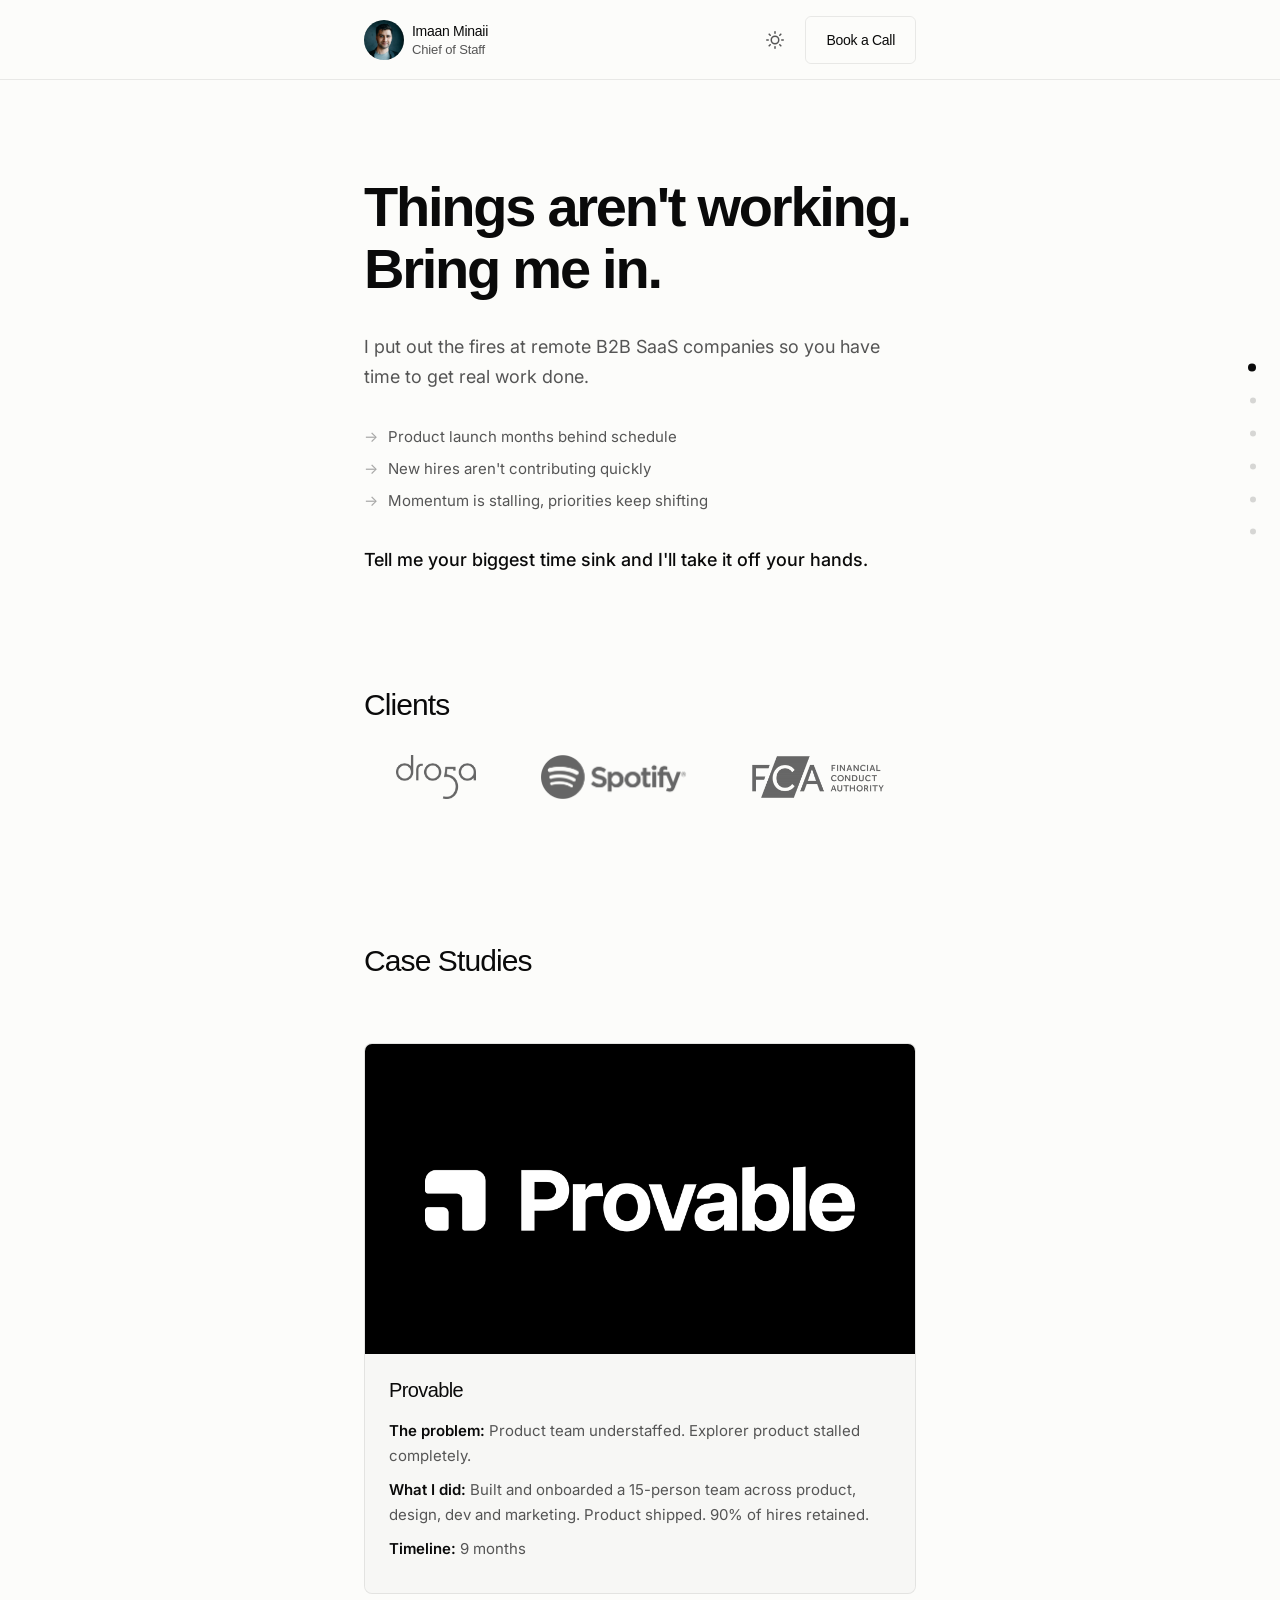
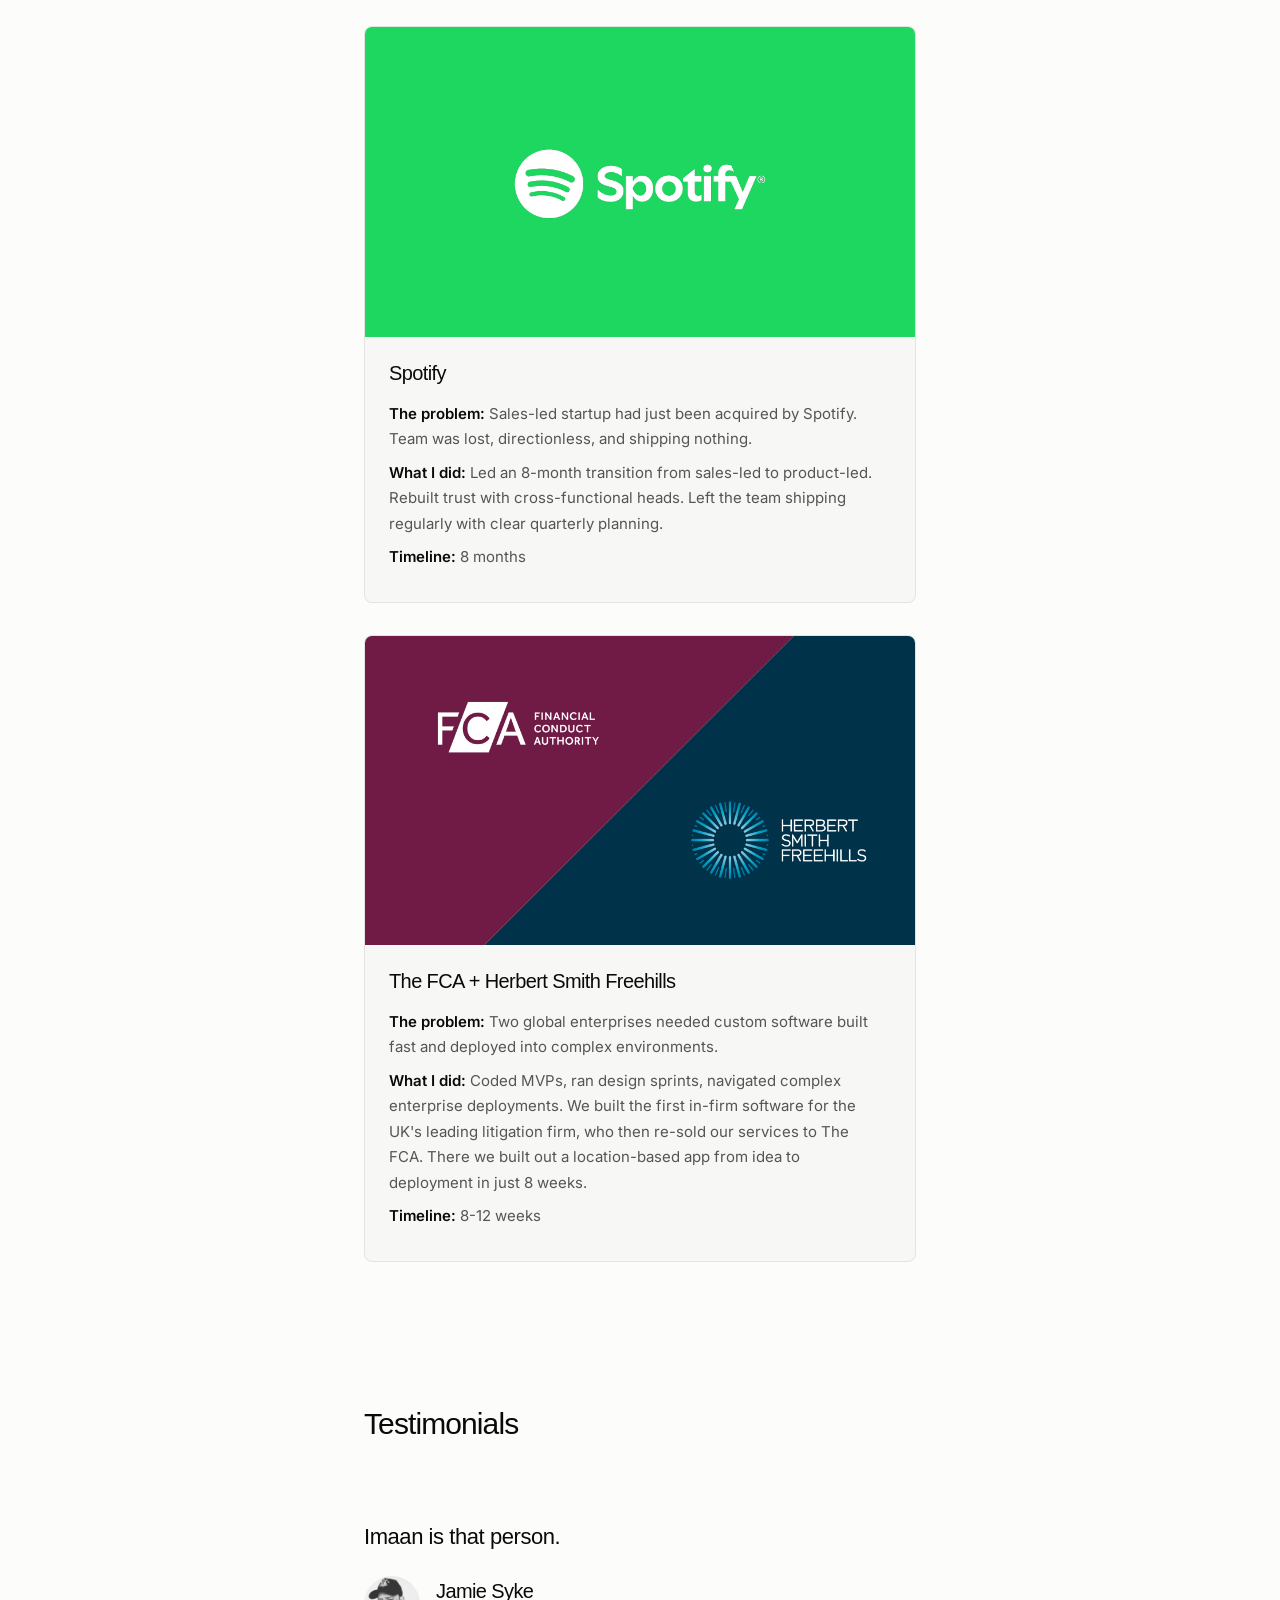
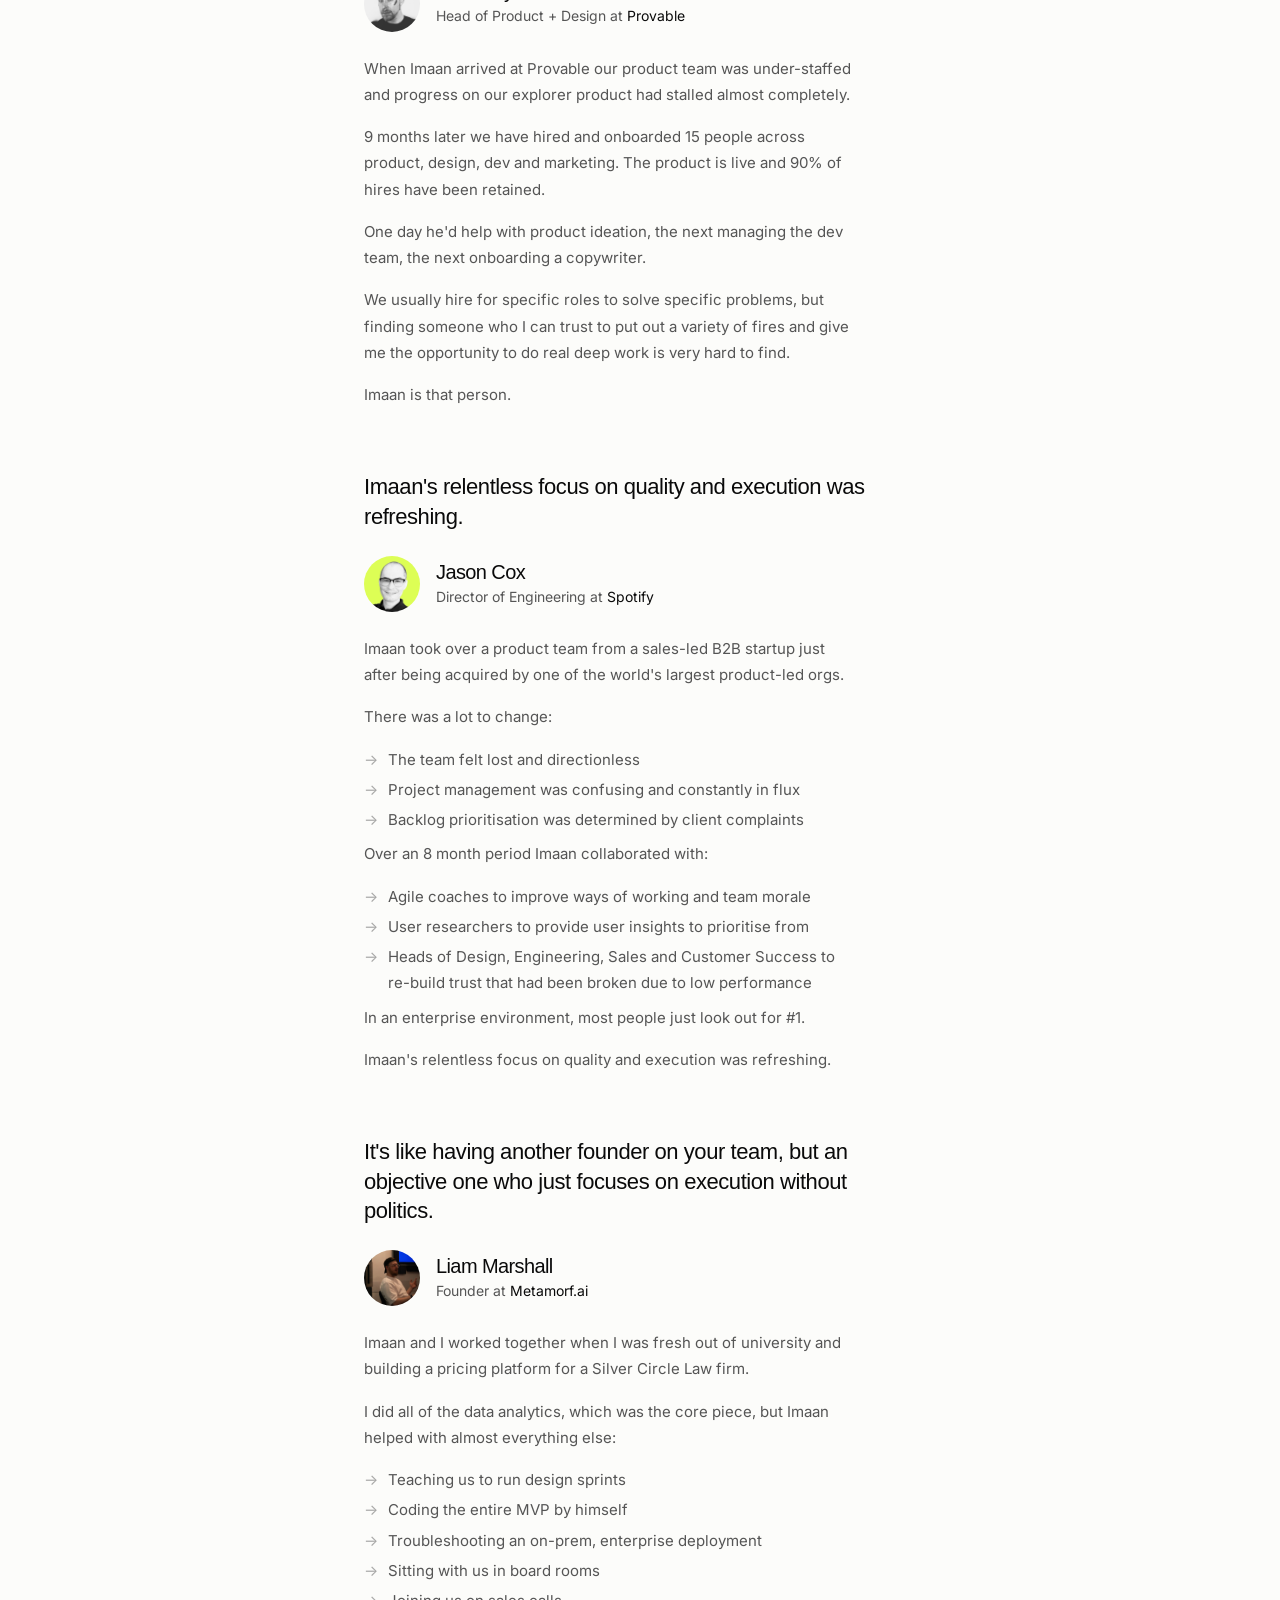
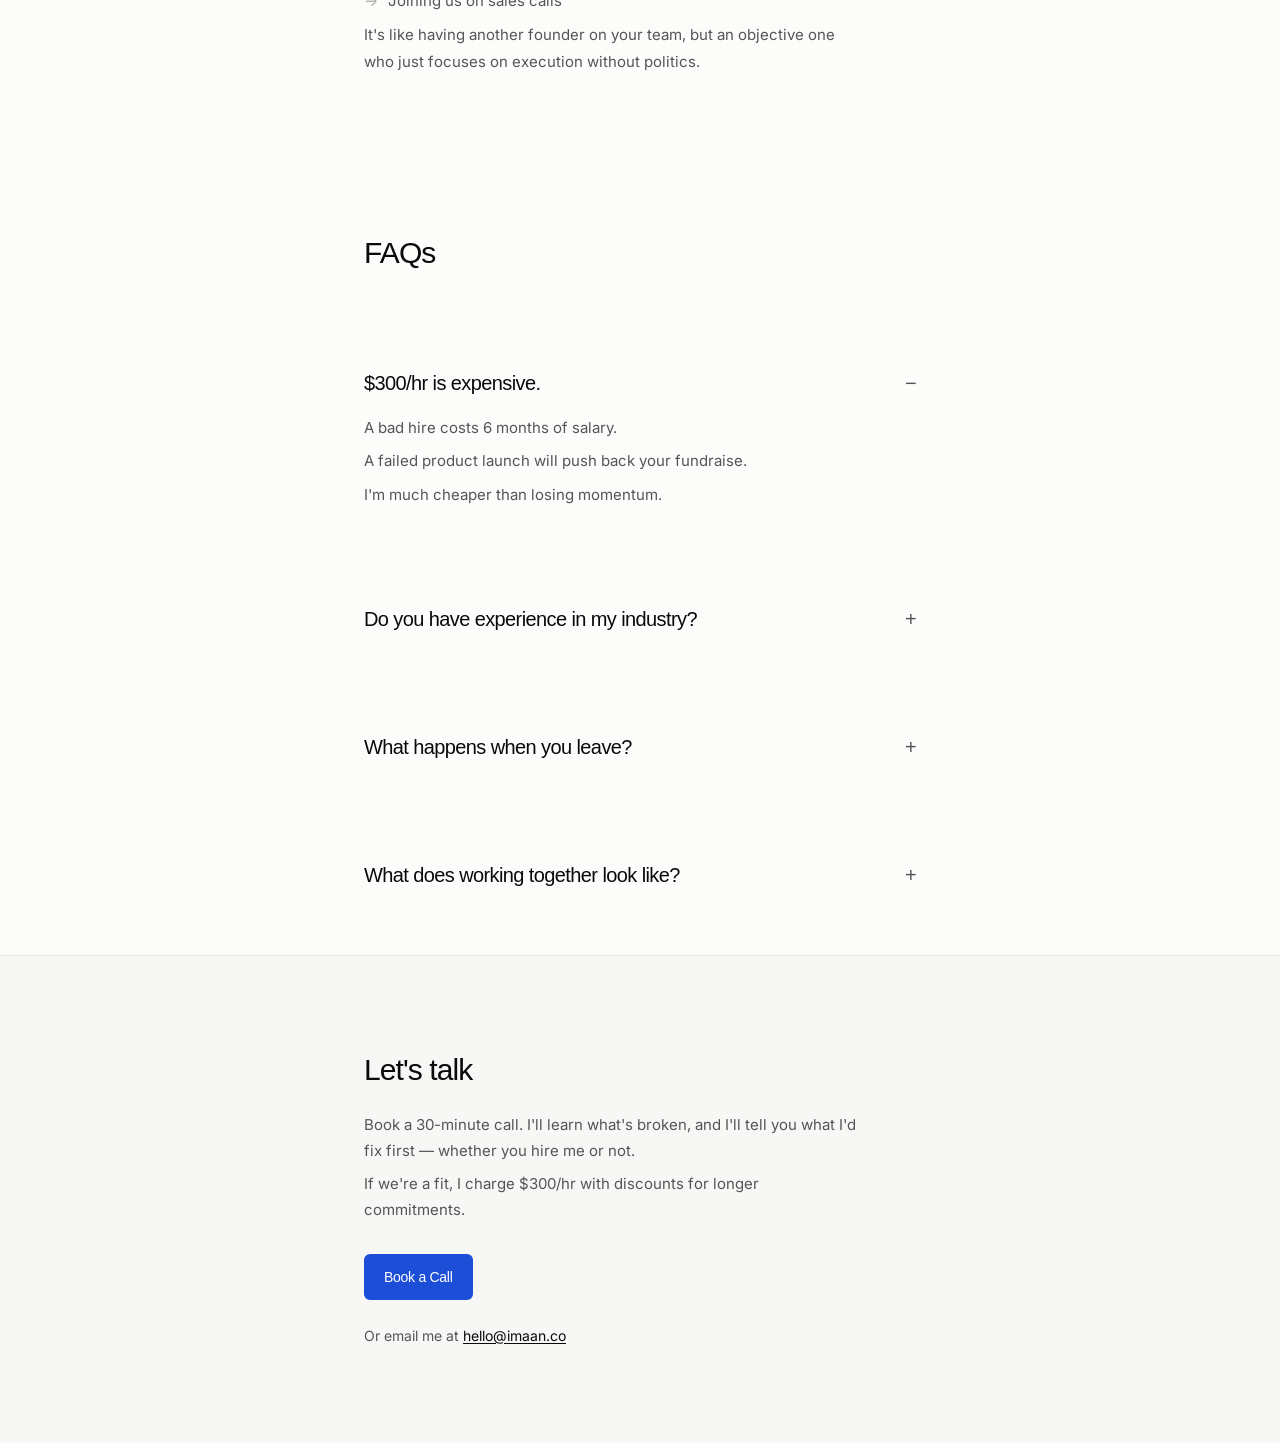
==== index.html @ 0fe426ba "Final touches: scroll-to-top, toggle animation, magnetic CTA, copy Cherry-picked from delight + over" ====
<!doctype html>
<html lang="en">
  <head>
    <meta charset="utf-8" />
    <meta name="viewport" content="width=device-width, initial-scale=1" />
    <title>Imaan Minaii — I fix what's broken in B2B SaaS teams</title>
    <meta
      name="description"
      content="I put out fires for B2B SaaS leaders. Identify the problem, design a solution, and manage the team until they're shipping without me. Book a free call."
    />
    <meta property="og:type" content="website" />
    <meta
      property="og:title"
      content="Imaan Minaii — B2B SaaS Problem Solver"
    />
    <meta
      property="og:description"
      content="Things aren't working. Bring me in. I put out fires for B2B SaaS leaders so you can get real work done."
    />
    <meta
      property="og:image"
      content="https://imaan.co/assets/images/og-image.png"
    />
    <meta name="twitter:card" content="summary_large_image" />
    <meta
      name="twitter:title"
      content="Imaan Minaii — B2B SaaS Problem Solver"
    />
    <meta
      name="twitter:description"
      content="Things aren't working. Bring me in. I put out fires for B2B SaaS leaders so you can get real work done."
    />
    <meta
      name="twitter:image"
      content="https://imaan.co/assets/images/og-image.png"
    />
    <link href="assets/images/favicon.svg" rel="icon" />
    <meta name="theme-color" content="#0a0a0a" />
    <link rel="canonical" href="https://imaan.co/" />

    <!-- Fonts -->
    <link rel="preconnect" href="https://api.fontshare.com" crossorigin />
    <link rel="preconnect" href="https://fonts.googleapis.com" />
    <link rel="preconnect" href="https://fonts.gstatic.com" crossorigin />
    <link
      href="https://api.fontshare.com/v2/css?f[]=satoshi@400,500,700&display=swap"
      rel="stylesheet"
    />
    <link
      href="https://fonts.googleapis.com/css2?family=Inter:wght@400;500&display=swap"
      rel="stylesheet"
    />

    <!-- Analytics -->
    <script
      async
      src="https://www.googletagmanager.com/gtag/js?id=G-C84R5HNVMB"
    ></script>
    <script>
      window.dataLayer = window.dataLayer || [];
      function gtag() {
        window.dataLayer.push(arguments);
      }
      gtag("js", new Date());
      gtag("config", "G-C84R5HNVMB");
    </script>

    <link rel="stylesheet" href="style.css" />
    <script>
      // Apply theme before render to prevent flash
      (function () {
        var saved = localStorage.getItem("theme");
        var theme =
          saved ||
          (window.matchMedia("(prefers-color-scheme: light)").matches
            ? "light"
            : "dark");
        document.documentElement.setAttribute("data-theme", theme);
        var tc = document.querySelector('meta[name="theme-color"]');
        if (tc)
          tc.setAttribute("content", theme === "light" ? "#fcfcfa" : "#0a0a0a");
      })();
    </script>
  </head>
  <body>
    <a class="skip-link" href="#main">Skip to content</a>

    <!-- Header -->
    <header class="site-header">
      <div class="scroll-progress" aria-hidden="true"></div>
      <div class="header-inner container">
        <div class="header-identity">
          <img
            class="header-avatar"
            src="assets/images/avatar.jpg"
            alt="Imaan Minaii"
            width="40"
            height="40"
          />
          <div class="header-name-group">
            <span class="header-name">Imaan Minaii</span>
            <span class="header-subtitle">Chief of Staff</span>
          </div>
        </div>

        <div class="header-actions">
          <button class="theme-toggle" aria-label="Toggle light/dark mode">
            <svg
              class="icon-moon"
              viewBox="0 0 24 24"
              fill="none"
              stroke="currentColor"
              stroke-width="2"
              stroke-linecap="round"
              stroke-linejoin="round"
            >
              <path d="M21 12.79A9 9 0 1 1 11.21 3 7 7 0 0 0 21 12.79z" />
            </svg>
            <svg
              class="icon-sun"
              viewBox="0 0 24 24"
              fill="none"
              stroke="currentColor"
              stroke-width="2"
              stroke-linecap="round"
              stroke-linejoin="round"
            >
              <circle cx="12" cy="12" r="5" />
              <line x1="12" y1="1" x2="12" y2="3" />
              <line x1="12" y1="21" x2="12" y2="23" />
              <line x1="4.22" y1="4.22" x2="5.64" y2="5.64" />
              <line x1="18.36" y1="18.36" x2="19.78" y2="19.78" />
              <line x1="1" y1="12" x2="3" y2="12" />
              <line x1="21" y1="12" x2="23" y2="12" />
              <line x1="4.22" y1="19.78" x2="5.64" y2="18.36" />
              <line x1="18.36" y1="5.64" x2="19.78" y2="4.22" />
            </svg>
          </button>
          <a
            class="btn btn-ghost"
            href="https://cal.com/imaan/connect"
            rel="noopener"
            >Book a Call</a
          >
        </div>
      </div>
    </header>

    <main id="main">
      <!-- Hero -->
      <section class="hero" aria-labelledby="hero-heading">
        <div class="container">
          <h1 id="hero-heading" class="reveal">
            Things aren't working.<br />Bring me in.
          </h1>
          <p class="hero-tagline reveal">
            I put out the fires at remote B2B SaaS companies so you have time to
            get real work done.
          </p>
          <ul class="hero-problems reveal">
            <li>Product launch months behind schedule</li>
            <li>New hires aren't contributing quickly</li>
            <li>Momentum is stalling, priorities keep shifting</li>
          </ul>
          <p class="hero-solution reveal">
            Tell me your biggest time sink and I'll take it off your hands.
          </p>
        </div>
      </section>

      <!-- Select Clients -->
      <section class="clients" aria-labelledby="clients-heading">
        <div class="container">
          <h2 id="clients-heading" class="reveal">Clients</h2>
          <div
            class="logo-marquee"
            role="img"
            aria-label="Logos of Provable, Spotify, FCA, and Herbert Smith Freehills"
          >
            <div class="logo-marquee-inner">
              <div class="logo-marquee-track">
                <img src="assets/images/logo-1.png" alt="" height="28" />
                <img src="assets/images/logo-2.png" alt="" height="28" />
                <img src="assets/images/logo-3.png" alt="" height="28" />
                <img src="assets/images/logo-4.png" alt="" height="28" />
              </div>
              <div class="logo-marquee-track" aria-hidden="true">
                <img src="assets/images/logo-1.png" alt="" height="28" />
                <img src="assets/images/logo-2.png" alt="" height="28" />
                <img src="assets/images/logo-3.png" alt="" height="28" />
                <img src="assets/images/logo-4.png" alt="" height="28" />
              </div>
            </div>
          </div>
        </div>
      </section>

      <!-- Case Studies -->
      <section class="case-studies" aria-labelledby="cases-heading">
        <div class="container">
          <h2 id="cases-heading" class="reveal">Case Studies</h2>

          <article class="case-study reveal">
            <div class="case-study-card">
              <img
                class="case-study-img--invert"
                src="assets/images/case-provable.png"
                alt="Provable"
                width="600"
                height="338"
                loading="lazy"
              />
              <div class="case-study-card-body">
                <h3>Provable</h3>
                <div class="case-study-details">
                  <p>
                    <em>The problem:</em> Product team understaffed. Explorer
                    product stalled completely.
                  </p>
                  <p>
                    <em>What I did:</em> Built and onboarded a 15-person team
                    across product, design, dev and marketing. Product shipped.
                    90% of hires retained.
                  </p>
                  <p><em>Timeline:</em> 9 months</p>
                </div>
              </div>
            </div>
          </article>

          <article class="case-study reveal">
            <div class="case-study-card">
              <img
                src="assets/images/case-spotify.png"
                alt="Spotify"
                width="600"
                height="338"
                loading="lazy"
              />
              <div class="case-study-card-body">
                <h3>Spotify</h3>
                <div class="case-study-details">
                  <p>
                    <em>The problem:</em> Sales-led startup had just been
                    acquired by Spotify. Team was lost, directionless, and
                    shipping nothing.
                  </p>
                  <p>
                    <em>What I did:</em> Led an 8-month transition from
                    sales-led to product-led. Rebuilt trust with
                    cross-functional heads. Left the team shipping regularly
                    with clear quarterly planning.
                  </p>
                  <p><em>Timeline:</em> 8 months</p>
                </div>
              </div>
            </div>
          </article>

          <article class="case-study reveal">
            <div class="case-study-card">
              <img
                src="assets/images/case-fca-hsf.png"
                alt="The FCA and Herbert Smith Freehills"
                width="600"
                height="338"
                loading="lazy"
              />
              <div class="case-study-card-body">
                <h3>The FCA + Herbert Smith Freehills</h3>
                <div class="case-study-details">
                  <p>
                    <em>The problem:</em> Two global enterprises needed custom
                    software built fast and deployed into complex environments.
                  </p>
                  <p>
                    <em>What I did:</em> Coded MVPs, ran design sprints,
                    navigated complex enterprise deployments. We built the first
                    in-firm software for the UK's leading litigation firm, who
                    then re-sold our services to The FCA. There we built out a
                    location-based app from idea to deployment in just 8 weeks.
                  </p>
                  <p><em>Timeline:</em> 8-12 weeks</p>
                </div>
              </div>
            </div>
          </article>
        </div>
      </section>

      <!-- Testimonials -->
      <section class="testimonials" aria-labelledby="testimonials-heading">
        <div class="container">
          <h2 id="testimonials-heading" class="reveal">Testimonials</h2>

          <article class="testimonial reveal">
            <p class="testimonial-pullquote">Imaan is that person.</p>
            <div class="testimonial-header">
              <img
                class="testimonial-photo"
                src="assets/images/jamie-syke.jpg"
                alt="Jamie Syke"
                width="56"
                height="56"
                loading="lazy"
              />
              <div class="testimonial-meta">
                <h3>Jamie Syke</h3>
                <p class="testimonial-role">
                  <em>Head of Product + Design at</em>
                  <span class="highlight">Provable</span>
                </p>
              </div>
            </div>
            <div class="testimonial-body">
              <p>
                When Imaan arrived at Provable our product team was
                under-staffed and progress on our explorer product had stalled
                almost completely.
              </p>
              <p>
                9 months later we have hired and onboarded 15 people across
                product, design, dev and marketing. The product is live and 90%
                of hires have been retained.
              </p>
              <p>
                One day he'd help with product ideation, the next managing the
                dev team, the next onboarding a copywriter.
              </p>
              <p>
                We usually hire for specific roles to solve specific problems,
                but finding someone who I can trust to put out a variety of
                fires and give me the opportunity to do real deep work is very
                hard to find.
              </p>
              <p>Imaan is that person.</p>
            </div>
          </article>

          <article class="testimonial reveal">
            <p class="testimonial-pullquote">
              Imaan's relentless focus on quality and execution was refreshing.
            </p>
            <div class="testimonial-header">
              <img
                class="testimonial-photo"
                src="assets/images/jason-cox.jpg"
                alt="Jason Cox"
                width="56"
                height="56"
                loading="lazy"
              />
              <div class="testimonial-meta">
                <h3>Jason Cox</h3>
                <p class="testimonial-role">
                  <em>Director of Engineering at</em>
                  <span class="highlight">Spotify</span>
                </p>
              </div>
            </div>
            <div class="testimonial-body">
              <p>
                Imaan took over a product team from a sales-led B2B startup just
                after being acquired by one of the world's largest product-led
                orgs.
              </p>
              <p>There was a lot to change:</p>
              <ul>
                <li>The team felt lost and directionless</li>
                <li>Project management was confusing and constantly in flux</li>
                <li>
                  Backlog prioritisation was determined by client complaints
                </li>
              </ul>
              <p>Over an 8 month period Imaan collaborated with:</p>
              <ul>
                <li>
                  Agile coaches to improve ways of working and team morale
                </li>
                <li>
                  User researchers to provide user insights to prioritise from
                </li>
                <li>
                  Heads of Design, Engineering, Sales and Customer Success to
                  re-build trust that had been broken due to low performance
                </li>
              </ul>
              <p>
                In an enterprise environment, most people just look out for #1.
              </p>
              <p>
                Imaan's relentless focus on quality and execution was
                refreshing.
              </p>
            </div>
          </article>

          <article class="testimonial reveal">
            <p class="testimonial-pullquote">
              It's like having another founder on your team, but an objective
              one who just focuses on execution without politics.
            </p>
            <div class="testimonial-header">
              <img
                class="testimonial-photo"
                src="assets/images/liam-marshall.jpg"
                alt="Liam Marshall"
                width="56"
                height="56"
                loading="lazy"
              />
              <div class="testimonial-meta">
                <h3>Liam Marshall</h3>
                <p class="testimonial-role">
                  <em>Founder at</em> <span class="highlight">Metamorf.ai</span>
                </p>
              </div>
            </div>
            <div class="testimonial-body">
              <p>
                Imaan and I worked together when I was fresh out of university
                and building a pricing platform for a Silver Circle Law firm.
              </p>
              <p>
                I did all of the data analytics, which was the core piece, but
                Imaan helped with almost everything else:
              </p>
              <ul>
                <li>Teaching us to run design sprints</li>
                <li>Coding the entire MVP by himself</li>
                <li>Troubleshooting an on-prem, enterprise deployment</li>
                <li>Sitting with us in board rooms</li>
                <li>Joining us on sales calls</li>
              </ul>
              <p>
                It's like having another founder on your team, but an objective
                one who just focuses on execution without politics.
              </p>
            </div>
          </article>
        </div>
      </section>

      <!-- FAQs -->
      <section class="faqs" aria-labelledby="faqs-heading">
        <div class="container">
          <h2 id="faqs-heading" class="reveal">FAQs</h2>

          <details class="faq reveal" open>
            <summary>$300/hr is expensive.</summary>
            <div class="faq-answer">
              <div class="faq-answer-inner">
                <p>A bad hire costs 6 months of salary.</p>
                <p>A failed product launch will push back your fundraise.</p>
                <p>I'm much cheaper than losing momentum.</p>
              </div>
            </div>
          </details>

          <details class="faq reveal">
            <summary>Do you have experience in my industry?</summary>
            <div class="faq-answer">
              <div class="faq-answer-inner">
                <p>
                  Not the exact combination of stage, size, and vertical, but
                  that's always been an advantage.
                </p>
                <p>
                  I've worked from pre-seed to Fortune 500, across web3,
                  fintech, regulated industries, ecommerce and more.
                </p>
                <p>
                  Fresh eyes from adjacent industries help me spot problems that
                  insiders miss and bring solutions you won't hear in your own
                  circles.
                </p>
                <p>It's never been an issue before.</p>
              </div>
            </div>
          </details>

          <details class="faq reveal">
            <summary>What happens when you leave?</summary>
            <div class="faq-answer">
              <div class="faq-answer-inner">
                <p>
                  That's the whole point. I build teams and systems that keep
                  delivering without me.
                </p>
                <p>
                  Once we've built something that works with me there, I will
                  source, train and replace myself with a team member or a new
                  hire to keep it running.
                </p>
                <p>
                  I'm not here to create a dependency. I'm here to make myself
                  unnecessary.
                </p>
              </div>
            </div>
          </details>

          <details class="faq reveal">
            <summary>What does working together look like?</summary>
            <div class="faq-answer">
              <div class="faq-answer-inner">
                <p>
                  You know what the most obvious problems are, you just lack the
                  time to solve them, so we start there.
                </p>
                <p>
                  <em>Q1:</em> Gaining the trust of the team by helping them
                  secure the quick wins you've identified, while collaborating
                  on an exciting plan for Q2.
                </p>
                <p>
                  <em>Q2:</em> Now we've built some momentum and confidence it's
                  time to execute on a plan that's been properly researched and
                  considered.
                </p>
                <p>
                  <em>Q3:</em> The team now knows what excellent execution looks
                  like, so I slowly replace myself while ensuring everything
                  keeps running smoothly.
                </p>
                <p>
                  No pitch decks. No multi-month discovery phase. Just
                  execution.
                </p>
              </div>
            </div>
          </details>
        </div>
      </section>

      <!-- CTA -->
      <section class="cta" aria-labelledby="cta-heading">
        <div class="container">
          <h2 id="cta-heading" class="reveal">Let's talk</h2>
          <div class="cta-body reveal">
            <p>
              Book a 30-minute call. I'll learn what's broken, and I'll tell you
              what I'd fix first — whether you hire me or not.
            </p>
            <p>
              If we're a fit, I charge $300/hr with discounts for longer
              commitments.
            </p>
          </div>
          <a
            class="btn reveal"
            href="https://cal.com/imaan/connect"
            rel="noopener"
            ><span class="btn-text">Book a Call</span></a
          >
          <p class="cta-email reveal">
            Or email me at <a href="mailto:hello@imaan.co">hello@imaan.co</a>
          </p>
        </div>
      </section>
    </main>

    <!-- Scroll Dot Nav (desktop) -->
    <nav class="scroll-nav" aria-label="Page sections">
      <a
        href="#hero-heading"
        class="scroll-nav-dot is-active"
        data-section="hero-heading"
      >
        <span class="scroll-nav-label">Hero</span>
      </a>
      <a
        href="#clients-heading"
        class="scroll-nav-dot"
        data-section="clients-heading"
      >
        <span class="scroll-nav-label">Clients</span>
      </a>
      <a
        href="#cases-heading"
        class="scroll-nav-dot"
        data-section="cases-heading"
      >
        <span class="scroll-nav-label">Case Studies</span>
      </a>
      <a
        href="#testimonials-heading"
        class="scroll-nav-dot"
        data-section="testimonials-heading"
      >
        <span class="scroll-nav-label">Testimonials</span>
      </a>
      <a
        href="#faqs-heading"
        class="scroll-nav-dot"
        data-section="faqs-heading"
      >
        <span class="scroll-nav-label">FAQs</span>
      </a>
      <a href="#cta-heading" class="scroll-nav-dot" data-section="cta-heading">
        <span class="scroll-nav-label">Let's talk</span>
      </a>
    </nav>

    <!-- Avatar Scroll to Top -->
    <script>
      (function () {
        var identity = document.querySelector(".header-identity");
        if (!identity) return;
        identity.setAttribute("role", "button");
        identity.setAttribute("aria-label", "Scroll to top");
        identity.setAttribute("tabindex", "0");
        function activate() {
          window.scrollTo({ top: 0, behavior: "smooth" });
        }
        identity.addEventListener("click", activate);
        identity.addEventListener("keydown", function (e) {
          if (e.key === "Enter" || e.key === " ") {
            e.preventDefault();
            activate();
          }
        });
      })();
    </script>

    <!-- Theme Toggle (animated) -->
    <script>
      (function () {
        var toggle = document.querySelector(".theme-toggle");
        toggle.addEventListener("click", function () {
          var current = document.documentElement.getAttribute("data-theme");
          var next = current === "dark" ? "light" : "dark";
          toggle.classList.add("is-switching");
          requestAnimationFrame(function () {
            document.documentElement.setAttribute("data-theme", next);
            localStorage.setItem("theme", next);
            var tc = document.querySelector('meta[name="theme-color"]');
            if (tc) tc.setAttribute("content", next === "light" ? "#fcfcfa" : "#0a0a0a");
            setTimeout(function () {
              toggle.classList.remove("is-switching");
            }, 400);
          });
        });
      })();
    </script>

    <!-- Scroll Reveal -->
    <script>
      (function () {
        var els = document.querySelectorAll(".reveal");
        if (!window.IntersectionObserver) {
          els.forEach(function (el) {
            el.classList.add("is-visible");
          });
          return;
        }
        var observer = new IntersectionObserver(
          function (entries) {
            entries.forEach(function (entry) {
              if (entry.isIntersecting) {
                entry.target.classList.add("is-visible");
                observer.unobserve(entry.target);
              }
            });
          },
          { threshold: 0.15, rootMargin: "0px 0px -40px 0px" },
        );
        els.forEach(function (el) {
          observer.observe(el);
        });
      })();
    </script>

    <!-- FAQ Close Animation -->
    <script>
      document.querySelectorAll(".faq summary").forEach(function (summary) {
        summary.addEventListener("click", function (e) {
          var details = summary.parentElement;
          if (details.open) {
            e.preventDefault();
            details.classList.add("is-closing");
            var answer = details.querySelector(".faq-answer");
            var closed = false;
            function close() {
              if (closed) return;
              closed = true;
              details.open = false;
              details.classList.remove("is-closing");
            }
            answer.addEventListener("transitionend", close, { once: true });
            setTimeout(close, 350);
          }
        });
      });
    </script>

    <!-- Scroll Nav + Progress Bar -->
    <script>
      (function () {
        // Dot nav: track active section
        var dots = document.querySelectorAll(".scroll-nav-dot");
        var sections = [];
        dots.forEach(function (dot) {
          var el = document.getElementById(dot.dataset.section);
          if (el)
            sections.push({
              id: dot.dataset.section,
              el: el.closest("section") || el,
            });
        });

        if (window.IntersectionObserver && sections.length) {
          var navObserver = new IntersectionObserver(
            function (entries) {
              entries.forEach(function (entry) {
                if (entry.isIntersecting) {
                  dots.forEach(function (d) {
                    d.classList.remove("is-active");
                  });
                  var match = document.querySelector(
                    '.scroll-nav-dot[data-section="' +
                      entry.target.querySelector("[id]").id +
                      '"]',
                  );
                  if (match) match.classList.add("is-active");
                }
              });
            },
            { threshold: 0, rootMargin: "-10% 0% -90% 0%" },
          );
          sections.forEach(function (s) {
            navObserver.observe(s.el);
          });
        }

        // Dot nav: smooth scroll on click
        dots.forEach(function (dot) {
          dot.addEventListener("click", function (e) {
            e.preventDefault();
            var target = document.getElementById(dot.dataset.section);
            if (target) {
              var top =
                target.getBoundingClientRect().top + window.scrollY - 100;
              window.scrollTo({ top: top, behavior: "smooth" });
            }
          });
        });

        // Progress bar
        var bar = document.querySelector(".scroll-progress");
        if (bar) {
          var ticking = false;
          window.addEventListener("scroll", function () {
            if (!ticking) {
              requestAnimationFrame(function () {
                var scrollTop = window.scrollY;
                var docHeight =
                  document.documentElement.scrollHeight - window.innerHeight;
                var progress = docHeight > 0 ? scrollTop / docHeight : 0;
                bar.style.transform = "scaleX(" + progress + ")";
                ticking = false;
              });
              ticking = true;
            }
          });
        }
      })();
    </script>
    <!-- Magnetic CTA Button -->
    <script>
      (function () {
        if (window.matchMedia("(prefers-reduced-motion: reduce)").matches) return;
        var btn = document.querySelector(".cta .btn");
        if (!btn) return;
        var MAGNETIC_RADIUS = 120;
        var MAX_DISPLACEMENT = 18;
        var SCALE_BOOST = 1.04;
        function getCenter() {
          var rect = btn.getBoundingClientRect();
          return { x: rect.left + rect.width / 2, y: rect.top + rect.height / 2, w: rect.width, h: rect.height };
        }
        var isActive = false, rafId = null, mouseX = 0, mouseY = 0;
        function update() {
          var c = getCenter();
          var dx = mouseX - c.x, dy = mouseY - c.y;
          var dist = Math.sqrt(dx * dx + dy * dy);
          var threshold = MAGNETIC_RADIUS + Math.max(c.w, c.h) / 2;
          if (dist < threshold) {
            var strength = 1 - Math.min(dist / threshold, 1);
            var eased = strength * strength * strength;
            var angle = Math.atan2(dy, dx);
            btn.style.setProperty("--mag-x", (Math.cos(angle) * eased * MAX_DISPLACEMENT).toFixed(2));
            btn.style.setProperty("--mag-y", (Math.sin(angle) * eased * MAX_DISPLACEMENT).toFixed(2));
            btn.style.setProperty("--mag-scale", (1 + (SCALE_BOOST - 1) * eased).toFixed(4));
            btn.style.setProperty("--mag-glow", eased.toFixed(4));
            if (!isActive) { btn.setAttribute("data-magnetic-active", ""); isActive = true; }
          } else if (isActive) {
            btn.style.setProperty("--mag-x", "0");
            btn.style.setProperty("--mag-y", "0");
            btn.style.setProperty("--mag-scale", "1");
            btn.style.setProperty("--mag-glow", "0");
            btn.removeAttribute("data-magnetic-active");
            isActive = false;
          }
          rafId = null;
        }
        document.addEventListener("mousemove", function (e) {
          mouseX = e.clientX; mouseY = e.clientY;
          if (!rafId) rafId = requestAnimationFrame(update);
        }, { passive: true });
        document.addEventListener("mouseleave", function () {
          if (isActive) {
            btn.style.setProperty("--mag-x", "0");
            btn.style.setProperty("--mag-y", "0");
            btn.style.setProperty("--mag-scale", "1");
            btn.style.setProperty("--mag-glow", "0");
            btn.removeAttribute("data-magnetic-active");
            isActive = false;
          }
        });
      })();
    </script>
  </body>
</html>
---- style.css ----
/* ============================================
   Custom Properties
   ============================================ */
:root {
  --bg: #0a0a0a;
  --text: #fcfcfa;
  --text-secondary: #999;
  --accent: #2563eb;
  --border: rgba(255, 255, 255, 0.08);

  --font-heading: 'Satoshi', sans-serif;
  --font-body: 'Inter', sans-serif;

  --space-xs: 4px;
  --space-sm: 8px;
  --space-md: 16px;
  --space-lg: 24px;
  --space-xl: 32px;
  --space-2xl: 48px;
  --space-3xl: 64px;
  --space-4xl: 96px;

  --container: 600px;
  --ease-out-expo: cubic-bezier(0.16, 1, 0.3, 1);
  --ease-out-quart: cubic-bezier(0.25, 1, 0.5, 1);

  color-scheme: dark;
}

[data-theme="light"] {
  --bg: #fcfcfa;
  --text: #0a0a0a;
  --text-secondary: #555;
  --accent: #1d4ed8;
  --border: rgba(0, 0, 0, 0.08);
  color-scheme: light;
}

/* ============================================
   Reset & Base
   ============================================ */
*, *::before, *::after { box-sizing: border-box; margin: 0; padding: 0; }

html {
  -webkit-text-size-adjust: 100%;
  text-size-adjust: 100%;
  scroll-behavior: smooth;
}

body {
  font-family: var(--font-body);
  font-weight: 400;
  font-size: 1rem;
  line-height: 1.6;
  color: var(--text);
  background: var(--bg);
  -webkit-font-smoothing: antialiased;
  -moz-osx-font-smoothing: grayscale;
}

img { display: block; max-width: 100%; height: auto; }
a { color: inherit; text-decoration: none; }

/* Focus */
:focus-visible {
  outline: 2px solid var(--text);
  outline-offset: 2px;
  border-radius: 2px;
}

/* Skip link */
.skip-link {
  position: absolute;
  top: -100%;
  left: var(--space-lg);
  padding: var(--space-sm) var(--space-md);
  background: var(--text);
  color: var(--bg);
  font-family: var(--font-heading);
  font-size: 0.875rem;
  font-weight: 500;
  border-radius: 6px;
  z-index: 100;
}

.skip-link:focus {
  top: var(--space-sm);
}

/* ============================================
   Typography
   ============================================ */
h1, h2, h3 {
  font-family: var(--font-heading);
  font-weight: 500;
  line-height: 1.2;
  letter-spacing: -0.03em;
}

[id] {
  scroll-margin-top: 100px;
}

h1 {
  font-size: clamp(2.5rem, 6vw, 3.5rem);
  font-weight: 700;
  letter-spacing: -0.04em;
  line-height: 1.1;
}

h2 {
  font-size: clamp(1.5rem, 3.5vw, 1.875rem);
}

h3 {
  font-size: clamp(1.125rem, 2.5vw, 1.25rem);
}

/* ============================================
   Layout
   ============================================ */
.container {
  max-width: var(--container);
  margin: 0 auto;
  padding: 0 var(--space-lg);
}

section {
  padding: var(--space-3xl) 0;
}

/* ============================================
   Header
   ============================================ */
.site-header {
  position: sticky;
  top: 0;
  z-index: 10;
  padding: var(--space-md) 0;
  background: var(--bg);
}

.site-header::after {
  content: '';
  position: absolute;
  bottom: 0;
  left: 0;
  right: 0;
  height: 1px;
  background: var(--border);
}

.header-inner {
  display: flex;
  align-items: center;
  justify-content: space-between;
  gap: var(--space-md);
}

.header-identity {
  display: flex;
  align-items: center;
  gap: var(--space-sm);
  flex-shrink: 0;
}

.header-identity {
  cursor: pointer;
}

.header-avatar {
  width: 40px;
  height: 40px;
  border-radius: 50%;
  object-fit: cover;
  transition: transform 300ms var(--ease-out-quart);
}

.header-identity:hover .header-avatar {
  transform: scale(1.05);
}

.header-name-group {
  display: flex;
  flex-direction: column;
  gap: 2px;
  line-height: 1.2;
}

.header-name {
  font-family: var(--font-heading);
  font-size: 0.875rem;
  font-weight: 500;
  letter-spacing: -0.02em;
  white-space: nowrap;
}

.header-subtitle {
  font-family: var(--font-heading);
  font-weight: 400;
  font-size: 0.8125rem;
  color: var(--text-secondary);
  letter-spacing: -0.01em;
  white-space: nowrap;
}

.theme-toggle {
  background: none;
  border: none;
  cursor: pointer;
  padding: var(--space-sm);
  min-height: 44px;
  min-width: 44px;
  display: inline-flex;
  align-items: center;
  justify-content: center;
  color: var(--text-secondary);
  transition: color 200ms var(--ease-out-quart);
  flex-shrink: 0;
}

.theme-toggle:hover {
  color: var(--text);
}

.theme-toggle svg {
  width: 18px;
  height: 18px;
}

.theme-toggle .icon-moon,
.theme-toggle .icon-sun {
  transition: transform 400ms var(--ease-out-expo), opacity 300ms var(--ease-out-quart);
}

.theme-toggle .icon-moon { display: block; opacity: 1; transform: rotate(0deg) scale(1); }
.theme-toggle .icon-sun { display: none; opacity: 0; transform: rotate(-90deg) scale(0.5); }

[data-theme="light"] .theme-toggle .icon-moon { display: none; opacity: 0; transform: rotate(90deg) scale(0.5); }
[data-theme="light"] .theme-toggle .icon-sun { display: block; opacity: 1; transform: rotate(0deg) scale(1); }

.theme-toggle.is-switching .icon-moon,
.theme-toggle.is-switching .icon-sun {
  display: block !important;
  position: absolute;
}

.btn {
  display: inline-flex;
  align-items: center;
  justify-content: center;
  font-family: var(--font-heading);
  font-size: 0.875rem;
  font-weight: 500;
  letter-spacing: -0.02em;
  padding: 12px 20px;
  min-height: 44px;
  border-radius: 6px;
  background: var(--text);
  color: var(--bg);
  transition: opacity 200ms var(--ease-out-quart);
  flex-shrink: 0;
}

.btn:hover { opacity: 0.85; }

.btn-ghost {
  background: transparent;
  color: var(--text);
  border: 1px solid var(--border);
}

.btn-ghost:hover { opacity: 0.7; }

.header-actions {
  display: flex;
  align-items: center;
  gap: var(--space-sm);
}

/* ============================================
   Hero
   ============================================ */
.hero {
  padding-top: var(--space-4xl);
  padding-bottom: var(--space-3xl);
}

.hero h1 {
  margin-bottom: var(--space-xl);
}

.hero-tagline {
  font-size: clamp(1rem, 2.5vw, 1.125rem);
  color: var(--text-secondary);
  max-width: 55ch;
  line-height: 1.7;
  margin-bottom: var(--space-xl);
}

.hero-problems {
  list-style: none;
  margin-bottom: var(--space-xl);
  display: flex;
  flex-direction: column;
  gap: var(--space-sm);
}

.hero-problems li {
  font-size: 0.9375rem;
  color: var(--text-secondary);
  padding-left: var(--space-lg);
  position: relative;
}

.hero-problems li::before {
  content: '→';
  position: absolute;
  left: 0;
  color: var(--text-secondary);
  opacity: 0.5;
}

.hero-solution {
  font-size: clamp(1rem, 2.5vw, 1.125rem);
  font-weight: 500;
  line-height: 1.7;
  max-width: 55ch;
  margin-bottom: var(--space-sm);
}

.hero-solution:last-child {
  margin-bottom: 0;
}


/* ============================================
   Clients
   ============================================ */
.clients {
  padding-top: var(--space-2xl);
  padding-bottom: var(--space-2xl);
}

.clients h2 {
  margin-bottom: var(--space-xl);
}

.logo-marquee {
  overflow: hidden;
  mask-image: linear-gradient(
    to right,
    transparent,
    black 5%,
    black 95%,
    transparent
  );
  -webkit-mask-image: linear-gradient(
    to right,
    transparent,
    black 5%,
    black 95%,
    transparent
  );
}

.logo-marquee-inner {
  display: flex;
  width: max-content;
}

.logo-marquee-track {
  display: flex;
  align-items: center;
  flex-shrink: 0;
  animation: marquee 16s linear infinite;
}

.logo-marquee-track img {
  height: 44px;
  width: auto;
  margin: 0 32px;
  filter: grayscale(1) brightness(2);
  flex-shrink: 0;
}

[data-theme="light"] .logo-marquee-track img {
  filter: grayscale(1) brightness(0.4);
}

.logo-marquee:hover .logo-marquee-track {
  animation-play-state: paused;
}

@keyframes marquee {
  0%   { transform: translateX(0); }
  100% { transform: translateX(-100%); }
}

/* ============================================
   Case Studies
   ============================================ */
.case-studies {
  padding-top: var(--space-4xl);
  padding-bottom: var(--space-2xl);
}

.case-studies > .container > h2 {
  margin-bottom: var(--space-2xl);
}

.case-study {
  padding: var(--space-md) 0;
}

.case-study:last-child {
  padding-bottom: 0;
}

.case-study-card {
  border: 1px solid var(--border);
  border-radius: 8px;
  overflow: hidden;
  background: rgba(255, 255, 255, 0.03);
}

[data-theme="light"] .case-study-card {
  background: rgba(0, 0, 0, 0.02);
}

.case-study-card img {
  width: 100%;
  height: auto;
  display: block;
}

.case-study-img--invert {
  filter: invert(1);
}

[data-theme="light"] .case-study-img--invert {
  filter: none;
}

.case-study-card-body {
  padding: var(--space-lg);
}

.case-study-card-body h3 {
  margin-bottom: var(--space-md);
}

.case-study-details {
  font-size: 0.9375rem;
  line-height: 1.7;
  color: var(--text-secondary);
  max-width: 55ch;
}

.case-study-details em {
  font-style: normal;
  font-weight: 600;
  color: var(--text);
}

.case-study-details p {
  margin-bottom: var(--space-sm);
}

/* ============================================
   Testimonials
   ============================================ */
.testimonials {
  padding-top: var(--space-4xl);
  padding-bottom: var(--space-3xl);
}

.testimonials > .container > h2 {
  margin-bottom: var(--space-2xl);
}

.testimonial {
  padding: var(--space-xl) 0;
}

.testimonial:last-child {
  padding-bottom: 0;
}

.testimonial-header {
  display: flex;
  align-items: center;
  gap: var(--space-md);
  margin-bottom: var(--space-lg);
}

.testimonial-photo {
  width: 56px;
  height: 56px;
  border-radius: 50%;
  object-fit: cover;
  flex-shrink: 0;
}

.testimonial-pullquote {
  font-family: var(--font-heading);
  font-size: 1.375rem;
  font-weight: 500;
  line-height: 1.35;
  letter-spacing: -0.02em;
  color: var(--text);
  margin-bottom: var(--space-lg);
}

.testimonial-meta h3 {
  margin-bottom: 2px;
}

.testimonial-role {
  font-size: 0.875rem;
  color: var(--text-secondary);
}

.testimonial-role em {
  font-style: normal;
}

.testimonial-role .highlight {
  color: var(--text);
}

.testimonial-body {
  font-size: 0.9375rem;
  line-height: 1.75;
  color: var(--text-secondary);
  max-width: 55ch;
}

.testimonial-body p { margin-bottom: var(--space-md); }
.testimonial-body p:last-child { margin-bottom: 0; }

.testimonial-body ul {
  list-style: none;
  display: flex;
  flex-direction: column;
  gap: var(--space-xs);
  margin: var(--space-sm) 0;
}

.testimonial-body li {
  padding-left: var(--space-lg);
  position: relative;
}

.testimonial-body li::before {
  content: '→';
  position: absolute;
  left: 0;
  opacity: 0.5;
}

/* ============================================
   FAQs
   ============================================ */
.faqs {
  padding-top: var(--space-4xl);
  padding-bottom: var(--space-3xl);
}

.faqs > .container > h2 {
  margin-bottom: var(--space-2xl);
}

.faq {
  padding: var(--space-2xl) 0;
}

.faq:last-child {
  padding-bottom: 0;
}

.faq summary {
  font-family: var(--font-heading);
  font-size: clamp(1.125rem, 2.5vw, 1.25rem);
  font-weight: 500;
  letter-spacing: -0.03em;
  cursor: pointer;
  list-style: none;
  display: flex;
  justify-content: space-between;
  align-items: center;
}

.faq summary::-webkit-details-marker { display: none; }

.faq summary::after {
  content: '+';
  font-size: 1.25rem;
  font-weight: 400;
  color: var(--text-secondary);
  flex-shrink: 0;
  margin-left: var(--space-md);
}

.faq[open] summary::after {
  content: '\2212';
}

.faq-answer {
  display: grid;
  grid-template-rows: 0fr;
  transition: grid-template-rows 300ms var(--ease-out-quart);
}

.faq[open] .faq-answer {
  grid-template-rows: 1fr;
}

.faq.is-closing .faq-answer {
  grid-template-rows: 0fr;
}

.faq-answer-inner {
  overflow: hidden;
  font-size: 0.9375rem;
  line-height: 1.7;
  color: var(--text-secondary);
  max-width: 55ch;
}

.faq-answer-inner p {
  margin-bottom: var(--space-sm);
}

.faq-answer-inner p:first-child {
  padding-top: var(--space-md);
}

.faq-answer-inner p:last-child {
  margin-bottom: 0;
}

.faq-answer em {
  font-style: normal;
  font-weight: 600;
  color: var(--text);
}

/* ============================================
   CTA
   ============================================ */
.cta {
  padding-top: var(--space-4xl);
  padding-bottom: var(--space-4xl);
  border-top: 1px solid var(--border);
  background: rgba(255, 255, 255, 0.02);
}

[data-theme="light"] .cta {
  background: rgba(0, 0, 0, 0.02);
}

.cta h2 {
  margin-bottom: var(--space-lg);
}

.cta-body {
  font-size: 0.9375rem;
  line-height: 1.7;
  color: var(--text-secondary);
  max-width: 55ch;
  margin-bottom: var(--space-xl);
}

.cta-body p { margin-bottom: var(--space-sm); }

.cta .btn {
  background: var(--accent);
  color: #fff;
  margin-bottom: var(--space-lg);
}

.cta .btn:hover {
  opacity: 0.9;
}

.cta-email {
  font-size: 0.875rem;
  color: var(--text-secondary);
}

.cta-email a {
  color: var(--text);
  text-decoration: underline;
  text-underline-offset: 2px;
}

/* ============================================
   Scroll Reveal
   ============================================ */
.reveal {
  opacity: 0;
  transform: translateY(24px);
  transition: opacity 600ms var(--ease-out-expo), transform 600ms var(--ease-out-expo);
}

.reveal.is-visible {
  opacity: 1;
  transform: translateY(0);
}

/* ============================================
   Scroll Progress Bar
   ============================================ */
.scroll-progress {
  position: absolute;
  bottom: 0;
  left: 0;
  width: 100%;
  height: 2px;
  background: var(--accent);
  transform-origin: left;
  transform: scaleX(0);
  z-index: 1;
  display: none;
}

@media (max-width: 809px) {
  .scroll-progress {
    display: block;
  }
}

/* ============================================
   Scroll Dot Nav
   ============================================ */
.scroll-nav {
  position: fixed;
  right: var(--space-lg);
  top: 50%;
  transform: translateY(-50%);
  z-index: 5;
  display: flex;
  flex-direction: column;
  gap: 12px;
  align-items: flex-end;
}

.scroll-nav-dot {
  display: flex;
  align-items: center;
  gap: 8px;
  text-decoration: none;
}

.scroll-nav-dot::after {
  content: '';
  width: 6px;
  height: 6px;
  border-radius: 50%;
  background: rgba(255, 255, 255, 0.2);
  flex-shrink: 0;
  transition: all 200ms var(--ease-out-quart);
}

[data-theme="light"] .scroll-nav-dot::after {
  background: rgba(0, 0, 0, 0.15);
}

.scroll-nav-dot.is-active::after {
  width: 8px;
  height: 8px;
  background: var(--text);
}

.scroll-nav-label {
  font-size: 13px;
  font-family: var(--font-heading);
  color: var(--text-secondary);
  opacity: 0;
  transform: translateX(8px);
  transition: opacity 400ms var(--ease-out-quart), transform 400ms var(--ease-out-quart), color 200ms;
  white-space: nowrap;
}

.scroll-nav:hover .scroll-nav-label {
  opacity: 1;
  transform: translateX(0);
}

.scroll-nav-dot:hover .scroll-nav-label {
  color: var(--text);
}

.scroll-nav-dot.is-active .scroll-nav-label {
  color: var(--text);
}

/* ============================================
   Responsive
   ============================================ */
@media (max-width: 809px) {
  :root {
    --container: 100%;
  }

  section {
    padding: var(--space-2xl) 0;
  }

  .hero {
    padding-top: var(--space-3xl);
  }

  .hero h1 {
    text-wrap: balance;
  }

  .logo-marquee-track img {
    height: 28px;
    margin: 0 20px;
  }

  .testimonial-photo {
    width: 44px;
    height: 44px;
  }

  .testimonial-body {
    font-size: 0.875rem;
  }

  .scroll-nav {
    display: none;
  }
}

@media (min-width: 810px) and (max-width: 1199px) {
  .scroll-nav-label {
    opacity: 1;
    transform: translateX(0);
  }
}

/* ============================================
   Magnetic CTA Button
   ============================================ */
.cta .btn.is-visible {
  --mag-x: 0;
  --mag-y: 0;
  --mag-scale: 1;
  --mag-glow: 0;
  position: relative;
  transform: translate(
      calc(var(--mag-x) * 1px),
      calc(var(--mag-y) * 1px)
    )
    scale(var(--mag-scale));
  transition:
    transform 400ms cubic-bezier(0.33, 1, 0.68, 1),
    box-shadow 400ms cubic-bezier(0.33, 1, 0.68, 1),
    opacity 200ms var(--ease-out-quart);
  will-change: transform;
  z-index: 1;
}

.cta .btn.is-visible[data-magnetic-active] {
  box-shadow: 0 0 calc(var(--mag-glow) * 40px) calc(var(--mag-glow) * 8px) rgba(37, 99, 235, calc(var(--mag-glow) * 0.35));
  transition:
    transform 180ms cubic-bezier(0.33, 1, 0.68, 1),
    box-shadow 180ms cubic-bezier(0.33, 1, 0.68, 1),
    opacity 200ms var(--ease-out-quart);
}

[data-theme="light"] .cta .btn.is-visible[data-magnetic-active] {
  box-shadow: 0 0 calc(var(--mag-glow) * 40px) calc(var(--mag-glow) * 8px) rgba(29, 78, 216, calc(var(--mag-glow) * 0.25));
}

.cta .btn.is-visible .btn-text {
  display: inline-block;
  transform: translate(
    calc(var(--mag-x) * 0.3px),
    calc(var(--mag-y) * 0.3px)
  );
  transition: transform 180ms cubic-bezier(0.33, 1, 0.68, 1);
}

.cta .btn.is-visible:not([data-magnetic-active]) {
  transition:
    transform 600ms cubic-bezier(0.34, 1.56, 0.64, 1),
    box-shadow 600ms cubic-bezier(0.34, 1.56, 0.64, 1),
    opacity 200ms var(--ease-out-quart);
}

/* ============================================
   Reduced Motion
   ============================================ */
@media (prefers-reduced-motion: reduce) {
  .reveal {
    opacity: 1;
    transform: none;
    transition: none;
  }

  .logo-marquee-track {
    animation-play-state: paused;
  }

  .cta .btn.is-visible {
    --mag-x: 0 !important;
    --mag-y: 0 !important;
    --mag-scale: 1 !important;
    --mag-glow: 0 !important;
    transform: none !important;
    box-shadow: none !important;
    transition: opacity 200ms var(--ease-out-quart) !important;
  }

  .cta .btn.is-visible .btn-text {
    transform: none !important;
    transition: none !important;
  }

  .header-avatar {
    transition: none;
  }
}
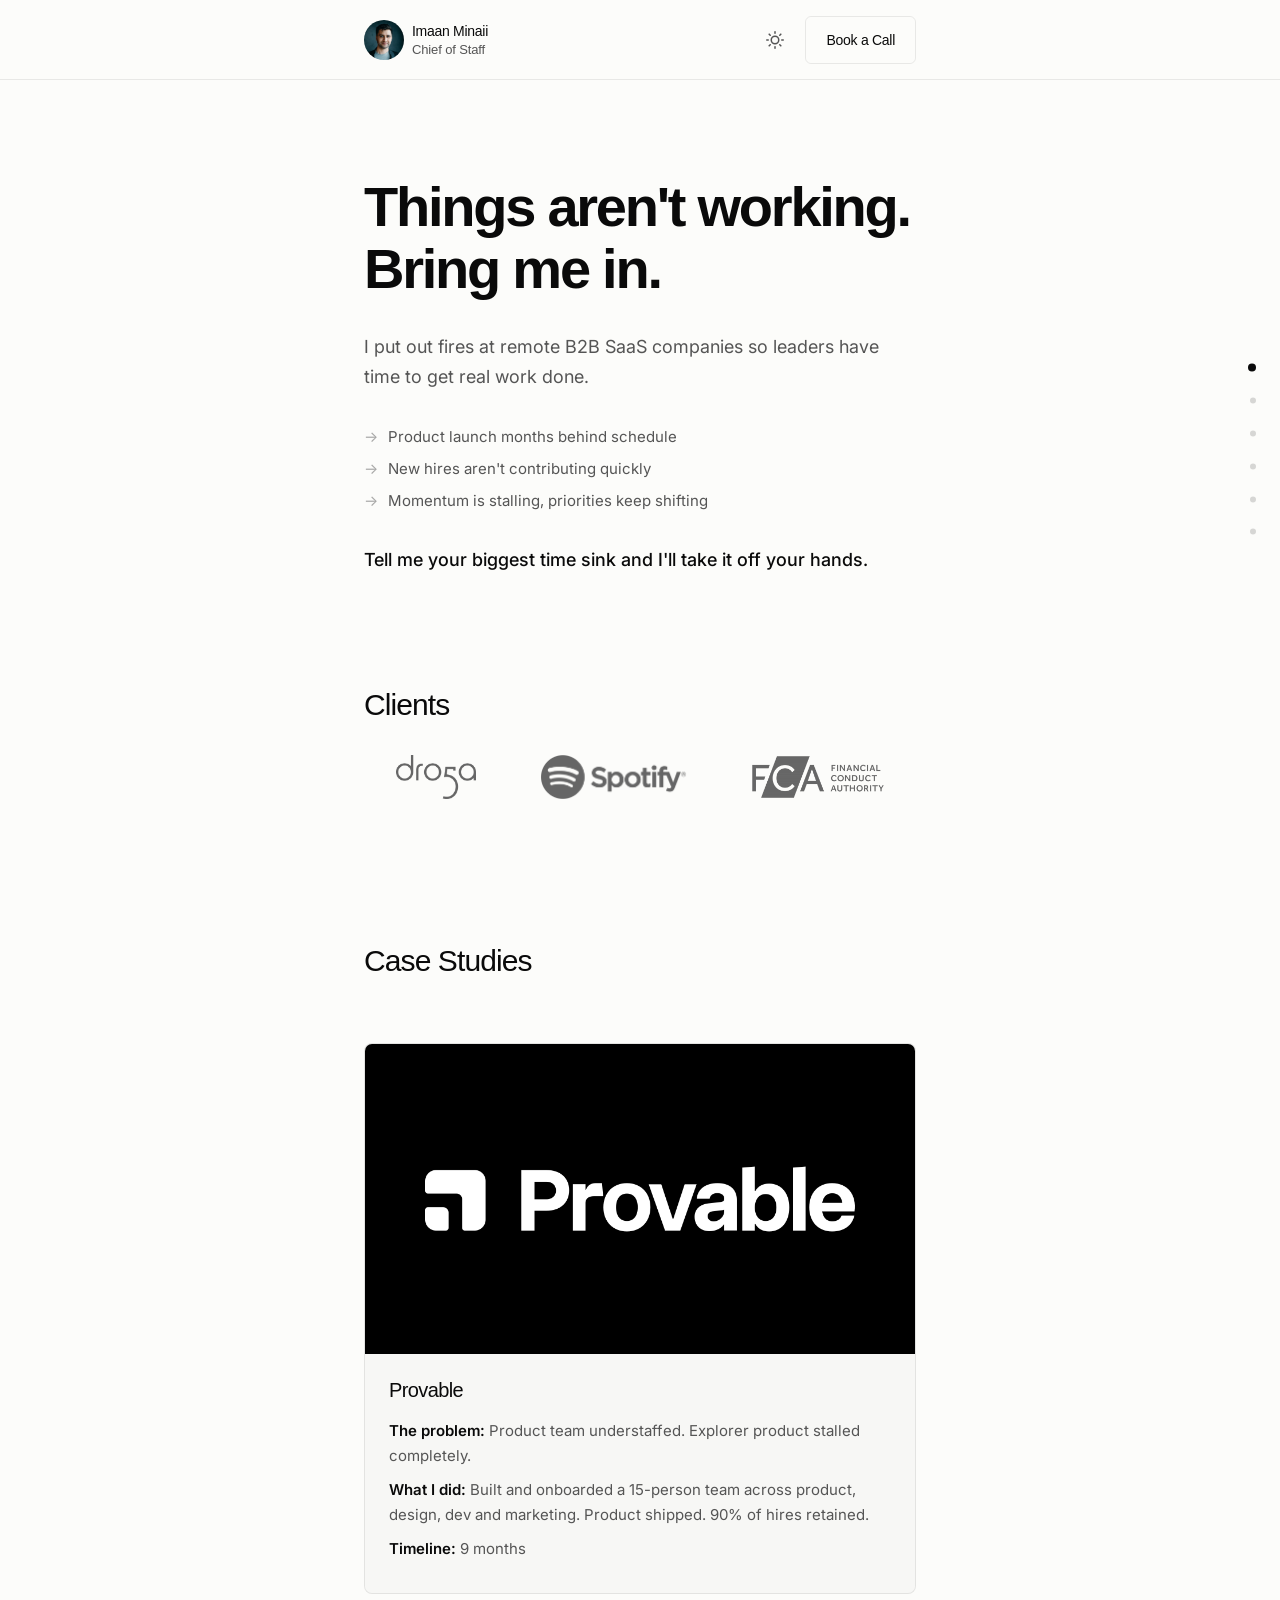
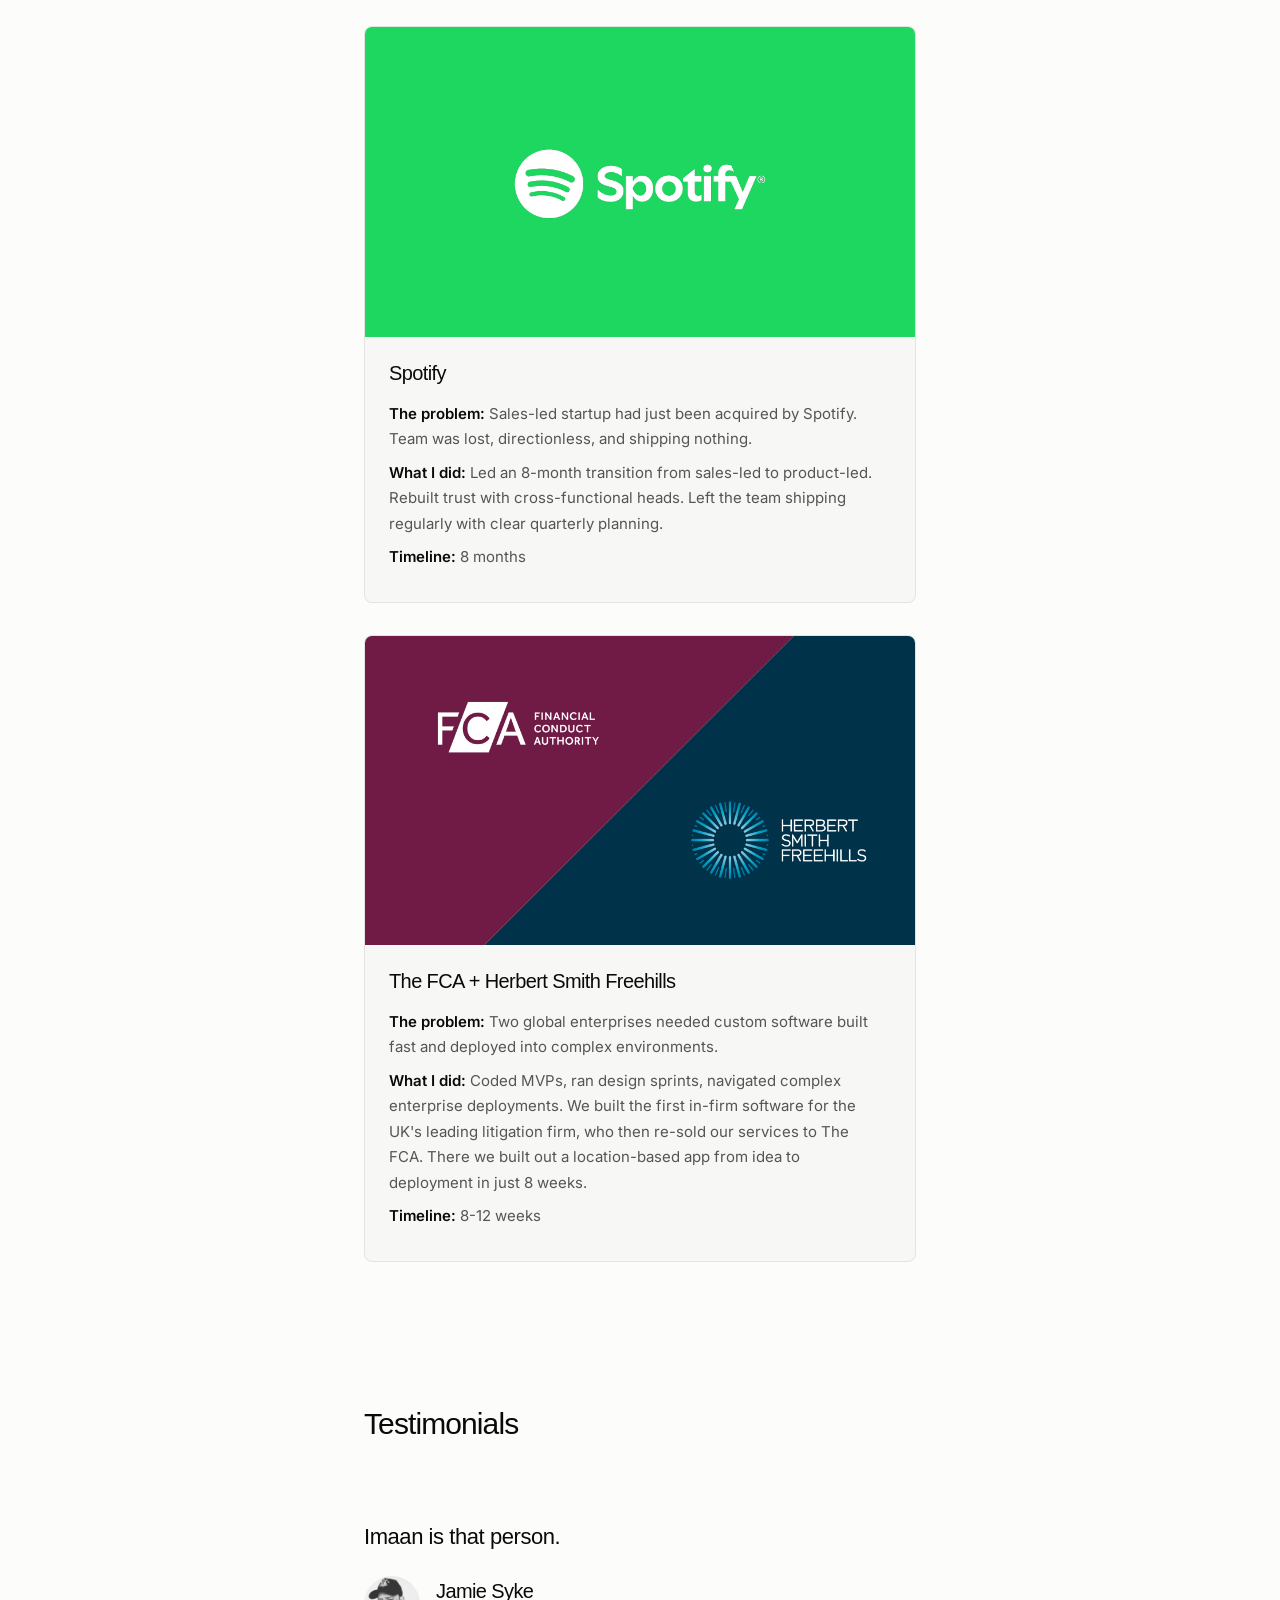
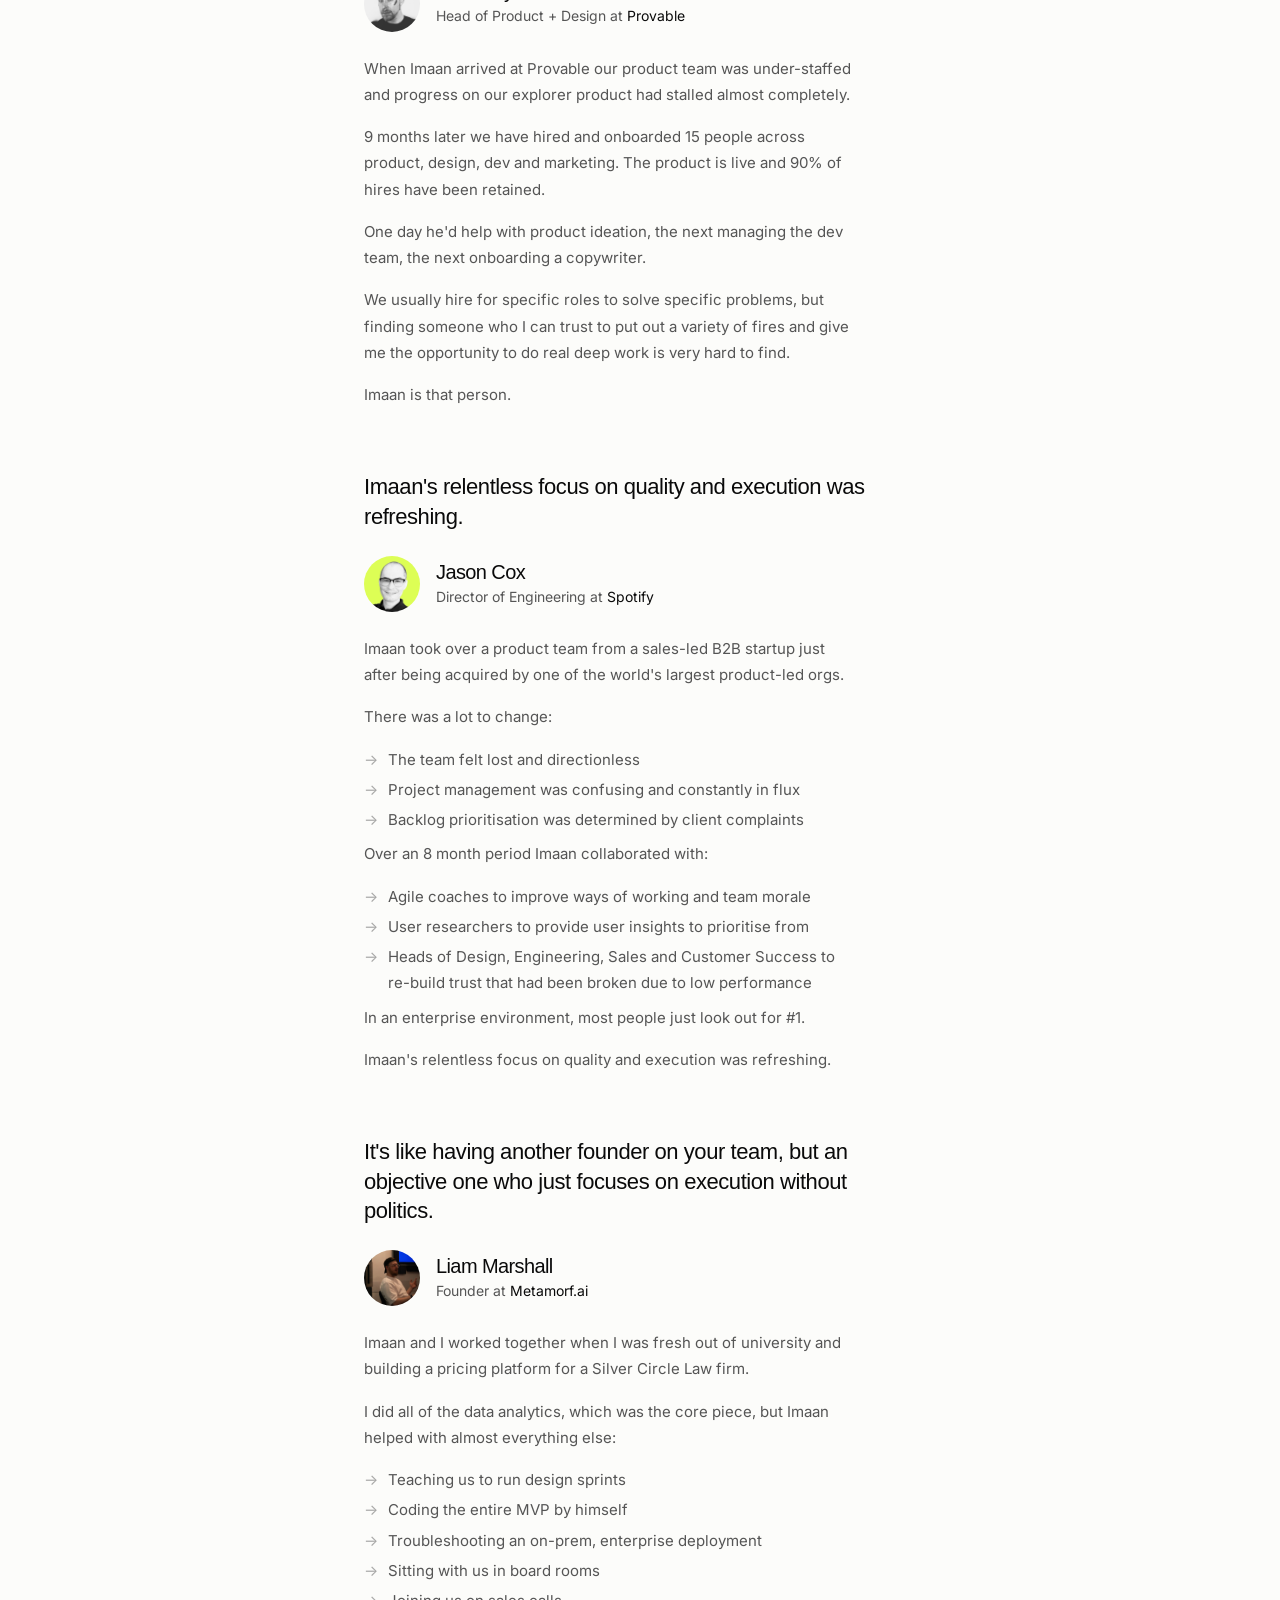
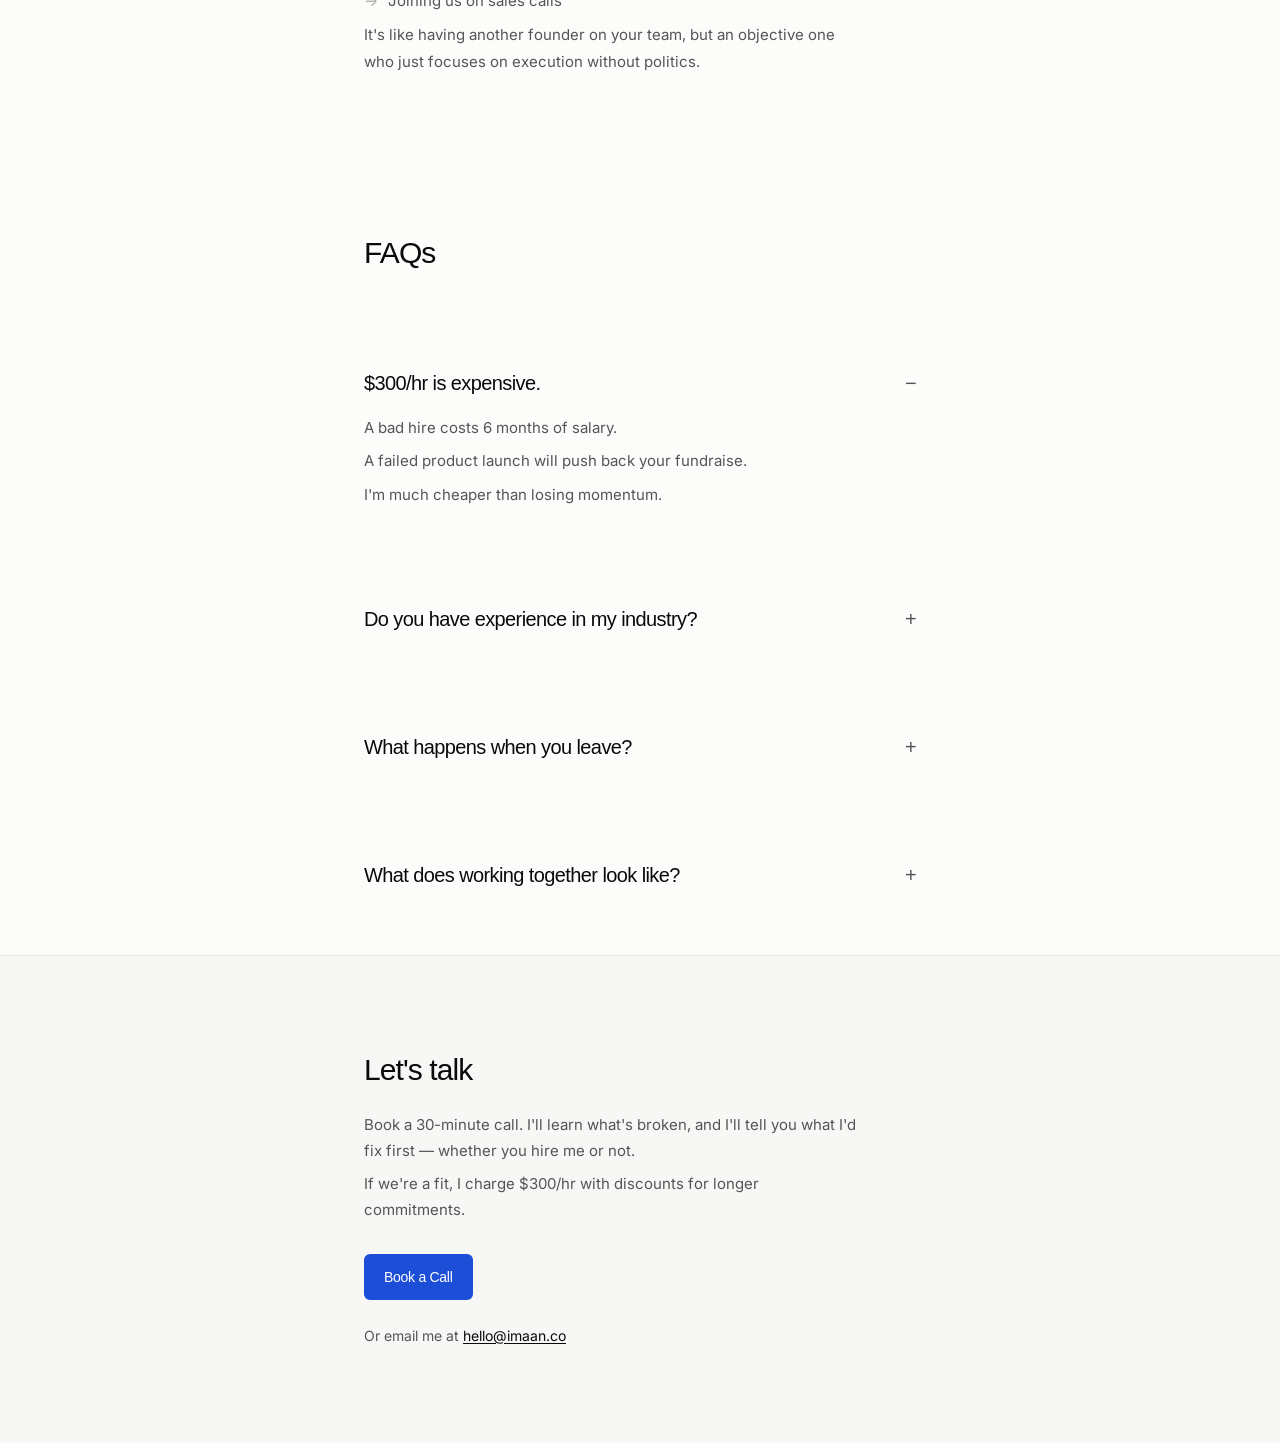
==== commit d9a027ff: "homepage copy fix" ====
--- a/index.html
+++ b/index.html
@@ -154,7 +154,7 @@
             Things aren't working.<br />Bring me in.
           </h1>
           <p class="hero-tagline reveal">
-            I put out the fires at remote B2B SaaS companies so you have time to
+            I put out fires at remote B2B SaaS companies so leaders have time to
             get real work done.
           </p>
           <ul class="hero-problems reveal">
@@ -635,7 +635,11 @@
             document.documentElement.setAttribute("data-theme", next);
             localStorage.setItem("theme", next);
             var tc = document.querySelector('meta[name="theme-color"]');
-            if (tc) tc.setAttribute("content", next === "light" ? "#fcfcfa" : "#0a0a0a");
+            if (tc)
+              tc.setAttribute(
+                "content",
+                next === "light" ? "#fcfcfa" : "#0a0a0a",
+              );
             setTimeout(function () {
               toggle.classList.remove("is-switching");
             }, 400);
@@ -769,7 +773,8 @@
     <!-- Magnetic CTA Button -->
     <script>
       (function () {
-        if (window.matchMedia("(prefers-reduced-motion: reduce)").matches) return;
+        if (window.matchMedia("(prefers-reduced-motion: reduce)").matches)
+          return;
         var btn = document.querySelector(".cta .btn");
         if (!btn) return;
         var MAGNETIC_RADIUS = 120;
@@ -777,23 +782,44 @@
         var SCALE_BOOST = 1.04;
         function getCenter() {
           var rect = btn.getBoundingClientRect();
-          return { x: rect.left + rect.width / 2, y: rect.top + rect.height / 2, w: rect.width, h: rect.height };
+          return {
+            x: rect.left + rect.width / 2,
+            y: rect.top + rect.height / 2,
+            w: rect.width,
+            h: rect.height,
+          };
         }
-        var isActive = false, rafId = null, mouseX = 0, mouseY = 0;
+        var isActive = false,
+          rafId = null,
+          mouseX = 0,
+          mouseY = 0;
         function update() {
           var c = getCenter();
-          var dx = mouseX - c.x, dy = mouseY - c.y;
+          var dx = mouseX - c.x,
+            dy = mouseY - c.y;
           var dist = Math.sqrt(dx * dx + dy * dy);
           var threshold = MAGNETIC_RADIUS + Math.max(c.w, c.h) / 2;
           if (dist < threshold) {
             var strength = 1 - Math.min(dist / threshold, 1);
             var eased = strength * strength * strength;
             var angle = Math.atan2(dy, dx);
-            btn.style.setProperty("--mag-x", (Math.cos(angle) * eased * MAX_DISPLACEMENT).toFixed(2));
-            btn.style.setProperty("--mag-y", (Math.sin(angle) * eased * MAX_DISPLACEMENT).toFixed(2));
-            btn.style.setProperty("--mag-scale", (1 + (SCALE_BOOST - 1) * eased).toFixed(4));
+            btn.style.setProperty(
+              "--mag-x",
+              (Math.cos(angle) * eased * MAX_DISPLACEMENT).toFixed(2),
+            );
+            btn.style.setProperty(
+              "--mag-y",
+              (Math.sin(angle) * eased * MAX_DISPLACEMENT).toFixed(2),
+            );
+            btn.style.setProperty(
+              "--mag-scale",
+              (1 + (SCALE_BOOST - 1) * eased).toFixed(4),
+            );
             btn.style.setProperty("--mag-glow", eased.toFixed(4));
-            if (!isActive) { btn.setAttribute("data-magnetic-active", ""); isActive = true; }
+            if (!isActive) {
+              btn.setAttribute("data-magnetic-active", "");
+              isActive = true;
+            }
           } else if (isActive) {
             btn.style.setProperty("--mag-x", "0");
             btn.style.setProperty("--mag-y", "0");
@@ -804,10 +830,15 @@
           }
           rafId = null;
         }
-        document.addEventListener("mousemove", function (e) {
-          mouseX = e.clientX; mouseY = e.clientY;
-          if (!rafId) rafId = requestAnimationFrame(update);
-        }, { passive: true });
+        document.addEventListener(
+          "mousemove",
+          function (e) {
+            mouseX = e.clientX;
+            mouseY = e.clientY;
+            if (!rafId) rafId = requestAnimationFrame(update);
+          },
+          { passive: true },
+        );
         document.addEventListener("mouseleave", function () {
           if (isActive) {
             btn.style.setProperty("--mag-x", "0");
--- a/style.css
+++ b/style.css
@@ -162,9 +162,6 @@
   align-items: center;
   gap: var(--space-sm);
   flex-shrink: 0;
-}
-
-.header-identity {
   cursor: pointer;
 }
 
@@ -774,7 +771,7 @@
 }
 
 .scroll-nav-label {
-  font-size: 13px;
+  font-size: 0.8125rem;
   font-family: var(--font-heading);
   color: var(--text-secondary);
   opacity: 0;
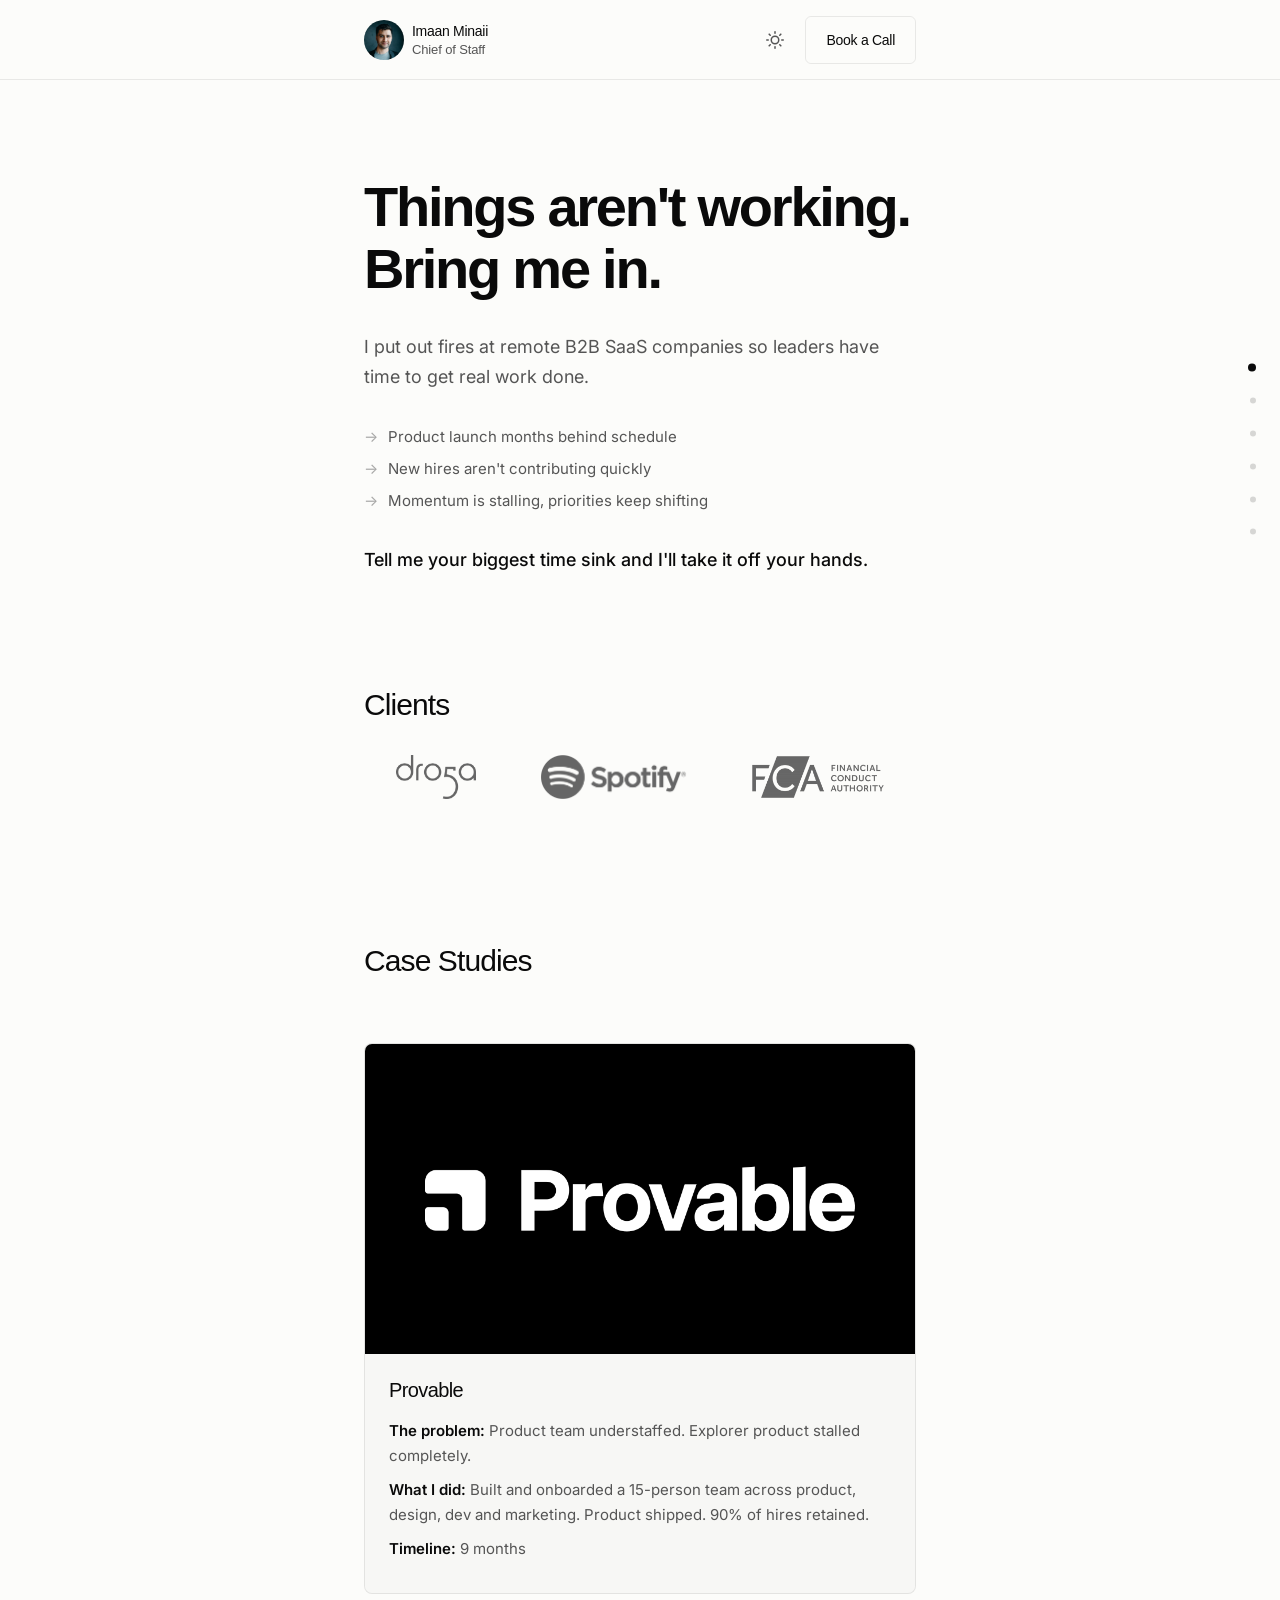
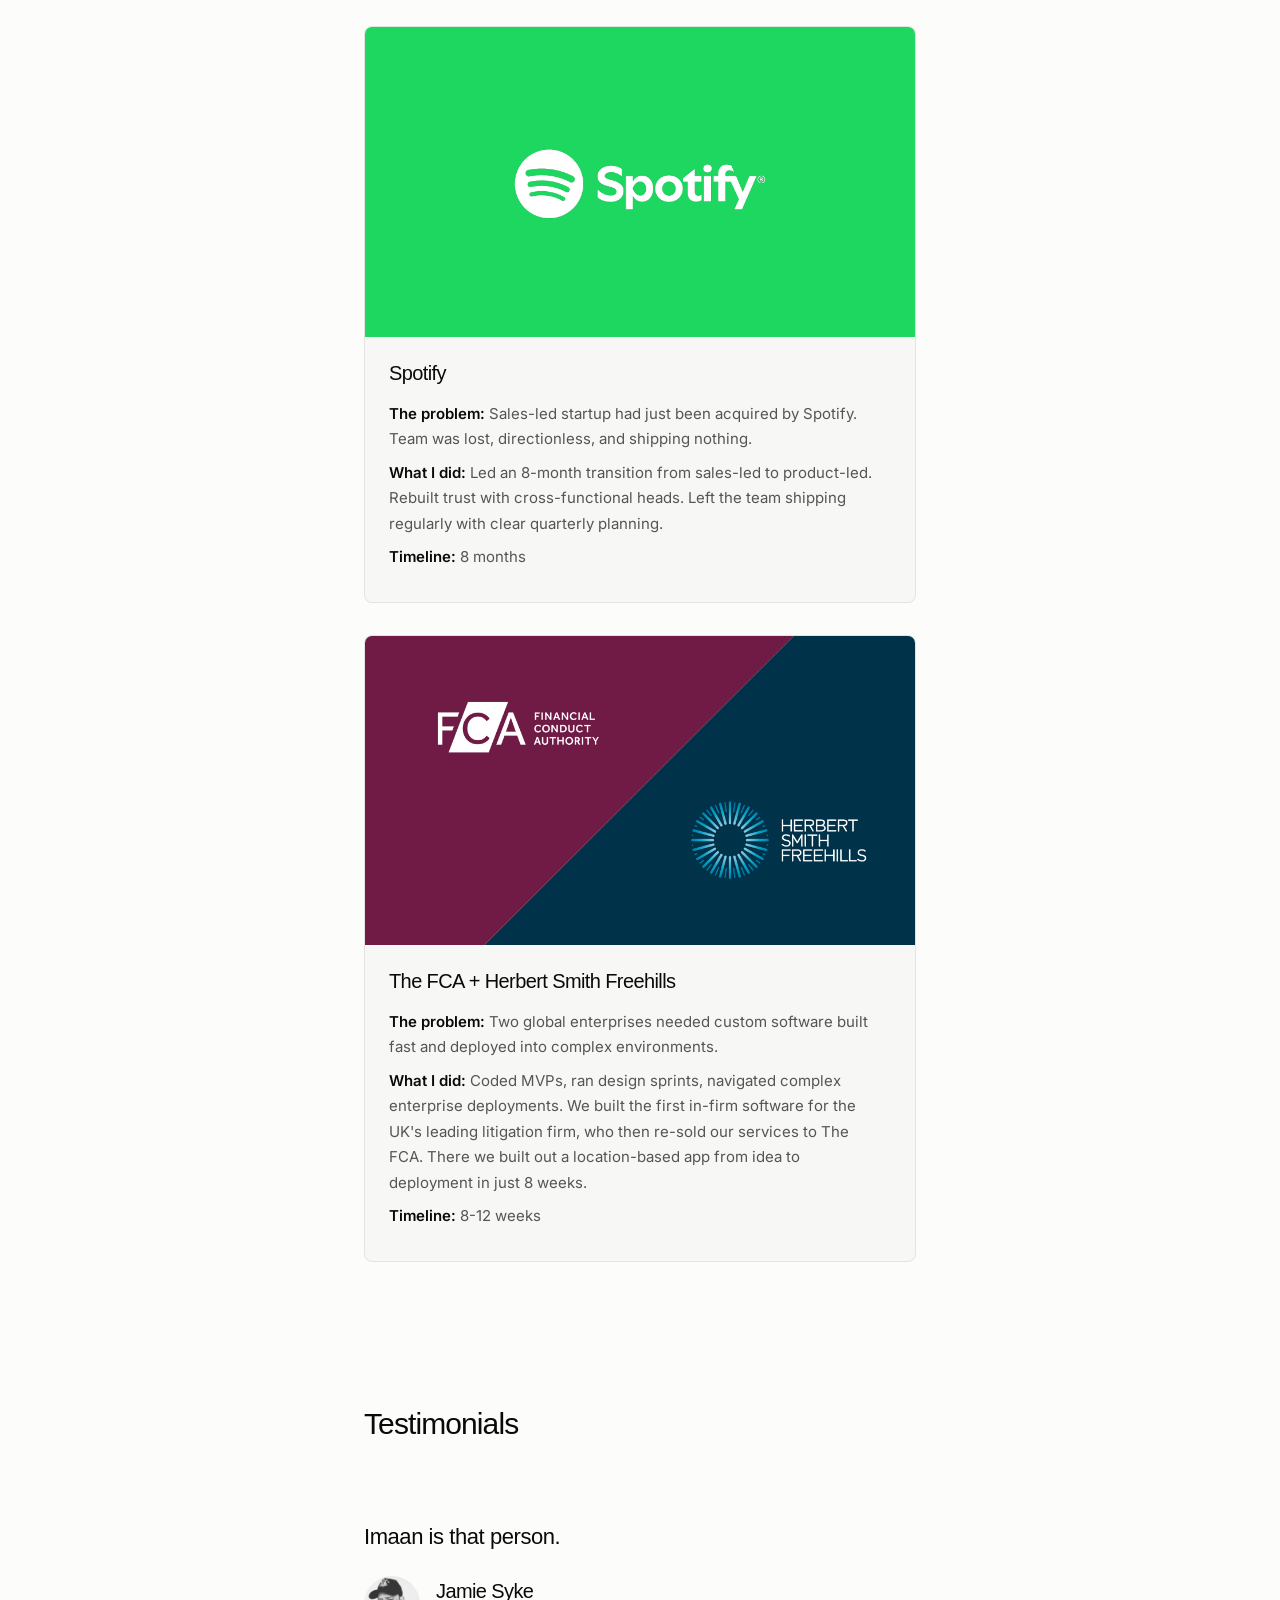
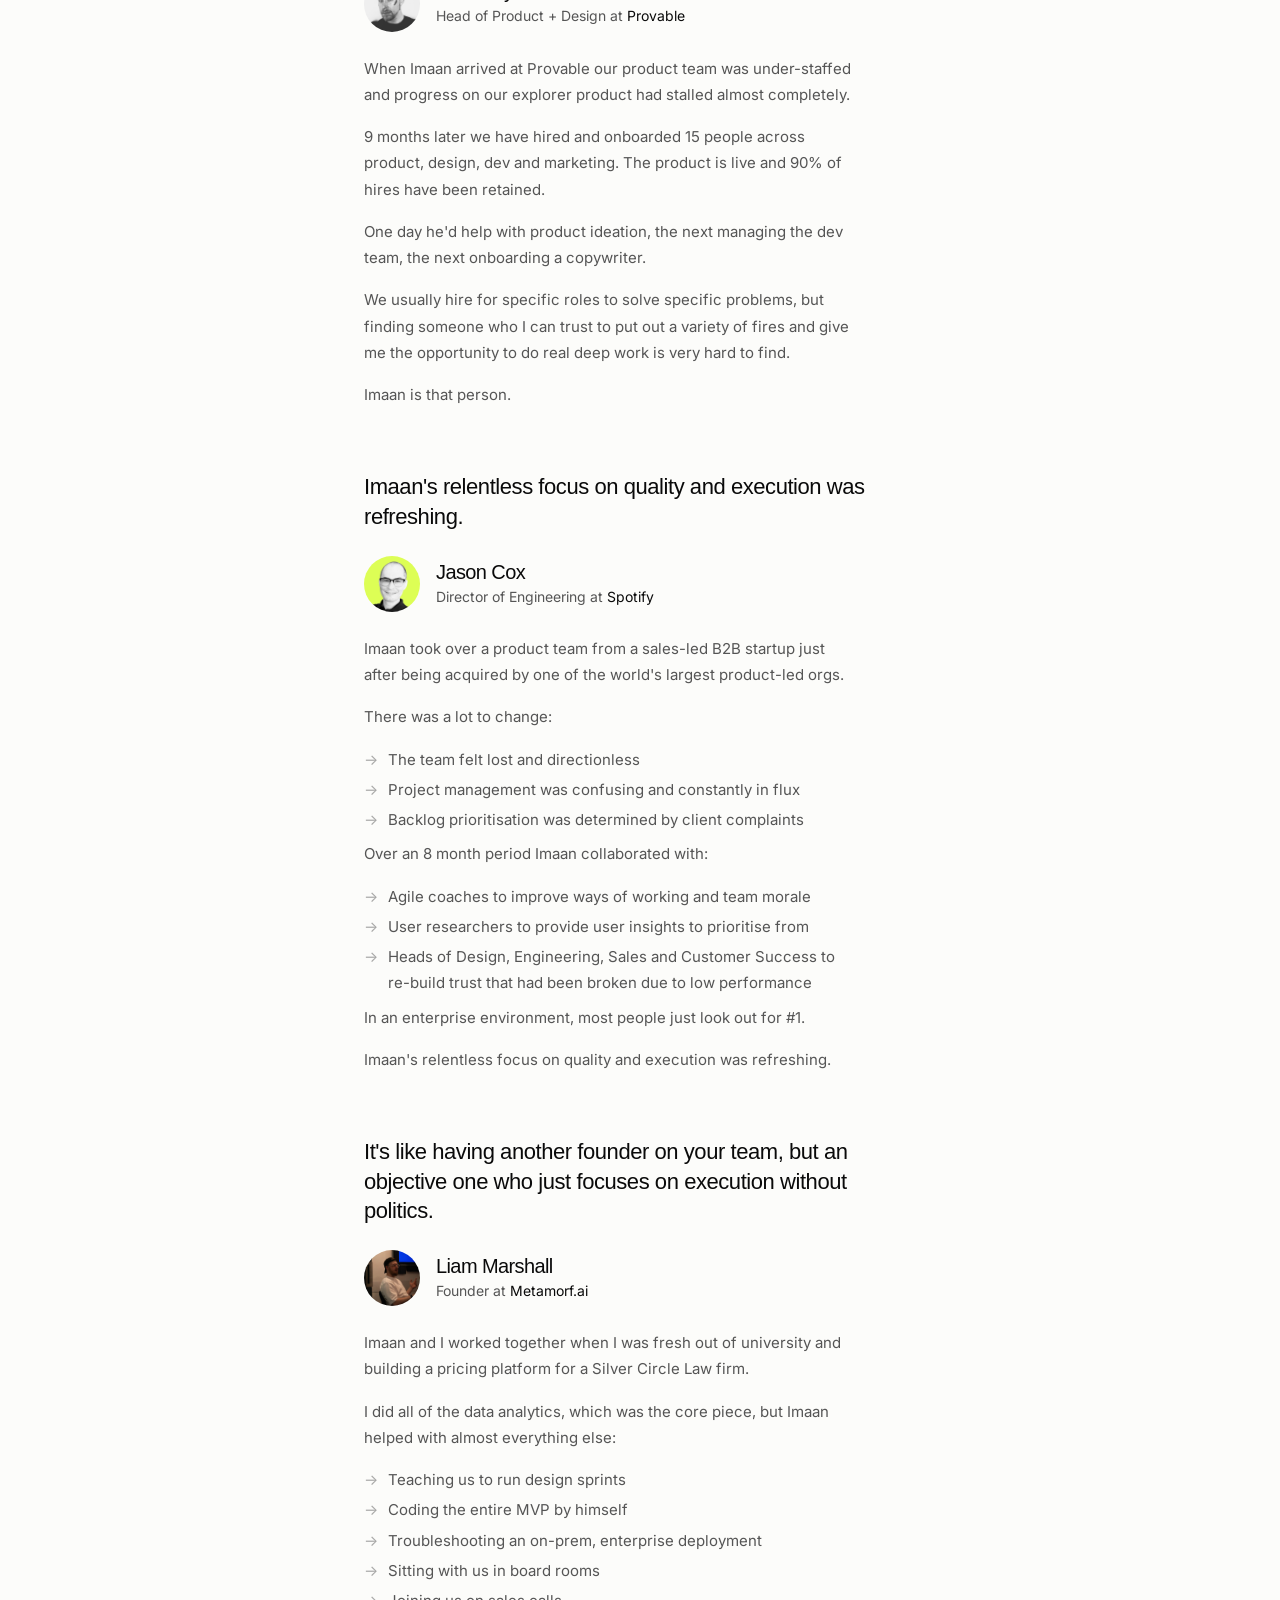
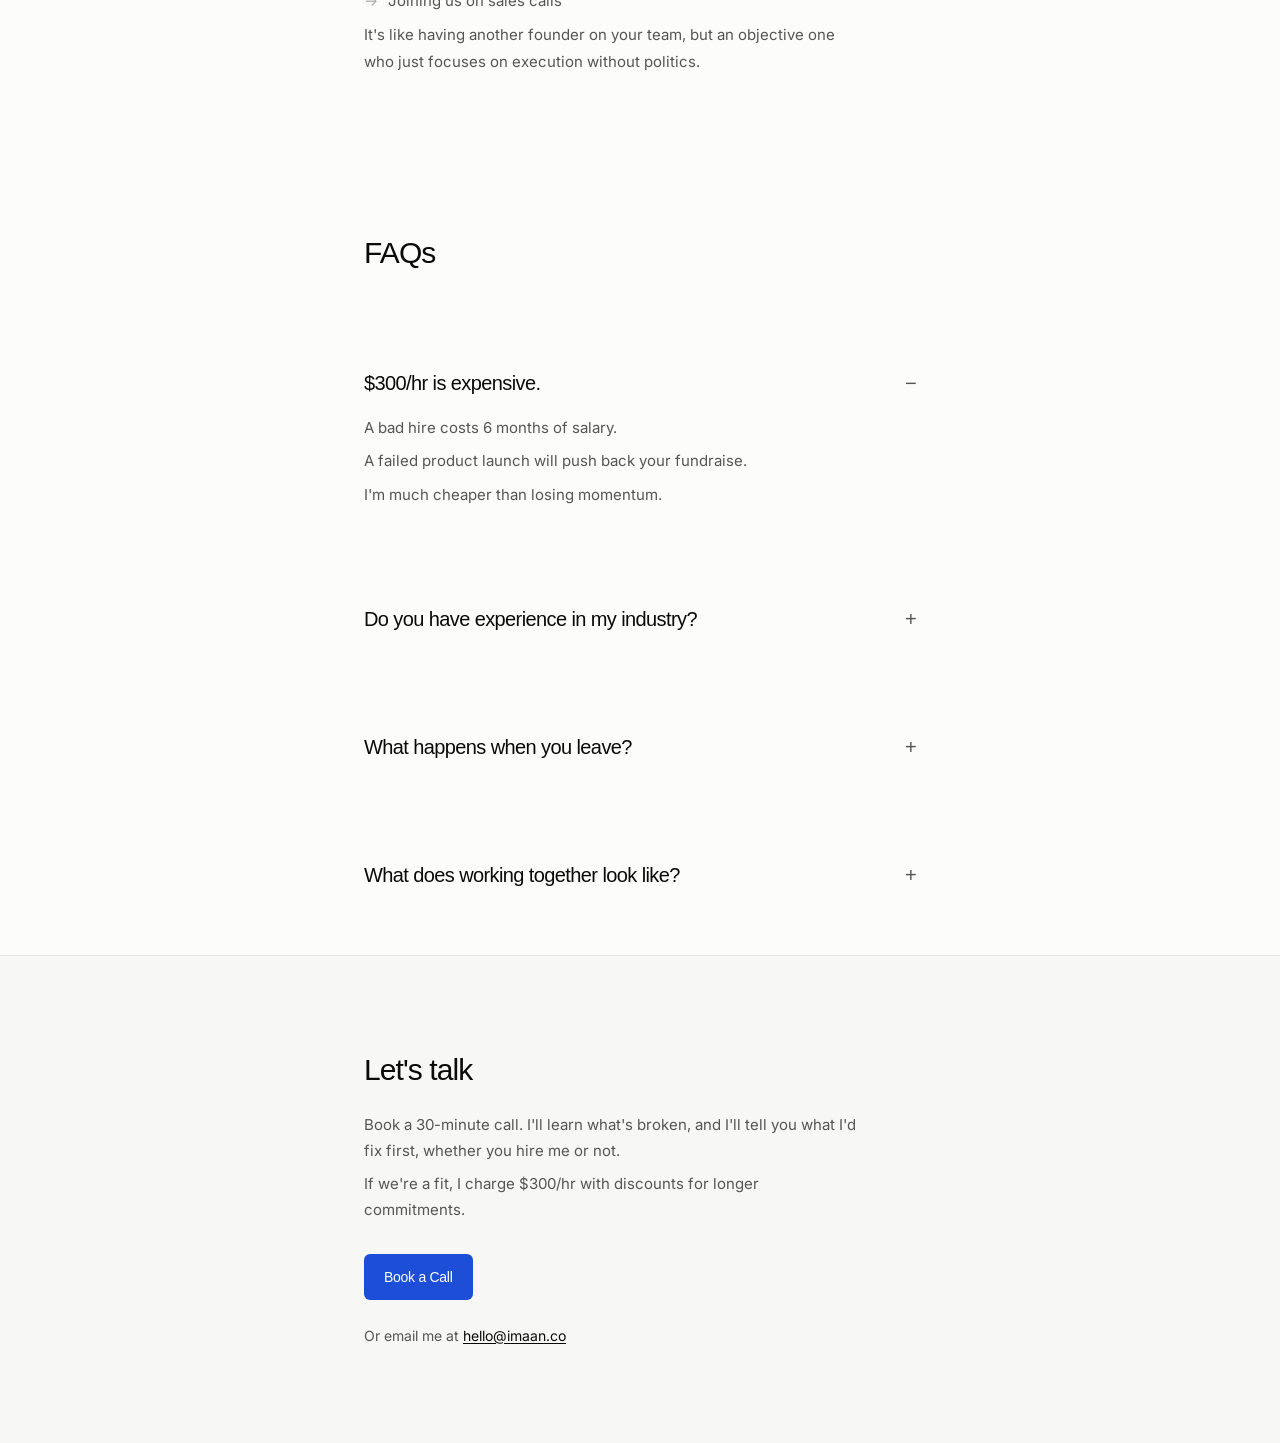
==== commit b98a064d: "copy" ====
--- a/index.html
+++ b/index.html
@@ -540,7 +540,7 @@
           <div class="cta-body reveal">
             <p>
               Book a 30-minute call. I'll learn what's broken, and I'll tell you
-              what I'd fix first — whether you hire me or not.
+              what I'd fix first, whether you hire me or not.
             </p>
             <p>
               If we're a fit, I charge $300/hr with discounts for longer
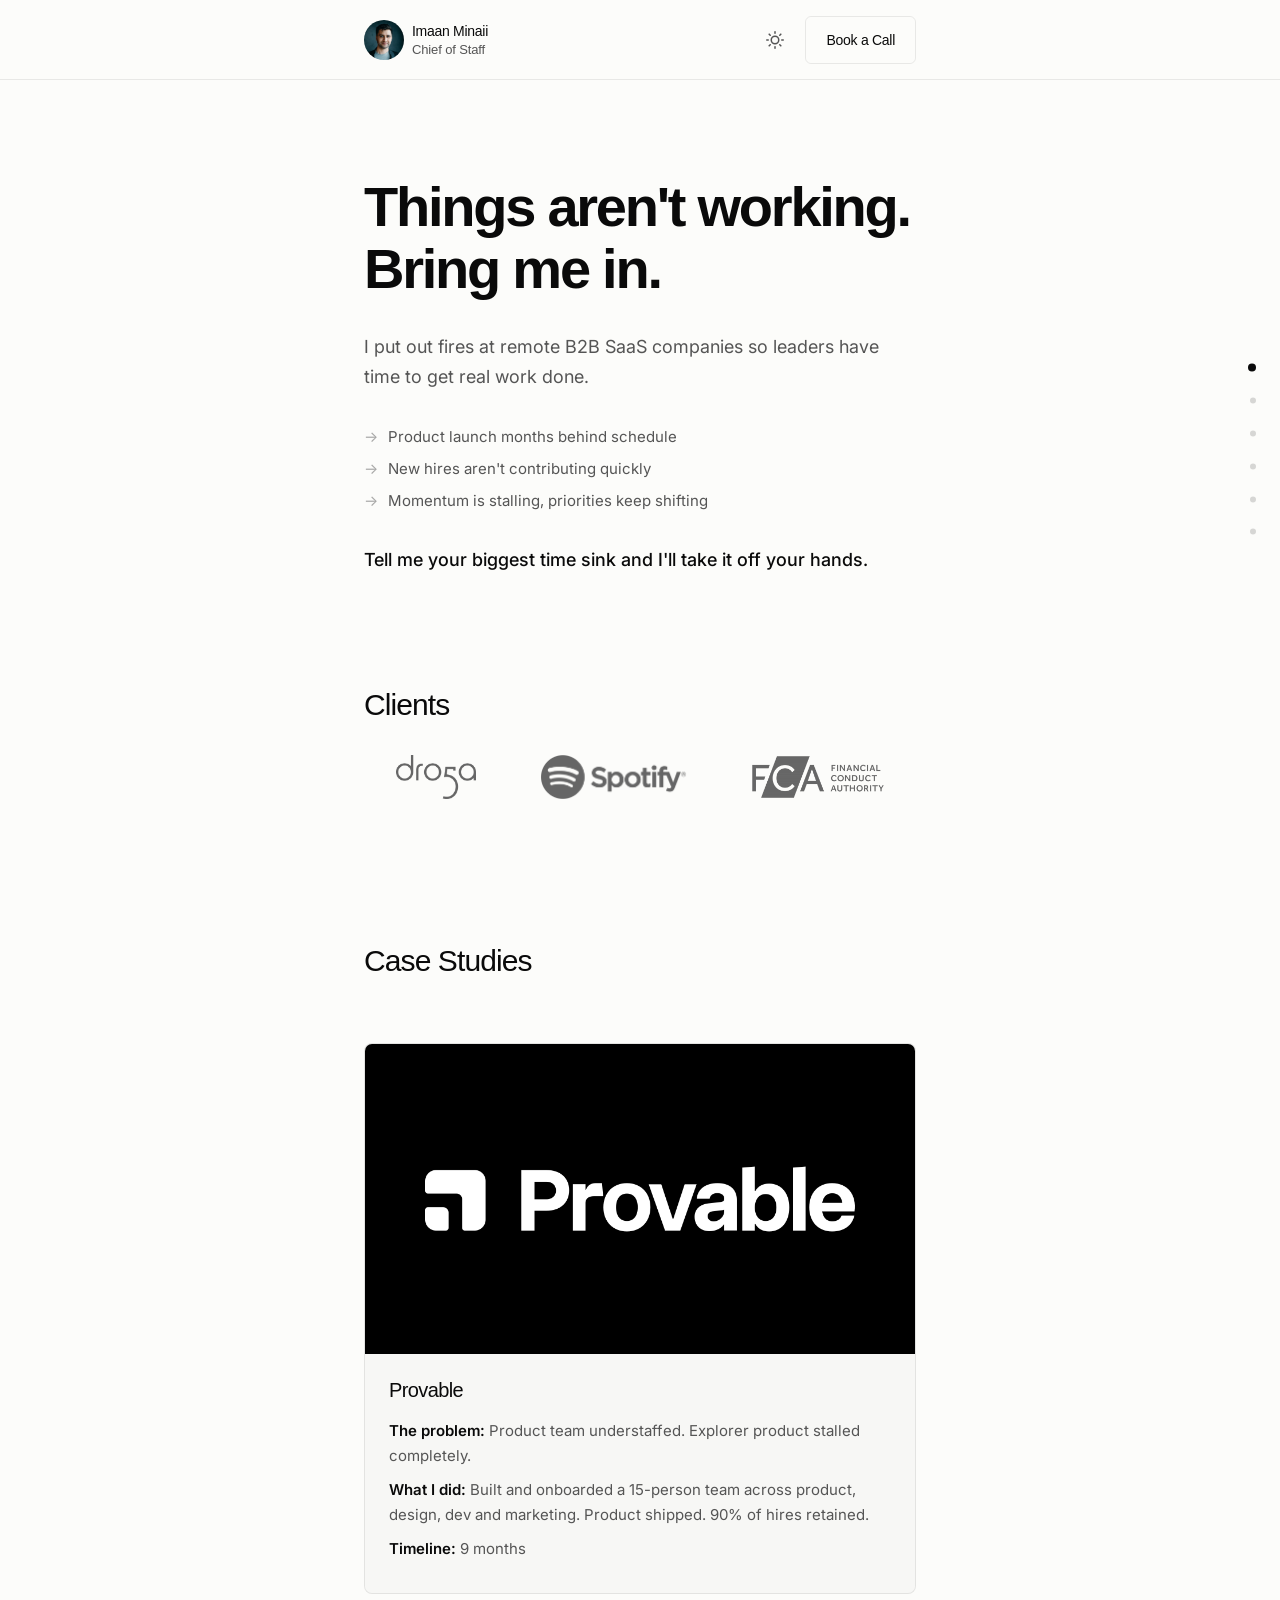
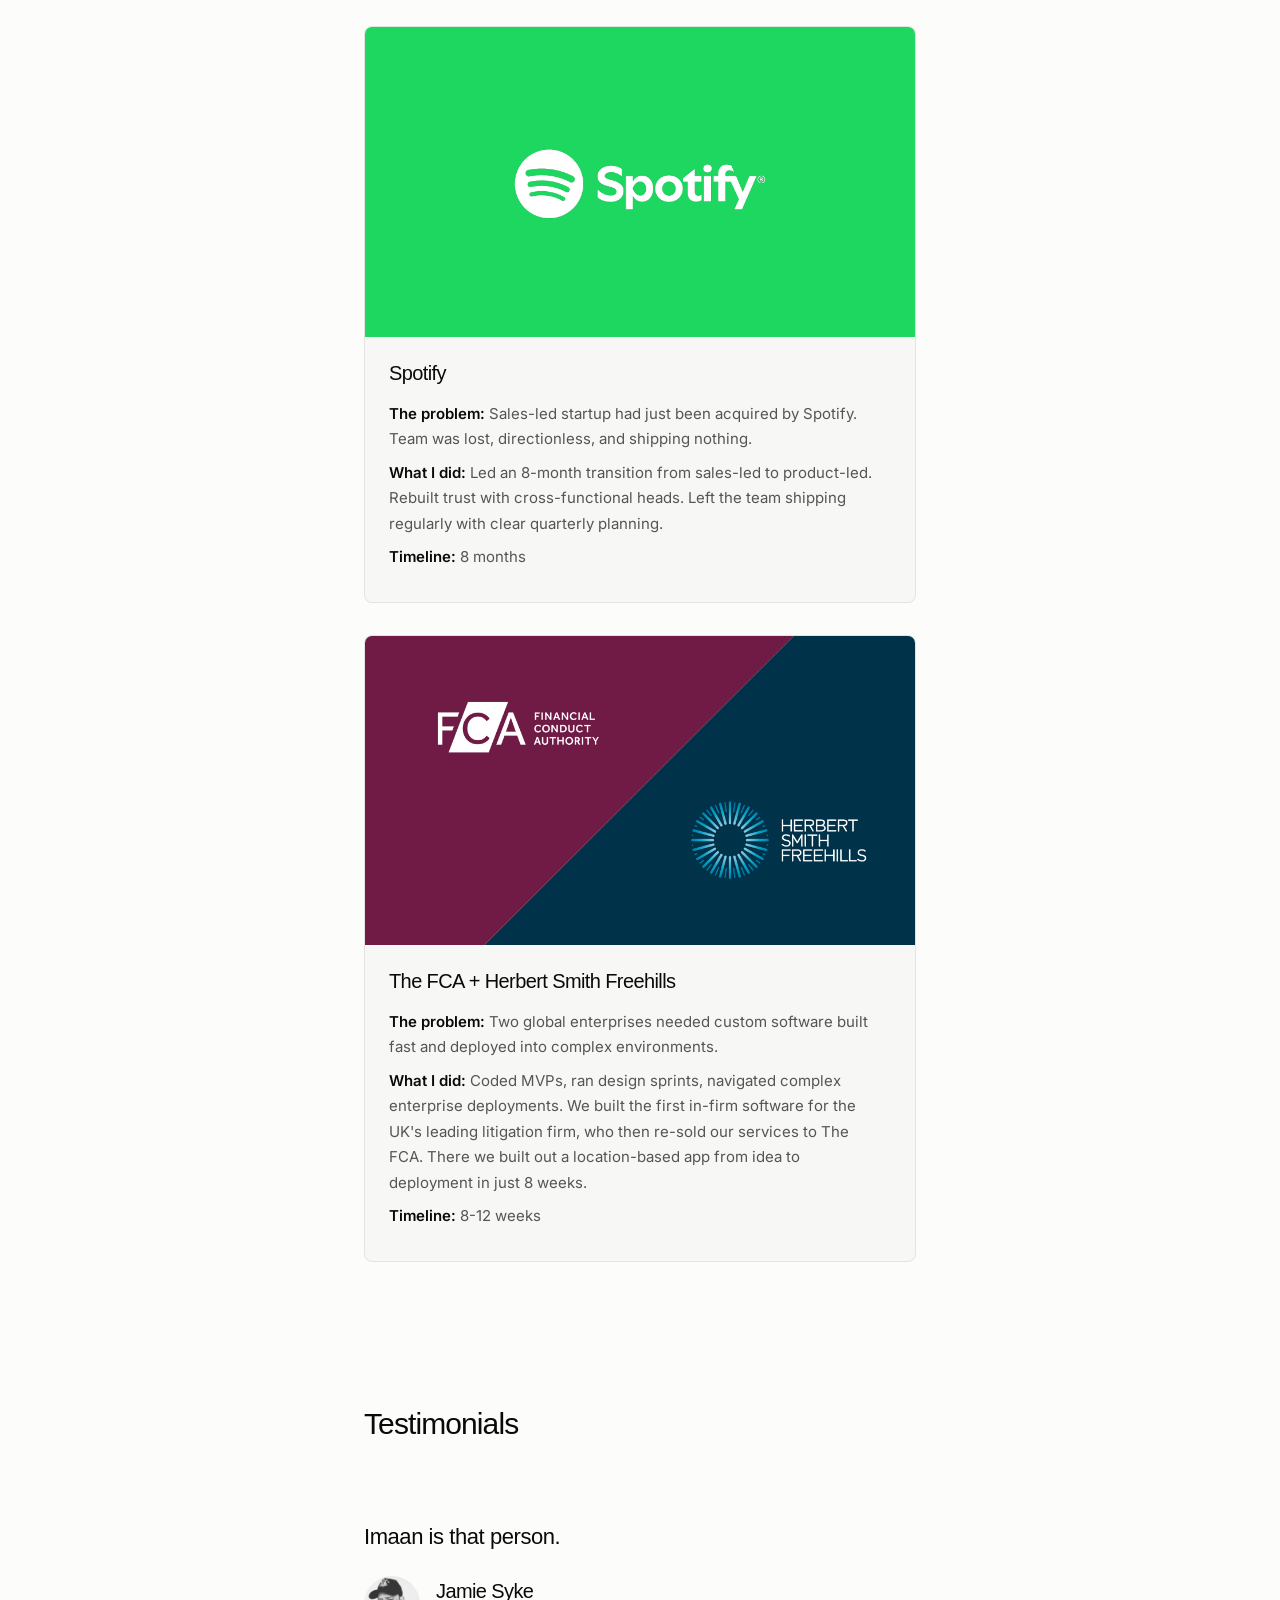
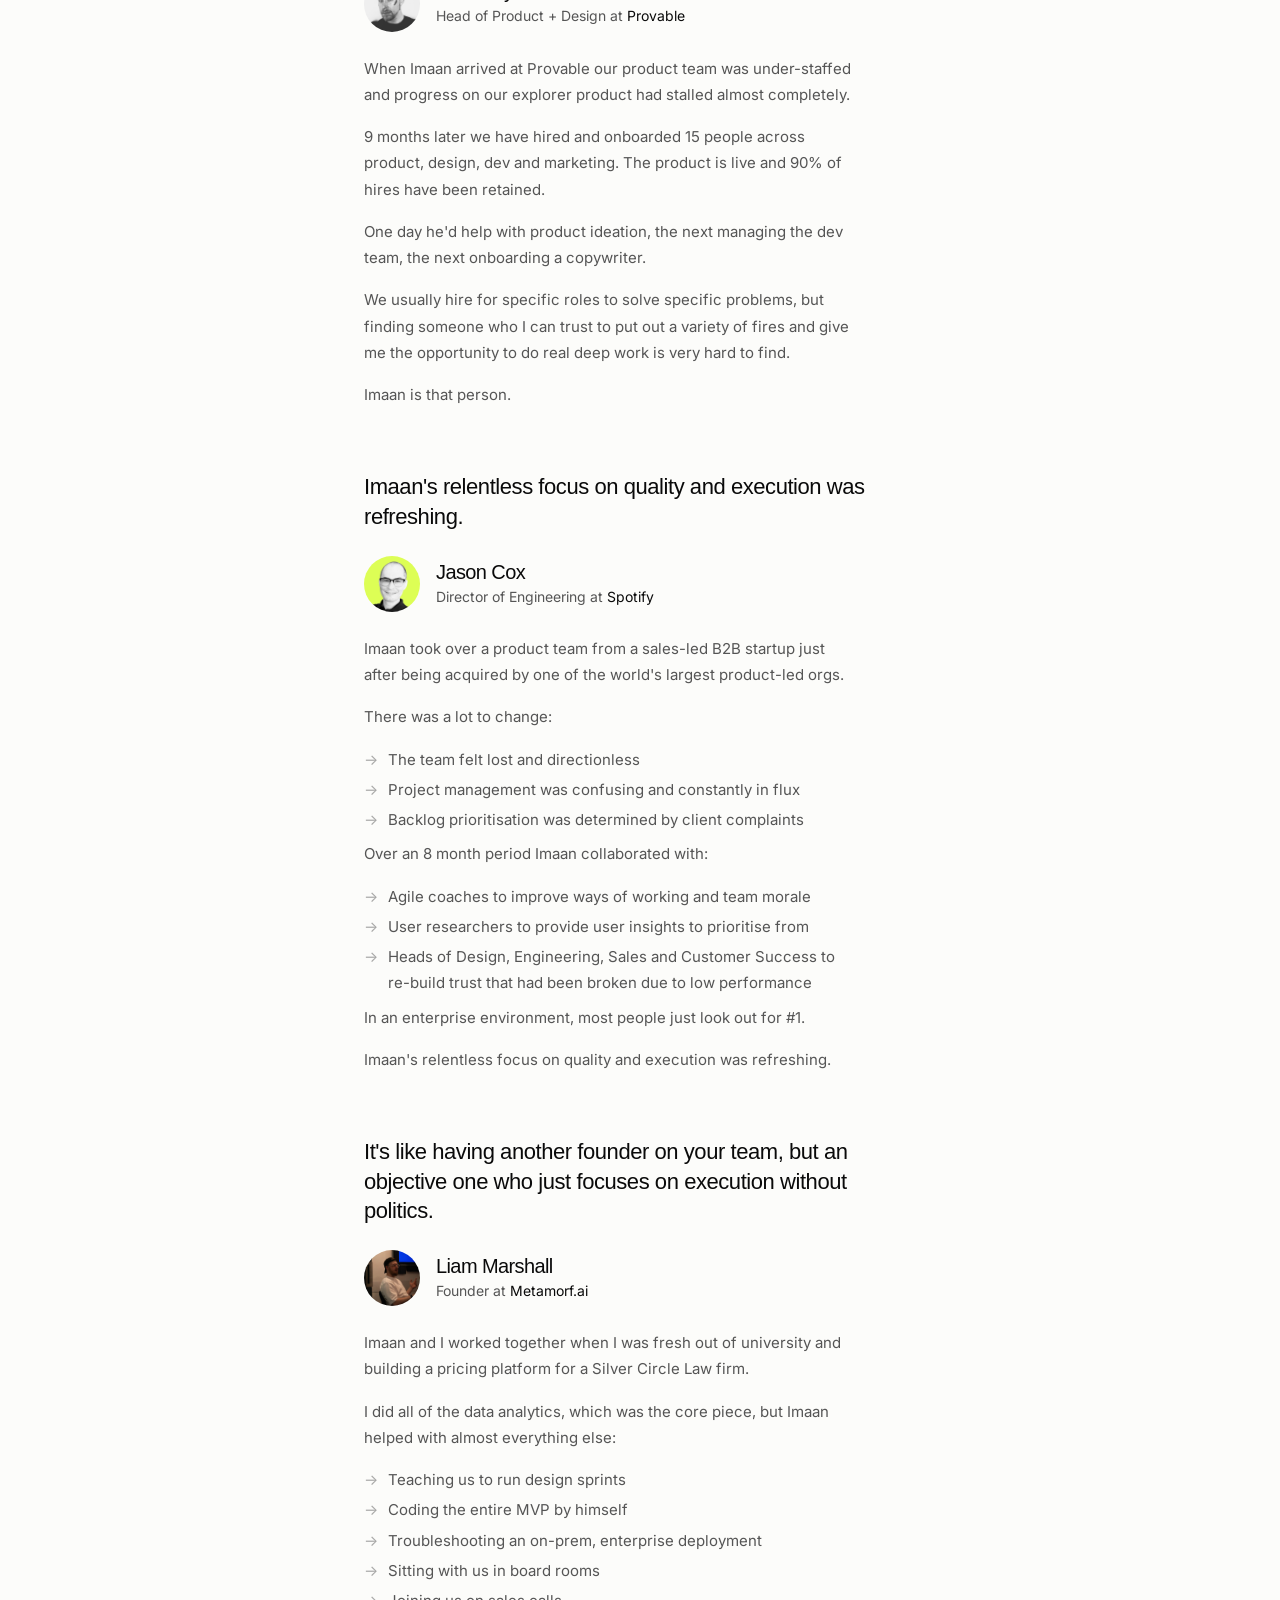
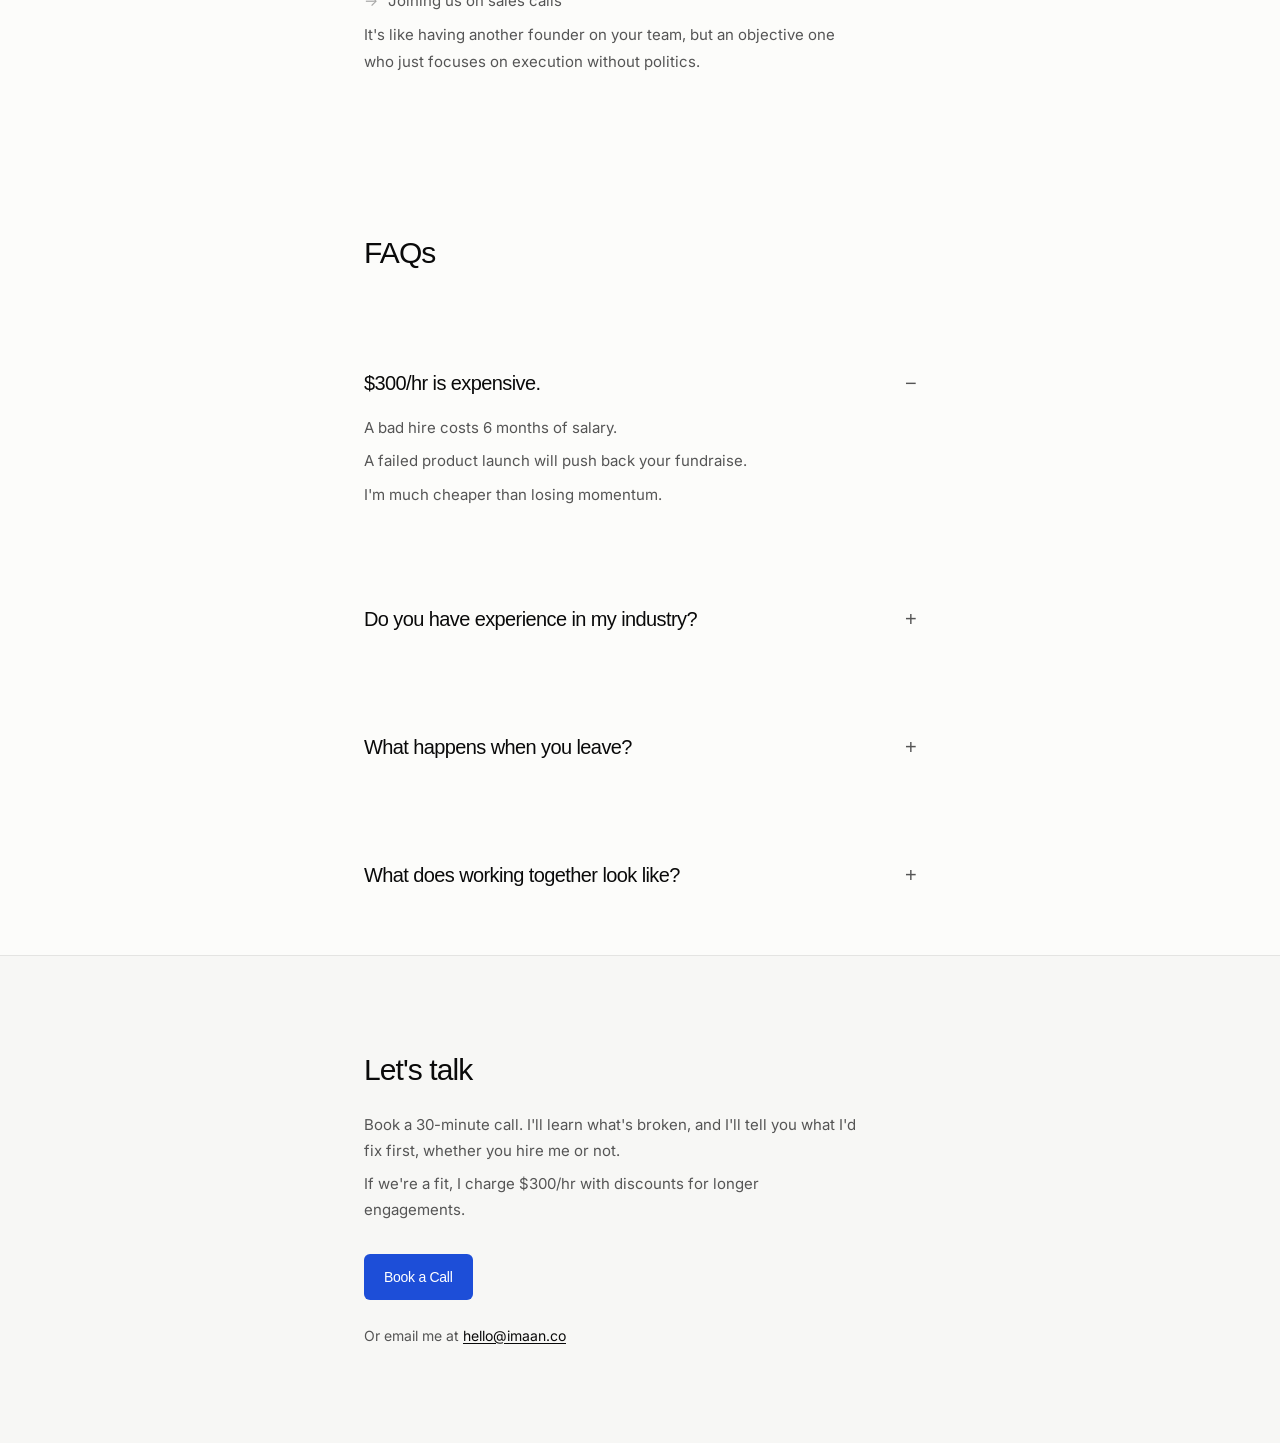
==== commit 39c25900: "copy" ====
--- a/index.html
+++ b/index.html
@@ -544,7 +544,7 @@
             </p>
             <p>
               If we're a fit, I charge $300/hr with discounts for longer
-              commitments.
+              engagements.
             </p>
           </div>
           <a
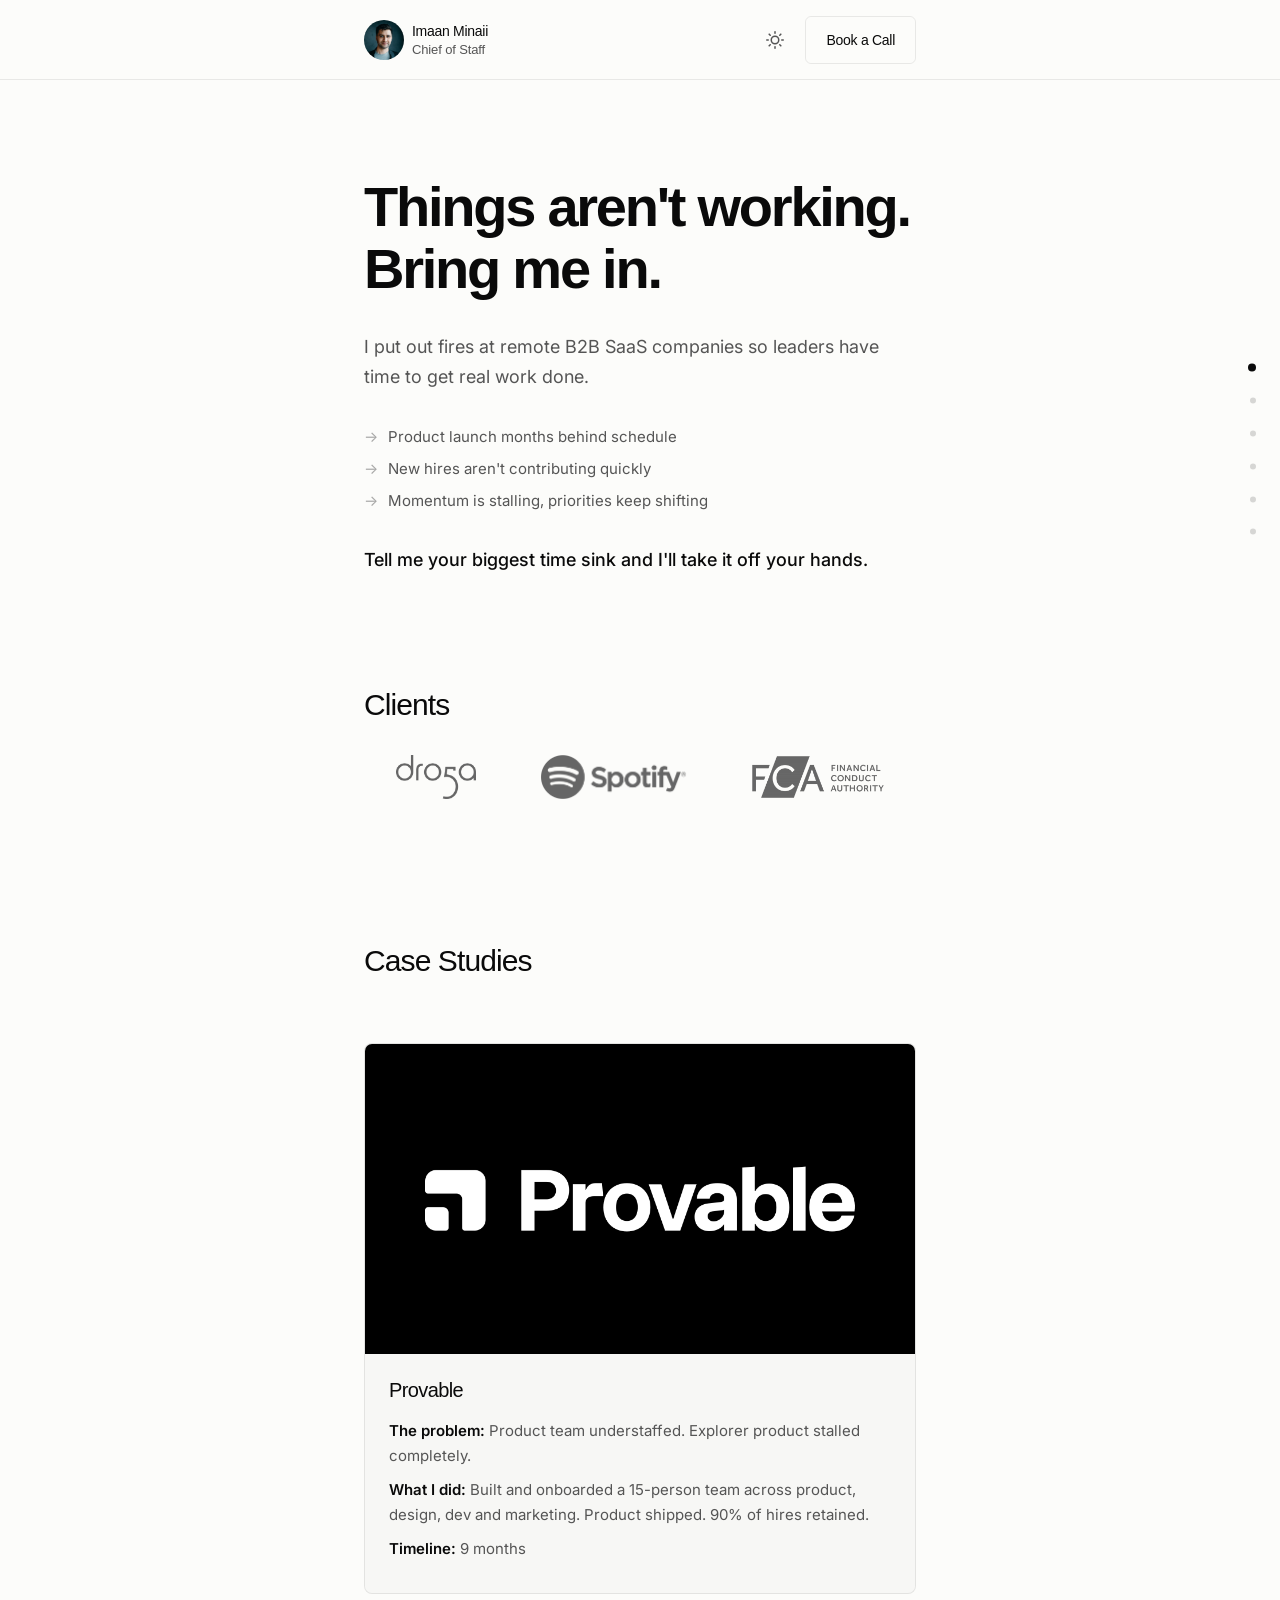
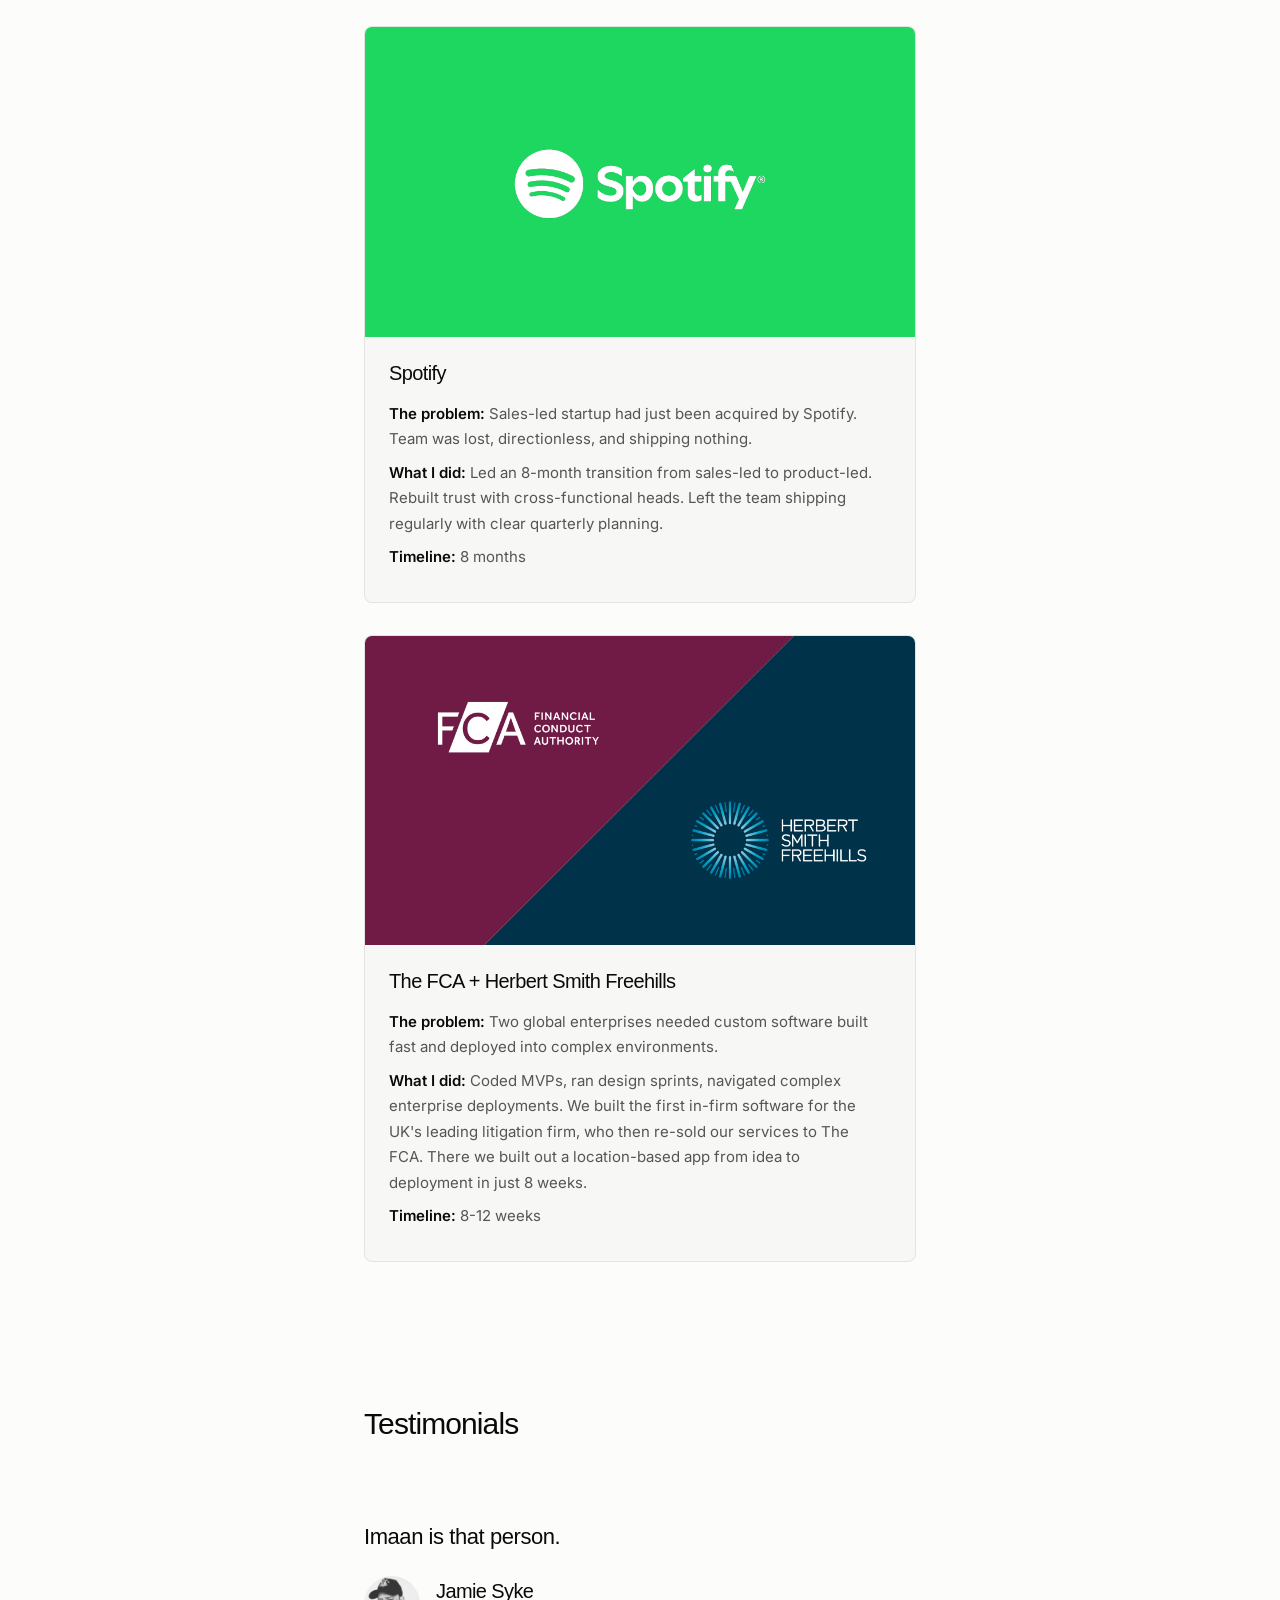
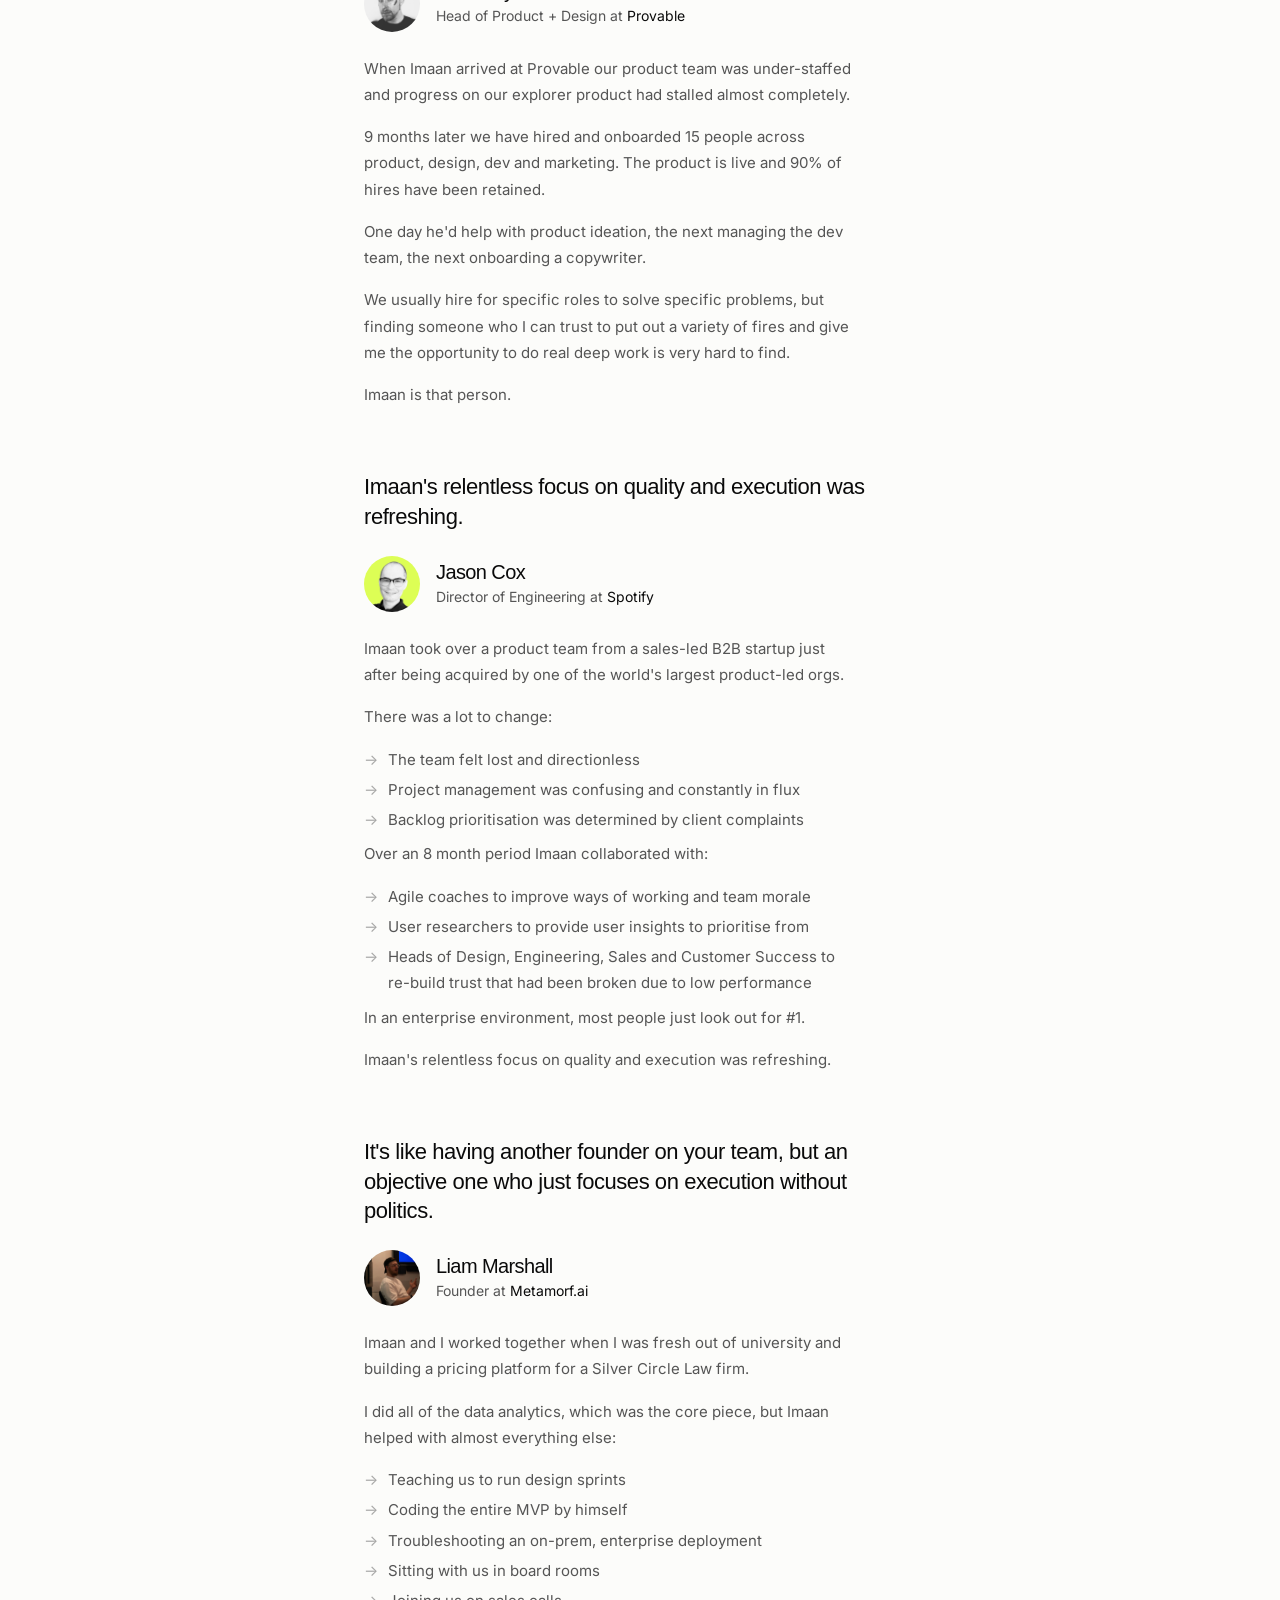
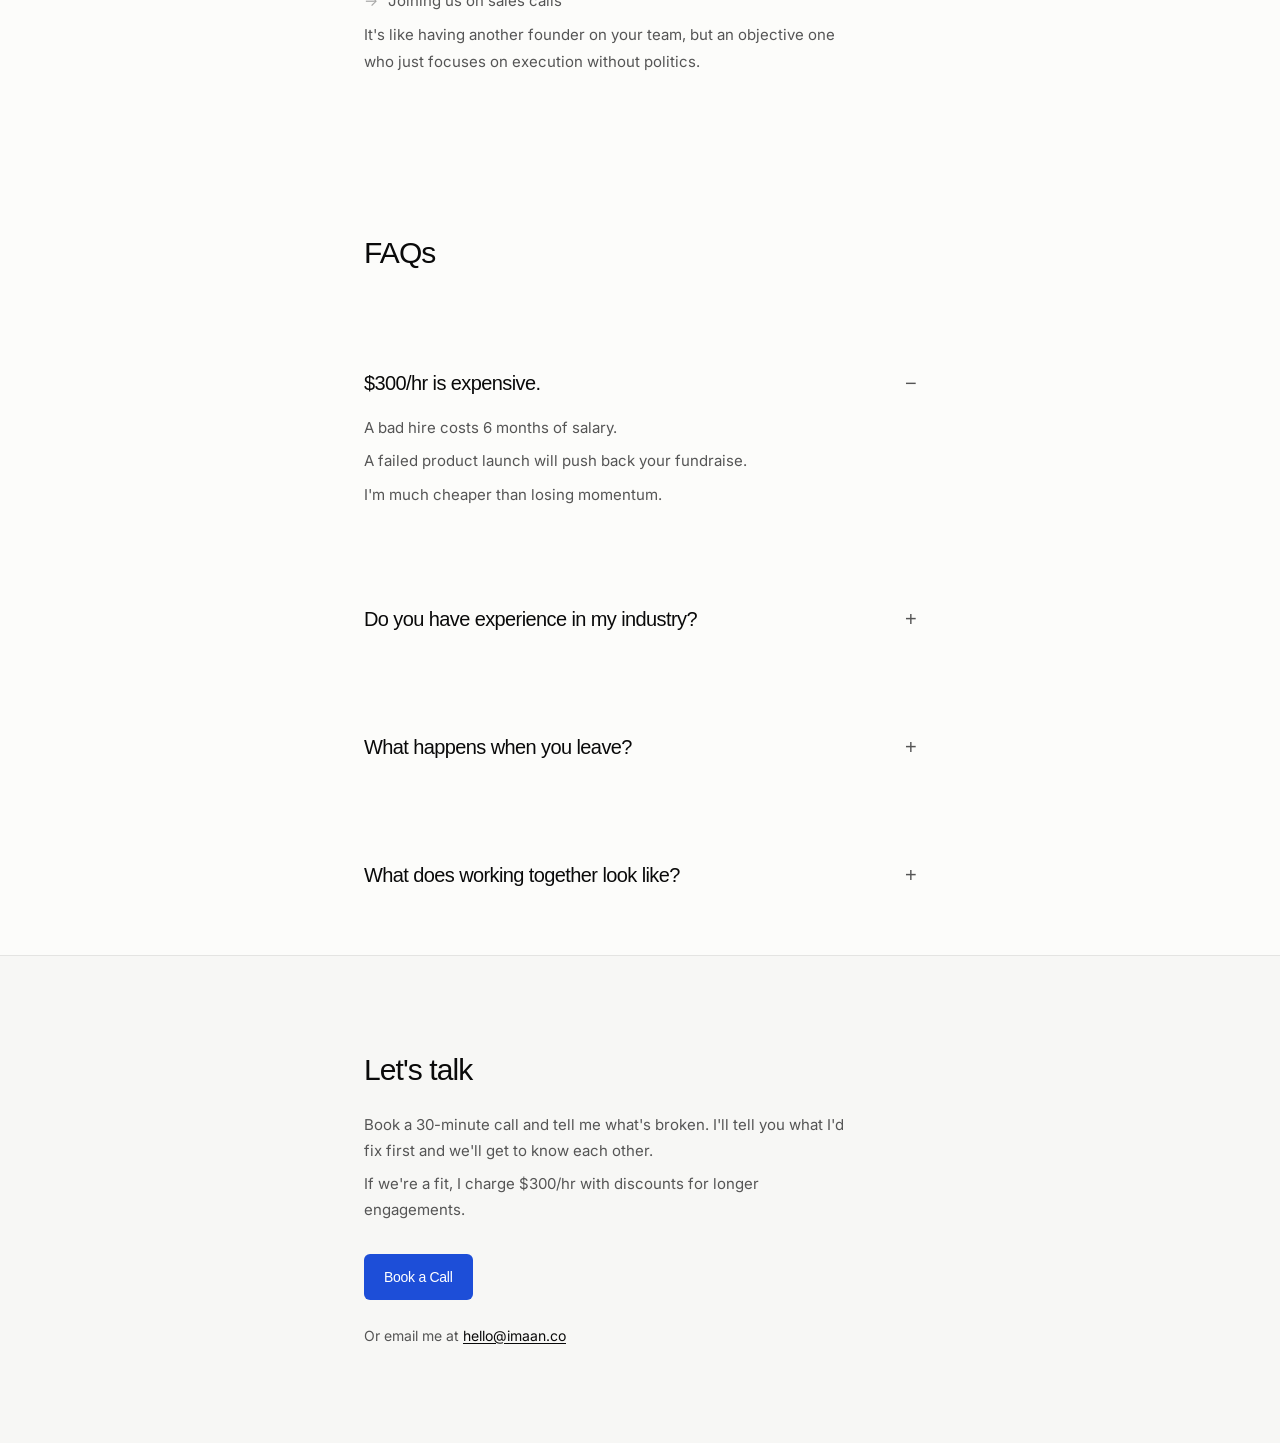
==== commit ba5310aa: "copy" ====
--- a/index.html
+++ b/index.html
@@ -539,8 +539,8 @@
           <h2 id="cta-heading" class="reveal">Let's talk</h2>
           <div class="cta-body reveal">
             <p>
-              Book a 30-minute call. I'll learn what's broken, and I'll tell you
-              what I'd fix first, whether you hire me or not.
+              Book a 30-minute call and tell me what's broken. I'll tell you
+              what I'd fix first and we'll get to know each other.
             </p>
             <p>
               If we're a fit, I charge $300/hr with discounts for longer
--- a/style.css
+++ b/style.css
@@ -501,7 +501,7 @@
 
 .testimonial-pullquote {
   font-family: var(--font-heading);
-  font-size: 1.375rem;
+  font-size: clamp(1.125rem, 2.8vw, 1.375rem);
   font-weight: 500;
   line-height: 1.35;
   letter-spacing: -0.02em;
@@ -813,6 +813,27 @@
     text-wrap: balance;
   }
 
+  .faq {
+    padding: var(--space-lg) 0;
+  }
+
+  .case-studies {
+    padding-top: var(--space-3xl);
+  }
+
+  .testimonials {
+    padding-top: var(--space-3xl);
+  }
+
+  .faqs {
+    padding-top: var(--space-3xl);
+  }
+
+  .cta {
+    padding-top: var(--space-3xl);
+    padding-bottom: var(--space-3xl);
+  }
+
   .logo-marquee-track img {
     height: 28px;
     margin: 0 20px;
@@ -829,6 +850,51 @@
 
   .scroll-nav {
     display: none;
+  }
+}
+
+/* Landscape phones */
+@media (max-height: 500px) and (orientation: landscape) {
+  .hero {
+    padding-top: var(--space-xl);
+    padding-bottom: var(--space-xl);
+  }
+
+  section {
+    padding: var(--space-xl) 0;
+  }
+}
+
+/* Small phones */
+@media (max-width: 480px) {
+  .container {
+    padding: 0 var(--space-md);
+  }
+
+  .header-avatar {
+    width: 32px;
+    height: 32px;
+  }
+
+  .header-identity {
+    gap: 6px;
+  }
+
+  .header-name {
+    font-size: 0.8125rem;
+  }
+
+  .header-subtitle {
+    font-size: 0.6875rem;
+  }
+
+  .header-actions {
+    gap: 6px;
+  }
+
+  .btn-ghost {
+    padding: 10px 14px;
+    font-size: 0.8125rem;
   }
 }
 
@@ -922,3 +988,61 @@
     transition: none;
   }
 }
+
+/* ============================================
+   Print
+   ============================================ */
+@media print {
+  body {
+    background: #fff;
+    color: #000;
+    font-size: 12pt;
+  }
+
+  .site-header {
+    position: static;
+    border-bottom: 1px solid #ccc;
+  }
+
+  .scroll-progress,
+  .scroll-nav,
+  .theme-toggle,
+  .btn-ghost,
+  .logo-marquee {
+    display: none !important;
+  }
+
+  .reveal {
+    opacity: 1;
+    transform: none;
+  }
+
+  .case-study-card {
+    break-inside: avoid;
+    border-color: #ccc;
+  }
+
+  .testimonial {
+    break-inside: avoid;
+  }
+
+  .faq {
+    break-inside: avoid;
+  }
+
+  .faq[open] .faq-answer {
+    grid-template-rows: 1fr;
+  }
+
+  .cta .btn {
+    background: none;
+    color: #000;
+    border: 2px solid #000;
+    transform: none !important;
+  }
+
+  .cta-email a::after {
+    content: ' (' attr(href) ')';
+    font-size: 0.8em;
+  }
+}
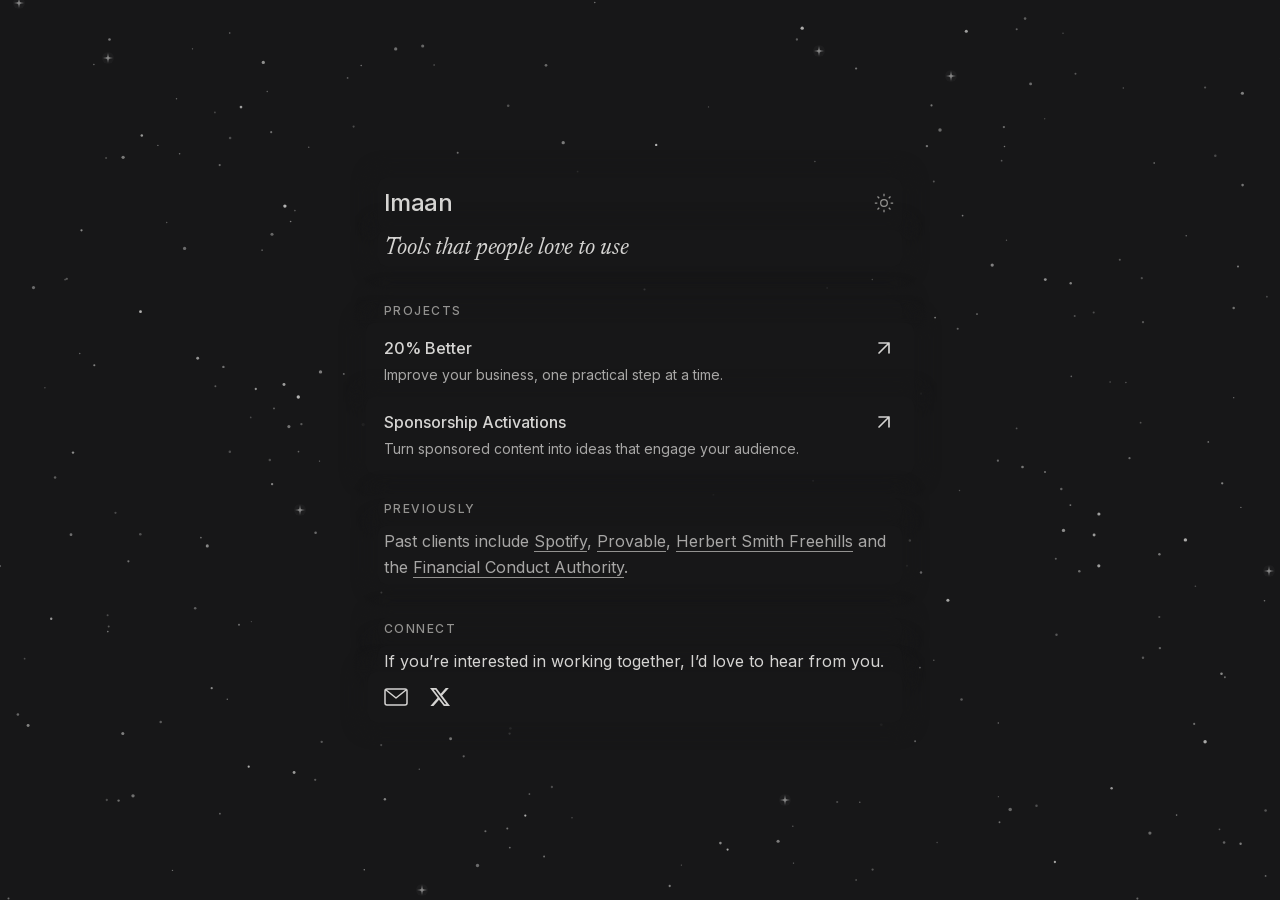
==== commit 8a6a6740: "Publish project homepage with star themes and glitch hover" ====
--- a/index.html
+++ b/index.html
@@ -1,855 +1,67 @@
-<!doctype html>
-<html lang="en">
-  <head>
-    <meta charset="utf-8" />
-    <meta name="viewport" content="width=device-width, initial-scale=1" />
-    <title>Imaan Minaii — I fix what's broken in B2B SaaS teams</title>
-    <meta
-      name="description"
-      content="I put out fires for B2B SaaS leaders. Identify the problem, design a solution, and manage the team until they're shipping without me. Book a free call."
-    />
-    <meta property="og:type" content="website" />
-    <meta
-      property="og:title"
-      content="Imaan Minaii — B2B SaaS Problem Solver"
-    />
-    <meta
-      property="og:description"
-      content="Things aren't working. Bring me in. I put out fires for B2B SaaS leaders so you can get real work done."
-    />
-    <meta
-      property="og:image"
-      content="https://imaan.co/assets/images/og-image.png"
-    />
-    <meta name="twitter:card" content="summary_large_image" />
-    <meta
-      name="twitter:title"
-      content="Imaan Minaii — B2B SaaS Problem Solver"
-    />
-    <meta
-      name="twitter:description"
-      content="Things aren't working. Bring me in. I put out fires for B2B SaaS leaders so you can get real work done."
-    />
-    <meta
-      name="twitter:image"
-      content="https://imaan.co/assets/images/og-image.png"
-    />
-    <link href="assets/images/favicon.svg" rel="icon" />
-    <meta name="theme-color" content="#0a0a0a" />
-    <link rel="canonical" href="https://imaan.co/" />
+<!DOCTYPE html>
+<html lang="en" data-mode="dark">
+<head>
+  <meta charset="utf-8">
+  <meta name="viewport" content="width=device-width, initial-scale=1, viewport-fit=cover">
+  <title>Imaan Minaii — Tools that people love to use</title>
+  <meta name="description" content="Tools that people love to use. Projects by Imaan Minaii: 20% Better and Sponsorship Activations.">
+  <script>document.documentElement.dataset.mode = new URLSearchParams(location.search).get("mode") === "light" ? "light" : "dark";</script>
+  <script src="background.js" defer></script>
+  <link rel="preload" href="fonts/inter-latin.woff2" as="font" type="font/woff2" crossorigin>
+  <link rel="preload" href="fonts/newsreader-italic-latin.woff2" as="font" type="font/woff2" crossorigin>
+  <link rel="stylesheet" href="fonts.css">
+  <link rel="icon" type="image/svg+xml" href="favicon.svg">
+  <link rel="stylesheet" href="home.css">
+  <link rel="stylesheet" href="background.css">
+<link rel="stylesheet" href="project-hover.css"><script src="project-hover.js" defer></script><link rel="canonical" href="https://imaan.co/">
+</head>
+<body class="personal-page" data-effect="glitch">
+  <div class="ambient" aria-hidden="true"><div class="depth depth-far"><div class="layer layer-far"></div></div><div class="depth depth-near"><div class="layer layer-near"></div></div><div class="depth depth-glints"><div class="layer layer-glints"></div></div></div>
+  <main class="home">
+    <header class="identity">
+    <div class="identity-row">
+      <h1 class="name">Imaan</h1>
+      <div class="appearance-controls"><button id="mode-toggle" aria-label="Switch to light mode" title="Switch to light mode"><svg class="sun" viewBox="0 0 24 24" width="20" height="20" fill="none" stroke="currentColor" stroke-width="1.5"><circle cx="12" cy="12" r="4"/><path d="M12 1v3m0 16v3M1 12h3m16 0h3M4.2 4.2l2.1 2.1m11.4 11.4 2.1 2.1m0-15.6-2.1 2.1M6.3 17.7l-2.1 2.1"/></svg><svg class="moon" viewBox="0 0 24 24" width="20" height="20" fill="none" stroke="currentColor" stroke-width="1.5"><path d="M20.5 14A8.5 8.5 0 0 1 10 3.5 8.5 8.5 0 1 0 20.5 14Z"/></svg></button></div>
+    </div>
 
-    <!-- Fonts -->
-    <link rel="preconnect" href="https://api.fontshare.com" crossorigin />
-    <link rel="preconnect" href="https://fonts.googleapis.com" />
-    <link rel="preconnect" href="https://fonts.gstatic.com" crossorigin />
-    <link
-      href="https://api.fontshare.com/v2/css?f[]=satoshi@400,500,700&display=swap"
-      rel="stylesheet"
-    />
-    <link
-      href="https://fonts.googleapis.com/css2?family=Inter:wght@400;500&display=swap"
-      rel="stylesheet"
-    />
+    <section class="intro" aria-label="About me">
+      <p><em>Tools that people love to use</em></p>
+    </section>
+    </header>
 
-    <!-- Analytics -->
-    <script
-      async
-      src="https://www.googletagmanager.com/gtag/js?id=G-C84R5HNVMB"
-    ></script>
-    <script>
-      window.dataLayer = window.dataLayer || [];
-      function gtag() {
-        window.dataLayer.push(arguments);
-      }
-      gtag("js", new Date());
-      gtag("config", "G-C84R5HNVMB");
-    </script>
-
-    <link rel="stylesheet" href="style.css" />
-    <script>
-      // Apply theme before render to prevent flash
-      (function () {
-        var saved = localStorage.getItem("theme");
-        var theme =
-          saved ||
-          (window.matchMedia("(prefers-color-scheme: light)").matches
-            ? "light"
-            : "dark");
-        document.documentElement.setAttribute("data-theme", theme);
-        var tc = document.querySelector('meta[name="theme-color"]');
-        if (tc)
-          tc.setAttribute("content", theme === "light" ? "#fcfcfa" : "#0a0a0a");
-      })();
-    </script>
-  </head>
-  <body>
-    <a class="skip-link" href="#main">Skip to content</a>
-
-    <!-- Header -->
-    <header class="site-header">
-      <div class="scroll-progress" aria-hidden="true"></div>
-      <div class="header-inner container">
-        <div class="header-identity">
-          <img
-            class="header-avatar"
-            src="assets/images/avatar.jpg"
-            alt="Imaan Minaii"
-            width="40"
-            height="40"
-          />
-          <div class="header-name-group">
-            <span class="header-name">Imaan Minaii</span>
-            <span class="header-subtitle">Chief of Staff</span>
-          </div>
-        </div>
-
-        <div class="header-actions">
-          <button class="theme-toggle" aria-label="Toggle light/dark mode">
-            <svg
-              class="icon-moon"
-              viewBox="0 0 24 24"
-              fill="none"
-              stroke="currentColor"
-              stroke-width="2"
-              stroke-linecap="round"
-              stroke-linejoin="round"
-            >
-              <path d="M21 12.79A9 9 0 1 1 11.21 3 7 7 0 0 0 21 12.79z" />
-            </svg>
-            <svg
-              class="icon-sun"
-              viewBox="0 0 24 24"
-              fill="none"
-              stroke="currentColor"
-              stroke-width="2"
-              stroke-linecap="round"
-              stroke-linejoin="round"
-            >
-              <circle cx="12" cy="12" r="5" />
-              <line x1="12" y1="1" x2="12" y2="3" />
-              <line x1="12" y1="21" x2="12" y2="23" />
-              <line x1="4.22" y1="4.22" x2="5.64" y2="5.64" />
-              <line x1="18.36" y1="18.36" x2="19.78" y2="19.78" />
-              <line x1="1" y1="12" x2="3" y2="12" />
-              <line x1="21" y1="12" x2="23" y2="12" />
-              <line x1="4.22" y1="19.78" x2="5.64" y2="18.36" />
-              <line x1="18.36" y1="5.64" x2="19.78" y2="4.22" />
-            </svg>
-          </button>
-          <a
-            class="btn btn-ghost"
-            href="https://cal.com/imaan/connect"
-            rel="noopener"
-            >Book a Call</a
-          >
+    <section class="grid" aria-labelledby="projects">
+      <div class="block">
+        <h2 class="eyebrow" id="projects">Projects</h2>
+        <div class="project-list">
+        <a class="item project-link" href="20-percent-better.html" aria-labelledby="20-percent-better-name" aria-describedby="20-percent-better-desc">
+          <span class="name-row" id="20-percent-better-name"><span class="project-title">20% Better<span class="glitch-copy" aria-hidden="true">20% Better</span><span class="glitch-copy" aria-hidden="true">20% Better</span></span><span class="project-arrow" aria-hidden="true"><svg viewBox="0 0 24 24" width="20" height="20" fill="none" stroke="currentColor" stroke-width="2" stroke-linecap="round" stroke-linejoin="round"><path d="M6 18 18 6M6 6h12v12"/></svg></span></span>
+          <span class="desc" id="20-percent-better-desc">Improve your business, one practical step at a time.</span>
+        </a>
+        <a class="item project-link" href="sponsorship.html" aria-labelledby="sponsorship-name" aria-describedby="sponsorship-desc">
+          <span class="name-row" id="sponsorship-name"><span class="project-title">Sponsorship Activations<span class="glitch-copy" aria-hidden="true">Sponsorship Activations</span><span class="glitch-copy" aria-hidden="true">Sponsorship Activations</span></span><span class="project-arrow" aria-hidden="true"><svg viewBox="0 0 24 24" width="20" height="20" fill="none" stroke="currentColor" stroke-width="2" stroke-linecap="round" stroke-linejoin="round"><path d="M6 18 18 6M6 6h12v12"/></svg></span></span>
+          <span class="desc" id="sponsorship-desc">Turn sponsored content into ideas that engage your audience.</span>
+        </a>
         </div>
       </div>
-    </header>
+    </section>
 
-    <main id="main">
-      <!-- Hero -->
-      <section class="hero" aria-labelledby="hero-heading">
-        <div class="container">
-          <h1 id="hero-heading" class="reveal">
-            Things aren't working.<br />Bring me in.
-          </h1>
-          <p class="hero-tagline reveal">
-            I put out fires at remote B2B SaaS companies so leaders have time to
-            get real work done.
-          </p>
-          <ul class="hero-problems reveal">
-            <li>Product launch months behind schedule</li>
-            <li>New hires aren't contributing quickly</li>
-            <li>Momentum is stalling, priorities keep shifting</li>
-          </ul>
-          <p class="hero-solution reveal">
-            Tell me your biggest time sink and I'll take it off your hands.
-          </p>
-        </div>
-      </section>
+    <section class="section" aria-labelledby="experience">
+      <h2 class="eyebrow" id="experience">Previously</h2>
+      <p>Past clients include <a href="https://www.spotify.com/">Spotify</a>, <a href="https://provable.com/">Provable</a>, <a href="https://www.hsfkramer.com/">Herbert Smith Freehills</a> and the <a href="https://www.fca.org.uk/">Financial Conduct Authority</a>.</p>
+    </section>
 
-      <!-- Select Clients -->
-      <section class="clients" aria-labelledby="clients-heading">
-        <div class="container">
-          <h2 id="clients-heading" class="reveal">Clients</h2>
-          <div
-            class="logo-marquee"
-            role="img"
-            aria-label="Logos of Provable, Spotify, FCA, and Herbert Smith Freehills"
-          >
-            <div class="logo-marquee-inner">
-              <div class="logo-marquee-track">
-                <img src="assets/images/logo-1.png" alt="" height="28" />
-                <img src="assets/images/logo-2.png" alt="" height="28" />
-                <img src="assets/images/logo-3.png" alt="" height="28" />
-                <img src="assets/images/logo-4.png" alt="" height="28" />
-              </div>
-              <div class="logo-marquee-track" aria-hidden="true">
-                <img src="assets/images/logo-1.png" alt="" height="28" />
-                <img src="assets/images/logo-2.png" alt="" height="28" />
-                <img src="assets/images/logo-3.png" alt="" height="28" />
-                <img src="assets/images/logo-4.png" alt="" height="28" />
-              </div>
-            </div>
-          </div>
-        </div>
-      </section>
-
-      <!-- Case Studies -->
-      <section class="case-studies" aria-labelledby="cases-heading">
-        <div class="container">
-          <h2 id="cases-heading" class="reveal">Case Studies</h2>
-
-          <article class="case-study reveal">
-            <div class="case-study-card">
-              <img
-                class="case-study-img--invert"
-                src="assets/images/case-provable.png"
-                alt="Provable"
-                width="600"
-                height="338"
-                loading="lazy"
-              />
-              <div class="case-study-card-body">
-                <h3>Provable</h3>
-                <div class="case-study-details">
-                  <p>
-                    <em>The problem:</em> Product team understaffed. Explorer
-                    product stalled completely.
-                  </p>
-                  <p>
-                    <em>What I did:</em> Built and onboarded a 15-person team
-                    across product, design, dev and marketing. Product shipped.
-                    90% of hires retained.
-                  </p>
-                  <p><em>Timeline:</em> 9 months</p>
-                </div>
-              </div>
-            </div>
-          </article>
-
-          <article class="case-study reveal">
-            <div class="case-study-card">
-              <img
-                src="assets/images/case-spotify.png"
-                alt="Spotify"
-                width="600"
-                height="338"
-                loading="lazy"
-              />
-              <div class="case-study-card-body">
-                <h3>Spotify</h3>
-                <div class="case-study-details">
-                  <p>
-                    <em>The problem:</em> Sales-led startup had just been
-                    acquired by Spotify. Team was lost, directionless, and
-                    shipping nothing.
-                  </p>
-                  <p>
-                    <em>What I did:</em> Led an 8-month transition from
-                    sales-led to product-led. Rebuilt trust with
-                    cross-functional heads. Left the team shipping regularly
-                    with clear quarterly planning.
-                  </p>
-                  <p><em>Timeline:</em> 8 months</p>
-                </div>
-              </div>
-            </div>
-          </article>
-
-          <article class="case-study reveal">
-            <div class="case-study-card">
-              <img
-                src="assets/images/case-fca-hsf.png"
-                alt="The FCA and Herbert Smith Freehills"
-                width="600"
-                height="338"
-                loading="lazy"
-              />
-              <div class="case-study-card-body">
-                <h3>The FCA + Herbert Smith Freehills</h3>
-                <div class="case-study-details">
-                  <p>
-                    <em>The problem:</em> Two global enterprises needed custom
-                    software built fast and deployed into complex environments.
-                  </p>
-                  <p>
-                    <em>What I did:</em> Coded MVPs, ran design sprints,
-                    navigated complex enterprise deployments. We built the first
-                    in-firm software for the UK's leading litigation firm, who
-                    then re-sold our services to The FCA. There we built out a
-                    location-based app from idea to deployment in just 8 weeks.
-                  </p>
-                  <p><em>Timeline:</em> 8-12 weeks</p>
-                </div>
-              </div>
-            </div>
-          </article>
-        </div>
-      </section>
-
-      <!-- Testimonials -->
-      <section class="testimonials" aria-labelledby="testimonials-heading">
-        <div class="container">
-          <h2 id="testimonials-heading" class="reveal">Testimonials</h2>
-
-          <article class="testimonial reveal">
-            <p class="testimonial-pullquote">Imaan is that person.</p>
-            <div class="testimonial-header">
-              <img
-                class="testimonial-photo"
-                src="assets/images/jamie-syke.jpg"
-                alt="Jamie Syke"
-                width="56"
-                height="56"
-                loading="lazy"
-              />
-              <div class="testimonial-meta">
-                <h3>Jamie Syke</h3>
-                <p class="testimonial-role">
-                  <em>Head of Product + Design at</em>
-                  <span class="highlight">Provable</span>
-                </p>
-              </div>
-            </div>
-            <div class="testimonial-body">
-              <p>
-                When Imaan arrived at Provable our product team was
-                under-staffed and progress on our explorer product had stalled
-                almost completely.
-              </p>
-              <p>
-                9 months later we have hired and onboarded 15 people across
-                product, design, dev and marketing. The product is live and 90%
-                of hires have been retained.
-              </p>
-              <p>
-                One day he'd help with product ideation, the next managing the
-                dev team, the next onboarding a copywriter.
-              </p>
-              <p>
-                We usually hire for specific roles to solve specific problems,
-                but finding someone who I can trust to put out a variety of
-                fires and give me the opportunity to do real deep work is very
-                hard to find.
-              </p>
-              <p>Imaan is that person.</p>
-            </div>
-          </article>
-
-          <article class="testimonial reveal">
-            <p class="testimonial-pullquote">
-              Imaan's relentless focus on quality and execution was refreshing.
-            </p>
-            <div class="testimonial-header">
-              <img
-                class="testimonial-photo"
-                src="assets/images/jason-cox.jpg"
-                alt="Jason Cox"
-                width="56"
-                height="56"
-                loading="lazy"
-              />
-              <div class="testimonial-meta">
-                <h3>Jason Cox</h3>
-                <p class="testimonial-role">
-                  <em>Director of Engineering at</em>
-                  <span class="highlight">Spotify</span>
-                </p>
-              </div>
-            </div>
-            <div class="testimonial-body">
-              <p>
-                Imaan took over a product team from a sales-led B2B startup just
-                after being acquired by one of the world's largest product-led
-                orgs.
-              </p>
-              <p>There was a lot to change:</p>
-              <ul>
-                <li>The team felt lost and directionless</li>
-                <li>Project management was confusing and constantly in flux</li>
-                <li>
-                  Backlog prioritisation was determined by client complaints
-                </li>
-              </ul>
-              <p>Over an 8 month period Imaan collaborated with:</p>
-              <ul>
-                <li>
-                  Agile coaches to improve ways of working and team morale
-                </li>
-                <li>
-                  User researchers to provide user insights to prioritise from
-                </li>
-                <li>
-                  Heads of Design, Engineering, Sales and Customer Success to
-                  re-build trust that had been broken due to low performance
-                </li>
-              </ul>
-              <p>
-                In an enterprise environment, most people just look out for #1.
-              </p>
-              <p>
-                Imaan's relentless focus on quality and execution was
-                refreshing.
-              </p>
-            </div>
-          </article>
-
-          <article class="testimonial reveal">
-            <p class="testimonial-pullquote">
-              It's like having another founder on your team, but an objective
-              one who just focuses on execution without politics.
-            </p>
-            <div class="testimonial-header">
-              <img
-                class="testimonial-photo"
-                src="assets/images/liam-marshall.jpg"
-                alt="Liam Marshall"
-                width="56"
-                height="56"
-                loading="lazy"
-              />
-              <div class="testimonial-meta">
-                <h3>Liam Marshall</h3>
-                <p class="testimonial-role">
-                  <em>Founder at</em> <span class="highlight">Metamorf.ai</span>
-                </p>
-              </div>
-            </div>
-            <div class="testimonial-body">
-              <p>
-                Imaan and I worked together when I was fresh out of university
-                and building a pricing platform for a Silver Circle Law firm.
-              </p>
-              <p>
-                I did all of the data analytics, which was the core piece, but
-                Imaan helped with almost everything else:
-              </p>
-              <ul>
-                <li>Teaching us to run design sprints</li>
-                <li>Coding the entire MVP by himself</li>
-                <li>Troubleshooting an on-prem, enterprise deployment</li>
-                <li>Sitting with us in board rooms</li>
-                <li>Joining us on sales calls</li>
-              </ul>
-              <p>
-                It's like having another founder on your team, but an objective
-                one who just focuses on execution without politics.
-              </p>
-            </div>
-          </article>
-        </div>
-      </section>
-
-      <!-- FAQs -->
-      <section class="faqs" aria-labelledby="faqs-heading">
-        <div class="container">
-          <h2 id="faqs-heading" class="reveal">FAQs</h2>
-
-          <details class="faq reveal" open>
-            <summary>$300/hr is expensive.</summary>
-            <div class="faq-answer">
-              <div class="faq-answer-inner">
-                <p>A bad hire costs 6 months of salary.</p>
-                <p>A failed product launch will push back your fundraise.</p>
-                <p>I'm much cheaper than losing momentum.</p>
-              </div>
-            </div>
-          </details>
-
-          <details class="faq reveal">
-            <summary>Do you have experience in my industry?</summary>
-            <div class="faq-answer">
-              <div class="faq-answer-inner">
-                <p>
-                  Not the exact combination of stage, size, and vertical, but
-                  that's always been an advantage.
-                </p>
-                <p>
-                  I've worked from pre-seed to Fortune 500, across web3,
-                  fintech, regulated industries, ecommerce and more.
-                </p>
-                <p>
-                  Fresh eyes from adjacent industries help me spot problems that
-                  insiders miss and bring solutions you won't hear in your own
-                  circles.
-                </p>
-                <p>It's never been an issue before.</p>
-              </div>
-            </div>
-          </details>
-
-          <details class="faq reveal">
-            <summary>What happens when you leave?</summary>
-            <div class="faq-answer">
-              <div class="faq-answer-inner">
-                <p>
-                  That's the whole point. I build teams and systems that keep
-                  delivering without me.
-                </p>
-                <p>
-                  Once we've built something that works with me there, I will
-                  source, train and replace myself with a team member or a new
-                  hire to keep it running.
-                </p>
-                <p>
-                  I'm not here to create a dependency. I'm here to make myself
-                  unnecessary.
-                </p>
-              </div>
-            </div>
-          </details>
-
-          <details class="faq reveal">
-            <summary>What does working together look like?</summary>
-            <div class="faq-answer">
-              <div class="faq-answer-inner">
-                <p>
-                  You know what the most obvious problems are, you just lack the
-                  time to solve them, so we start there.
-                </p>
-                <p>
-                  <em>Q1:</em> Gaining the trust of the team by helping them
-                  secure the quick wins you've identified, while collaborating
-                  on an exciting plan for Q2.
-                </p>
-                <p>
-                  <em>Q2:</em> Now we've built some momentum and confidence it's
-                  time to execute on a plan that's been properly researched and
-                  considered.
-                </p>
-                <p>
-                  <em>Q3:</em> The team now knows what excellent execution looks
-                  like, so I slowly replace myself while ensuring everything
-                  keeps running smoothly.
-                </p>
-                <p>
-                  No pitch decks. No multi-month discovery phase. Just
-                  execution.
-                </p>
-              </div>
-            </div>
-          </details>
-        </div>
-      </section>
-
-      <!-- CTA -->
-      <section class="cta" aria-labelledby="cta-heading">
-        <div class="container">
-          <h2 id="cta-heading" class="reveal">Let's talk</h2>
-          <div class="cta-body reveal">
-            <p>
-              Book a 30-minute call and tell me what's broken. I'll tell you
-              what I'd fix first and we'll get to know each other.
-            </p>
-            <p>
-              If we're a fit, I charge $300/hr with discounts for longer
-              engagements.
-            </p>
-          </div>
-          <a
-            class="btn reveal"
-            href="https://cal.com/imaan/connect"
-            rel="noopener"
-            ><span class="btn-text">Book a Call</span></a
-          >
-          <p class="cta-email reveal">
-            Or email me at <a href="mailto:hello@imaan.co">hello@imaan.co</a>
-          </p>
-        </div>
-      </section>
-    </main>
-
-    <!-- Scroll Dot Nav (desktop) -->
-    <nav class="scroll-nav" aria-label="Page sections">
-      <a
-        href="#hero-heading"
-        class="scroll-nav-dot is-active"
-        data-section="hero-heading"
-      >
-        <span class="scroll-nav-label">Hero</span>
-      </a>
-      <a
-        href="#clients-heading"
-        class="scroll-nav-dot"
-        data-section="clients-heading"
-      >
-        <span class="scroll-nav-label">Clients</span>
-      </a>
-      <a
-        href="#cases-heading"
-        class="scroll-nav-dot"
-        data-section="cases-heading"
-      >
-        <span class="scroll-nav-label">Case Studies</span>
-      </a>
-      <a
-        href="#testimonials-heading"
-        class="scroll-nav-dot"
-        data-section="testimonials-heading"
-      >
-        <span class="scroll-nav-label">Testimonials</span>
-      </a>
-      <a
-        href="#faqs-heading"
-        class="scroll-nav-dot"
-        data-section="faqs-heading"
-      >
-        <span class="scroll-nav-label">FAQs</span>
-      </a>
-      <a href="#cta-heading" class="scroll-nav-dot" data-section="cta-heading">
-        <span class="scroll-nav-label">Let's talk</span>
-      </a>
-    </nav>
-
-    <!-- Avatar Scroll to Top -->
-    <script>
-      (function () {
-        var identity = document.querySelector(".header-identity");
-        if (!identity) return;
-        identity.setAttribute("role", "button");
-        identity.setAttribute("aria-label", "Scroll to top");
-        identity.setAttribute("tabindex", "0");
-        function activate() {
-          window.scrollTo({ top: 0, behavior: "smooth" });
-        }
-        identity.addEventListener("click", activate);
-        identity.addEventListener("keydown", function (e) {
-          if (e.key === "Enter" || e.key === " ") {
-            e.preventDefault();
-            activate();
-          }
-        });
-      })();
-    </script>
-
-    <!-- Theme Toggle (animated) -->
-    <script>
-      (function () {
-        var toggle = document.querySelector(".theme-toggle");
-        toggle.addEventListener("click", function () {
-          var current = document.documentElement.getAttribute("data-theme");
-          var next = current === "dark" ? "light" : "dark";
-          toggle.classList.add("is-switching");
-          requestAnimationFrame(function () {
-            document.documentElement.setAttribute("data-theme", next);
-            localStorage.setItem("theme", next);
-            var tc = document.querySelector('meta[name="theme-color"]');
-            if (tc)
-              tc.setAttribute(
-                "content",
-                next === "light" ? "#fcfcfa" : "#0a0a0a",
-              );
-            setTimeout(function () {
-              toggle.classList.remove("is-switching");
-            }, 400);
-          });
-        });
-      })();
-    </script>
-
-    <!-- Scroll Reveal -->
-    <script>
-      (function () {
-        var els = document.querySelectorAll(".reveal");
-        if (!window.IntersectionObserver) {
-          els.forEach(function (el) {
-            el.classList.add("is-visible");
-          });
-          return;
-        }
-        var observer = new IntersectionObserver(
-          function (entries) {
-            entries.forEach(function (entry) {
-              if (entry.isIntersecting) {
-                entry.target.classList.add("is-visible");
-                observer.unobserve(entry.target);
-              }
-            });
-          },
-          { threshold: 0.15, rootMargin: "0px 0px -40px 0px" },
-        );
-        els.forEach(function (el) {
-          observer.observe(el);
-        });
-      })();
-    </script>
-
-    <!-- FAQ Close Animation -->
-    <script>
-      document.querySelectorAll(".faq summary").forEach(function (summary) {
-        summary.addEventListener("click", function (e) {
-          var details = summary.parentElement;
-          if (details.open) {
-            e.preventDefault();
-            details.classList.add("is-closing");
-            var answer = details.querySelector(".faq-answer");
-            var closed = false;
-            function close() {
-              if (closed) return;
-              closed = true;
-              details.open = false;
-              details.classList.remove("is-closing");
-            }
-            answer.addEventListener("transitionend", close, { once: true });
-            setTimeout(close, 350);
-          }
-        });
-      });
-    </script>
-
-    <!-- Scroll Nav + Progress Bar -->
-    <script>
-      (function () {
-        // Dot nav: track active section
-        var dots = document.querySelectorAll(".scroll-nav-dot");
-        var sections = [];
-        dots.forEach(function (dot) {
-          var el = document.getElementById(dot.dataset.section);
-          if (el)
-            sections.push({
-              id: dot.dataset.section,
-              el: el.closest("section") || el,
-            });
-        });
-
-        if (window.IntersectionObserver && sections.length) {
-          var navObserver = new IntersectionObserver(
-            function (entries) {
-              entries.forEach(function (entry) {
-                if (entry.isIntersecting) {
-                  dots.forEach(function (d) {
-                    d.classList.remove("is-active");
-                  });
-                  var match = document.querySelector(
-                    '.scroll-nav-dot[data-section="' +
-                      entry.target.querySelector("[id]").id +
-                      '"]',
-                  );
-                  if (match) match.classList.add("is-active");
-                }
-              });
-            },
-            { threshold: 0, rootMargin: "-10% 0% -90% 0%" },
-          );
-          sections.forEach(function (s) {
-            navObserver.observe(s.el);
-          });
-        }
-
-        // Dot nav: smooth scroll on click
-        dots.forEach(function (dot) {
-          dot.addEventListener("click", function (e) {
-            e.preventDefault();
-            var target = document.getElementById(dot.dataset.section);
-            if (target) {
-              var top =
-                target.getBoundingClientRect().top + window.scrollY - 100;
-              window.scrollTo({ top: top, behavior: "smooth" });
-            }
-          });
-        });
-
-        // Progress bar
-        var bar = document.querySelector(".scroll-progress");
-        if (bar) {
-          var ticking = false;
-          window.addEventListener("scroll", function () {
-            if (!ticking) {
-              requestAnimationFrame(function () {
-                var scrollTop = window.scrollY;
-                var docHeight =
-                  document.documentElement.scrollHeight - window.innerHeight;
-                var progress = docHeight > 0 ? scrollTop / docHeight : 0;
-                bar.style.transform = "scaleX(" + progress + ")";
-                ticking = false;
-              });
-              ticking = true;
-            }
-          });
-        }
-      })();
-    </script>
-    <!-- Magnetic CTA Button -->
-    <script>
-      (function () {
-        if (window.matchMedia("(prefers-reduced-motion: reduce)").matches)
-          return;
-        var btn = document.querySelector(".cta .btn");
-        if (!btn) return;
-        var MAGNETIC_RADIUS = 120;
-        var MAX_DISPLACEMENT = 18;
-        var SCALE_BOOST = 1.04;
-        function getCenter() {
-          var rect = btn.getBoundingClientRect();
-          return {
-            x: rect.left + rect.width / 2,
-            y: rect.top + rect.height / 2,
-            w: rect.width,
-            h: rect.height,
-          };
-        }
-        var isActive = false,
-          rafId = null,
-          mouseX = 0,
-          mouseY = 0;
-        function update() {
-          var c = getCenter();
-          var dx = mouseX - c.x,
-            dy = mouseY - c.y;
-          var dist = Math.sqrt(dx * dx + dy * dy);
-          var threshold = MAGNETIC_RADIUS + Math.max(c.w, c.h) / 2;
-          if (dist < threshold) {
-            var strength = 1 - Math.min(dist / threshold, 1);
-            var eased = strength * strength * strength;
-            var angle = Math.atan2(dy, dx);
-            btn.style.setProperty(
-              "--mag-x",
-              (Math.cos(angle) * eased * MAX_DISPLACEMENT).toFixed(2),
-            );
-            btn.style.setProperty(
-              "--mag-y",
-              (Math.sin(angle) * eased * MAX_DISPLACEMENT).toFixed(2),
-            );
-            btn.style.setProperty(
-              "--mag-scale",
-              (1 + (SCALE_BOOST - 1) * eased).toFixed(4),
-            );
-            btn.style.setProperty("--mag-glow", eased.toFixed(4));
-            if (!isActive) {
-              btn.setAttribute("data-magnetic-active", "");
-              isActive = true;
-            }
-          } else if (isActive) {
-            btn.style.setProperty("--mag-x", "0");
-            btn.style.setProperty("--mag-y", "0");
-            btn.style.setProperty("--mag-scale", "1");
-            btn.style.setProperty("--mag-glow", "0");
-            btn.removeAttribute("data-magnetic-active");
-            isActive = false;
-          }
-          rafId = null;
-        }
-        document.addEventListener(
-          "mousemove",
-          function (e) {
-            mouseX = e.clientX;
-            mouseY = e.clientY;
-            if (!rafId) rafId = requestAnimationFrame(update);
-          },
-          { passive: true },
-        );
-        document.addEventListener("mouseleave", function () {
-          if (isActive) {
-            btn.style.setProperty("--mag-x", "0");
-            btn.style.setProperty("--mag-y", "0");
-            btn.style.setProperty("--mag-scale", "1");
-            btn.style.setProperty("--mag-glow", "0");
-            btn.removeAttribute("data-magnetic-active");
-            isActive = false;
-          }
-        });
-      })();
-    </script>
-  </body>
+    <section class="section contact" aria-labelledby="connect">
+      <h2 class="eyebrow" id="connect">Connect</h2>
+      <p>If you’re interested in working together, I’d love to hear from you.</p>
+      <div class="contact-links">
+        <a href="mailto:hello@imaan.co" class="contact-icon" aria-label="Email Imaan at hello@imaan.co" title="Email Imaan">
+          <svg viewBox="0 3 24 18" width="24" height="18" fill="none" stroke="currentColor" stroke-width="1.5" stroke-linecap="round" stroke-linejoin="round" aria-hidden="true" focusable="false"><rect x="1" y="4" width="22" height="16" rx="2"/><path d="m2 5 10 8 10-8"/></svg>
+        </a>
+        <a href="https://x.com/imaanco" class="contact-icon" aria-label="Imaan on X" title="Imaan on X">
+          <svg viewBox="0 0 24 24" width="20" height="20" fill="currentColor" aria-hidden="true" focusable="false"><path d="M18.901 1.153h3.68l-8.04 9.19L24 22.846h-7.406l-5.8-7.584-6.64 7.584H.47l8.6-9.835L0 1.154h7.594l5.243 6.932 6.064-6.933ZM17.61 20.644h2.039L6.486 3.24H4.298L17.61 20.644Z"/></svg>
+        </a>
+      </div>
+    </section>
+  </main>
+</body>
 </html>
--- a/fonts.css
+++ b/fonts.css
@@ -0,0 +1,26 @@
+@font-face {
+  font-family: 'Inter';
+  font-style: normal;
+  font-weight: 400;
+  font-display: swap;
+  src: url(fonts/inter-latin.woff2) format('woff2');
+  unicode-range: U+0000-00FF, U+0131, U+0152-0153, U+02BB-02BC, U+02C6, U+02DA, U+02DC, U+0304, U+0308, U+0329, U+2000-206F, U+20AC, U+2122, U+2191, U+2193, U+2212, U+2215, U+FEFF, U+FFFD;
+}
+
+@font-face {
+  font-family: 'Inter';
+  font-style: normal;
+  font-weight: 500;
+  font-display: swap;
+  src: url(fonts/inter-latin.woff2) format('woff2');
+  unicode-range: U+0000-00FF, U+0131, U+0152-0153, U+02BB-02BC, U+02C6, U+02DA, U+02DC, U+0304, U+0308, U+0329, U+2000-206F, U+20AC, U+2122, U+2191, U+2193, U+2212, U+2215, U+FEFF, U+FFFD;
+}
+
+@font-face {
+  font-family: 'Newsreader';
+  font-style: italic;
+  font-weight: 400;
+  font-display: swap;
+  src: url(fonts/newsreader-italic-latin.woff2) format('woff2');
+  unicode-range: U+0000-00FF, U+0131, U+0152-0153, U+02BB-02BC, U+02C6, U+02DA, U+02DC, U+0304, U+0308, U+0329, U+2000-206F, U+20AC, U+2122, U+2191, U+2193, U+2212, U+2215, U+FEFF, U+FFFD;
+}
--- a/home.css
+++ b/home.css
@@ -0,0 +1,356 @@
+/* ────────────────────────────────────────────────────────────────────────
+   imaan.co — design system
+   ────────────────────────────────────────────────────────────────────── */
+
+:root {
+  /* palette */
+  --bg:           #18171a;
+  --bg-elev:      #1f1d22;
+  --text:         #e9e6e0;
+  --text-mute:    rgba(233, 230, 224, 0.68);
+  --text-dim:     rgba(233, 230, 224, 0.60);
+  --border:       rgba(233, 230, 224, 0.08);
+  --border-soft:  rgba(233, 230, 224, 0.05);
+  --border-strong:rgba(233, 230, 224, 0.18);
+
+  --accent:        #e35a30;
+  --accent-bg:     rgba(227, 90, 48, 0.12);
+  --accent-bg-hi:  rgba(227, 90, 48, 0.18);
+  --accent-border: rgba(227, 90, 48, 0.45);
+
+  /* typography */
+  --sans: "Inter", system-ui, -apple-system, "Segoe UI", sans-serif;
+  --type-label: 0.75rem;
+  --type-small: 0.875rem;
+  --type-body: 1rem;
+  --type-heading: 1.5rem;
+
+  /* rhythm */
+  --col:        560px;       /* main reading column */
+  --col-wide:   856px;       /* with sidenote rail */
+  --rail:       240px;
+  --gutter:     40px;
+  --section-y:  40px;
+  --para-y:    24px;
+}
+
+/* ── base ───────────────────────────────────────────────────────────── */
+
+*, *::before, *::after { box-sizing: border-box; }
+[hidden] { display: none !important; }
+html, body { margin: 0; padding: 0; }
+html { color-scheme: dark; -webkit-font-smoothing: antialiased; }
+body {
+  background: var(--bg);
+  color: var(--text);
+  font-family: var(--sans);
+  font-size: var(--type-body);
+  line-height: 1.6;
+  font-synthesis: none;
+  font-weight: 400;
+  font-feature-settings: "ss01", "cv11";  /* Inter: single-storey a, alt 1 */
+  min-height: 100vh;
+  display: flex;
+  flex-direction: column;
+  text-rendering: optimizeLegibility;
+}
+body > main { flex: 1 0 auto; }
+body > footer { flex: 0 0 auto; }
+
+::selection { background: var(--accent-bg-hi); color: var(--text); }
+
+a {
+  color: inherit;
+  text-decoration: underline;
+  text-decoration-color: var(--border-strong);
+  text-decoration-thickness: 1px;
+  text-underline-offset: 4px;
+  text-decoration-skip-ink: auto;
+  transition: color .15s, text-decoration-color .15s;
+}
+a:hover { color: var(--accent); text-decoration-color: var(--accent); }
+a:focus-visible { outline: 2px solid var(--text); outline-offset: 4px; border-radius: 2px; }
+
+p { margin: 0; }
+h1, h2, h3, h4 { margin: 0; font-weight: 500; letter-spacing: -0.01em; }
+ul, ol { margin: 0; padding-left: 22px; }
+li { margin: 4px 0; }
+img, video { max-width: 100%; display: block; }
+hr { border: 0; border-top: 1px solid var(--border); margin: 32px 0; }
+
+em {
+  font-family: "Newsreader", Georgia, "Times New Roman", serif;
+  font-style: italic;
+  font-weight: 400;
+  font-size: 1.2em;
+  line-height: 1;
+  letter-spacing: -0.005em;
+  font-optical-sizing: auto;
+}
+
+/* ── shared primitives ──────────────────────────────────────────────── */
+
+.eyebrow {
+  font-size: var(--type-label);
+  line-height: 1.4;
+  font-weight: 500;
+  letter-spacing: 0.12em;
+  text-transform: uppercase;
+  color: var(--text-dim);
+}
+
+.muted { color: var(--text-mute); }
+.dim   { color: var(--text-dim); }
+
+.link {
+  text-decoration: underline;
+  text-decoration-color: var(--border-strong);
+  text-decoration-thickness: 1px;
+  text-underline-offset: 4px;
+  text-decoration-skip-ink: auto;
+  cursor: pointer;
+}
+.link:hover { color: var(--accent); text-decoration-color: var(--accent); }
+
+.back-link {
+  display: inline-block;
+  font-size: 13px;
+  color: var(--text-mute);
+  text-decoration: none;
+  letter-spacing: 0.02em;
+  border-bottom: 1px solid var(--border);
+  padding-bottom: 1px;
+  white-space: nowrap;
+}
+.back-link:hover { color: var(--accent); border-color: var(--accent); }
+
+/* ── code blocks ────────────────────────────────────────────────────── */
+
+.code, pre code, pre {
+  font-family: "ui-monospace", "SF Mono", "Menlo", "Consolas", monospace;
+  font-size: 13px;
+  line-height: 1.65;
+}
+
+pre.code {
+  background: #0f0e12;
+  border: 1px solid var(--border-soft);
+  border-radius: 8px;
+  padding: 18px 20px;
+  margin: 0;
+  color: #d8d4cc;
+  overflow-x: auto;
+  white-space: pre;
+  font-feature-settings: normal;
+}
+pre.code .tok-k { color: #e088b0; }   /* keyword */
+pre.code .tok-s { color: #8fd4a5; }   /* string */
+pre.code .tok-n { color: #d8c590; }   /* number */
+pre.code .tok-c { color: #6f6a62; font-style: italic; } /* comment */
+pre.code .tok-f { color: #9ab8e0; }   /* function name */
+
+code.inline {
+  font-family: ui-monospace, monospace;
+  font-size: 0.9em;
+  padding: 1px 5px;
+  background: rgba(233, 230, 224, 0.06);
+  border: 1px solid var(--border-soft);
+  border-radius: 4px;
+  color: var(--text);
+}
+
+/* ── pull quote ─────────────────────────────────────────────────────── */
+
+.pull {
+  border-left: 2px solid var(--accent);
+  padding: 6px 0 6px 20px;
+  font-size: 19px;
+  line-height: 1.45;
+  letter-spacing: -0.005em;
+  color: var(--text);
+}
+
+/* ── tables ─────────────────────────────────────────────────────────── */
+
+.tbl {
+  width: 100%;
+  border-collapse: collapse;
+  font-size: 14px;
+}
+.tbl th, .tbl td {
+  text-align: left;
+  padding: 10px 14px;
+  border-bottom: 1px solid var(--border);
+}
+.tbl th {
+  font-weight: 500;
+  font-size: 11px;
+  letter-spacing: 0.12em;
+  text-transform: uppercase;
+  color: var(--text-dim);
+}
+.tbl tr:last-child td { border-bottom: none; }
+
+/* ── video / embed placeholder ──────────────────────────────────────── */
+
+.embed {
+  aspect-ratio: 16 / 9;
+  background:
+    repeating-linear-gradient(135deg,
+      rgba(255,255,255,0.025) 0 12px,
+      rgba(255,255,255,0.05) 12px 24px);
+  border: 1px solid var(--border);
+  border-radius: 8px;
+  display: flex; align-items: center; justify-content: center;
+  color: var(--text-dim);
+  font-size: 12px;
+  letter-spacing: 0.12em;
+  text-transform: uppercase;
+}
+
+/* ────────────────────────────────────────────────────────────────────────
+   PAGE: homepage
+   ────────────────────────────────────────────────────────────────────── */
+
+.home {
+  width: 100%;
+  max-width: var(--col);
+  margin: 0 auto;
+  padding: 80px 24px 64px;
+  position: relative;
+}
+
+.home .name {
+  font-size: var(--type-heading);
+  line-height: 1.2;
+  font-weight: 500;
+  letter-spacing: -0.025em;
+  color: var(--text);
+  margin-bottom: 12px;
+}
+
+.home p { margin-bottom: var(--para-y); }
+.home .intro { margin-bottom: var(--section-y); }
+.home .intro p:last-child { margin-bottom: 0; }
+.home .intro em { font-size: var(--type-heading); line-height: 1.25; }
+.home h1 { text-wrap: balance; }
+
+.home .grid { margin-bottom: var(--section-y); }
+.home .grid .block { display: flex; flex-direction: column; gap: 16px; }
+.home .project-list { display: flex; flex-direction: column; gap: 24px; }
+.home .item { display: flex; flex-direction: column; gap: 4px; }
+.home .item .name-row { font-size: var(--type-body); line-height: 1.5; font-weight: 500; }
+.home .item .name-row a {
+  position: relative;
+  display: inline-block;
+  color: var(--accent);
+  text-decoration: underline;
+  text-decoration-color: currentColor;
+  text-decoration-thickness: 1px;
+  text-underline-offset: 4px;
+}
+.home .item .name-row a::after { content: ""; position: absolute; inset: -10px 0; }
+.home .item .name-row a:hover { color: var(--text); text-decoration-color: currentColor; }
+.home .item .desc { color: var(--text-mute); font-size: var(--type-small); line-height: 1.6; text-wrap: pretty; }
+
+.home .project-link {
+  padding: 10px 12px;
+  margin: -10px -12px;
+  min-height: 44px;
+  border-radius: 6px;
+  text-decoration: none;
+  touch-action: manipulation;
+  color: var(--accent);
+  transition: background-color 150ms ease-out;
+}
+.project-link .name-row { display: flex; align-items: baseline; justify-content: space-between; gap: 12px; }
+.project-arrow { color: var(--text-dim); font-size: 18px; line-height: 1; }
+.project-title { text-decoration-thickness: 1px; text-underline-offset: 4px; }
+.home .project-link:focus-visible { outline: 2px solid var(--text); outline-offset: 3px; background: var(--accent-bg-hi); }
+@media (hover: hover) and (pointer: fine) {
+  .home .project-link:hover { background: var(--accent-bg-hi); color: var(--accent); }
+  .project-link:hover .name-row { text-decoration: underline; text-underline-offset: 4px; }
+  .project-link:hover .project-arrow { color: var(--text); }
+}
+.home .worked-example h3 { font-size: 20px; line-height: 1.4; font-weight: 500; margin: 0 0 8px; text-wrap: balance; }
+.home .worked-example .example-note { font-size: 13px; color: var(--text-dim); }
+.example-steps { margin: 0; }
+.example-steps > div { margin-bottom: 24px; }
+.example-steps dt { font-size: 14px; font-weight: 500; margin-bottom: 4px; }
+.example-steps dd { margin: 0; color: var(--text-mute); }
+.example-output { margin: 24px 0; padding: 2px 0 2px 20px; border-left: 2px solid var(--text-dim); }
+.home .example-output p { margin-bottom: 12px; color: var(--text); }
+.home .example-output p:last-child { margin-bottom: 0; }
+.example-output ol { padding-left: 20px; margin: 12px 0; }
+.example-output li + li { margin-top: 6px; }
+
+.home .section { margin-bottom: var(--section-y); }
+.home .section:last-child { margin-bottom: 0; }
+.home .section .eyebrow { margin-bottom: 12px; }
+.home .section p { margin-bottom: var(--para-y); text-wrap: pretty; }
+.home .section p:last-child { margin-bottom: 0; }
+.home .section:not(.contact) p { color: var(--text-mute); }
+.home .section a:not(.contact-icon) { text-decoration-color: var(--text-dim); }
+.home .section a:hover { text-decoration-color: var(--accent); }
+
+.home-foot {
+  display: flex;
+  justify-content: flex-end;
+  align-items: baseline;
+  padding: 24px 32px;
+  font-size: var(--type-label);
+  line-height: 1.4;
+  color: var(--text-dim);
+  letter-spacing: 0.04em;
+  border-top: 1px solid var(--border-soft);
+}
+
+@media (max-width: 720px) {
+  .home { padding: 48px 24px; }
+  .home-foot { padding: 20px 24px; }
+}
+
+/* Contact links */
+.home .contact .eyebrow { margin-bottom: 12px; }
+.home .contact p { margin-bottom: 0; }
+.contact-links { display: flex; align-items: center; gap: 0; margin-inline-start: -10px; }
+.contact-icon {
+  display: inline-flex;
+  align-items: center;
+  justify-content: center;
+  width: 44px;
+  height: 44px;
+  color: var(--accent);
+  text-decoration: none;
+}
+.contact-icon:hover { color: var(--text); }
+.contact-icon svg { display: block; flex: none; }
+.contact-icon:focus-visible { outline-color: var(--text); outline-offset: 0; }
+@media (prefers-reduced-motion: reduce) { a { transition: none; } }
+
+/* Homepage composition */
+.personal-page { min-height: 100svh; }
+.personal-page > .home {
+  flex: 0 0 auto;
+  display: flex;
+  flex-direction: column;
+  gap: var(--section-y);
+  margin-block: auto;
+  padding-block: 64px;
+}
+.personal-page .identity .intro,
+.personal-page .home > .grid,
+.personal-page .home > .section { margin-bottom: 0; }
+.personal-page .home > * { flex-shrink: 0; }
+
+@media (max-width: 600px) {
+  .personal-page > .home {
+    min-height: 100svh;
+    min-height: 100dvh;
+    justify-content: space-between;
+    gap: clamp(24px, 4dvh, 40px);
+    margin-block: 0;
+    padding-top: max(clamp(24px, 4dvh, 40px), env(safe-area-inset-top));
+    padding-bottom: max(24px, env(safe-area-inset-bottom));
+  }
+}
--- a/background.css
+++ b/background.css
@@ -0,0 +1,99 @@
+:root {
+  color-scheme: dark;
+  --star-neutral: oklch(.93 .003 100);
+  --star-blue: oklch(.8 .08 250);
+  --star-teal: oklch(.84 .06 190);
+  --star-amber: oklch(.84 .09 75);
+  --star-rose: oklch(.8 .09 340);
+  --bg: oklch(.205 .002 285);
+  --text: oklch(.87 .003 85);
+  --text-mute: oklch(.73 .003 85);
+  --text-dim: oklch(.66 .003 85);
+  --accent: var(--text);
+  --border-strong: color-mix(in srgb, var(--text) 30%, transparent);
+  --accent-bg-hi: color-mix(in srgb, var(--text) 16%, transparent);
+}
+:root[data-mode="light"] {
+  color-scheme: light;
+  --star-neutral: oklch(.26 .004 285);
+  --star-blue: oklch(.55 .18 260);
+  --star-teal: oklch(.56 .09 185);
+  --star-amber: oklch(.62 .14 50);
+  --star-rose: oklch(.55 .18 340);
+  --bg: oklch(.945 .003 85);
+  --text: oklch(.31 .002 285);
+  --text-mute: oklch(.44 .002 285);
+  --text-dim: oklch(.49 .002 285);
+}
+body { isolation: isolate; }
+.personal-page > .home { position: relative; z-index: 1; }
+.project-page > .home { position: relative; z-index: 1; padding-bottom: 100px; }
+.project-page .identity-row { margin-bottom: 28px; }
+.project-page .back-link { display: inline-flex; align-items: center; min-height: 44px; border: 0; }
+.project-page .worked-example { position: relative; }
+.project-page .worked-example::before { content: ""; position: absolute; inset: -8px; z-index: -1; background: var(--bg); box-shadow: 0 0 16px 12px var(--bg); pointer-events: none; }
+.identity-row { display: flex; align-items: center; justify-content: space-between; gap: 12px; margin-bottom: 8px; }
+.home .identity-row .name { margin: 0; }
+.appearance-controls { display: flex; gap: 4px; margin-right: -10px; }
+.appearance-controls button { display: grid; place-items: center; width: 44px; height: 44px; padding: 0; border: 0; border-radius: 50%; background: transparent; color: var(--text-dim); cursor: pointer; touch-action: manipulation; }
+.appearance-controls button:focus-visible { outline: 2px solid var(--text); outline-offset: 2px; }
+.appearance-controls svg { pointer-events: none; }
+@media (hover: hover) and (pointer: fine) { .appearance-controls button:hover { color: var(--text); background: var(--accent-bg-hi); } }
+.moon, [data-mode="light"] .sun { display: none; }
+[data-mode="light"] .moon { display: block; }
+.ambient { position: fixed; inset: 0; overflow: hidden; pointer-events: none; z-index: 0; mask-image: radial-gradient(ellipse 370px 430px at 50% 50%, #0000 20%, #0003 58%, #000 100%); }
+.depth { position: absolute; inset: -48px; transition: transform 1200ms cubic-bezier(.2,.65,.3,1); }
+.layer { position: absolute; inset: -700px; background-repeat: repeat; }
+.layer-far { animation: distant-drift 140s linear infinite; opacity: .55; }
+.layer-near { animation: nearer-drift 56s linear infinite; opacity: .8; }
+.layer-glints { inset: 0; animation: none; }
+@keyframes distant-drift { to { transform: translate3d(0, calc(-1 * var(--field-size)), 0); } }
+@keyframes nearer-drift { to { transform: translate3d(var(--field-size), calc(-1 * var(--field-size)), 0); } }
+@keyframes glimmer { from { opacity: .25; } to { opacity: .85; } }
+[data-mode="light"] .layer-far { opacity: .65; }
+[data-mode="light"] .layer-near { opacity: .8; }
+[data-hidden="true"] .layer, [data-hidden="true"] .glint { animation-play-state: paused; }
+[data-hidden="true"] .depth { transition: none; }
+@media (prefers-reduced-motion: reduce) { .layer, .glint { animation: none !important; } .depth { transform: none !important; transition: none; } a { transition: none; } }
+@media (max-width: 600px) {
+  .personal-page > .home { gap: clamp(24px, 4dvh, 40px); padding-top: max(clamp(24px, 4dvh, 40px), env(safe-area-inset-top)); }
+  .project-page > .home { padding-top: 24px; }
+  .ambient { mask-image: radial-gradient(ellipse 150px 330px at 50% 50%, #0001 20%, #0008 80%, #000 100%); }
+}
+html[data-switching]::view-transition,
+html[data-switching]::view-transition-group(root),
+html[data-switching]::view-transition-image-pair(root),
+html[data-switching]::view-transition-old(root),
+html[data-switching]::view-transition-new(root) { pointer-events: none; }
+html[data-switching]::view-transition-group(root),
+html[data-switching]::view-transition-old(root),
+html[data-switching]::view-transition-new(root) { animation: none; mix-blend-mode: normal; }
+html[data-switching]::view-transition-old(root) { z-index: 1; }
+html[data-switching]::view-transition-new(root) { z-index: 2; animation: mode-dissolve 260ms cubic-bezier(.22,1,.36,1) both; }
+@keyframes mode-dissolve { from { opacity: 0; } to { opacity: 1; } }
+
+[data-mode="light"][data-colour="true"] .layer-far { opacity: .85; }
+[data-mode="light"][data-colour="true"] .layer-near { opacity: 1; }
+
+[data-effect="stars"] .ambient { mask-image: none; }
+[data-effect="stars"] .layer-far,
+[data-effect="stars"] .layer-near { inset: calc(-1 * var(--field-size)); }
+.glint { position: absolute; width: 14px; height: 14px; color: var(--star-neutral); opacity: .55; animation: glimmer 6s ease-in-out infinite alternate, glint-float 45s ease-in-out infinite alternate; }
+.glint svg { display: block; }
+@keyframes glint-float { from { transform: translate3d(-12px, 30px, 0); } to { transform: translate3d(12px, -50px, 0); } }
+[data-mode="light"][data-colour="true"] .glint[data-tint="blue"] { color: var(--star-blue); }
+[data-mode="light"][data-colour="true"] .glint[data-tint="teal"] { color: var(--star-teal); }
+[data-mode="light"][data-colour="true"] .glint[data-tint="amber"] { color: var(--star-amber); }
+[data-mode="light"][data-colour="true"] .glint[data-tint="rose"] { color: var(--star-rose); }
+[data-mode="light"][data-colour="true"] .glint svg { scale: 1.05; }
+.home :is(.identity-row, .intro, .eyebrow, .item, .section > p, .contact-links) { position: relative; }
+.home :is(.identity-row, .intro, .eyebrow, .item, .section > p, .contact-links)::before {
+  content: "";
+  position: absolute;
+  inset: -3px -6px;
+  z-index: -1;
+  pointer-events: none;
+  background: var(--bg);
+  box-shadow: 0 0 14px 12px var(--bg);
+  border-radius: 8px;
+}
--- a/project-hover.css
+++ b/project-hover.css
@@ -0,0 +1,37 @@
+.home .project-link { position:relative; }
+
+:root {
+ --project-hover-surface: color-mix(in srgb, var(--text) 6%, var(--bg));
+ --project-hover-edge: color-mix(in srgb, var(--text) 20%, var(--bg));
+}
+.home .project-link { border-radius: 9px; background: transparent; transition: none; }
+.home .project-link:is(:hover,:focus-visible) { background: transparent; }
+.home .project-link:is(:hover,:focus-visible) .name-row { text-decoration: none; }
+.home .project-link .name-row { align-items: center; }
+.home .project-link > span { position: relative; z-index: 1; }
+.home .project-link::after { content: ""; position: absolute; inset: 0; border-radius: inherit; pointer-events: none; opacity: 0; transition: opacity 150ms ease-out; }
+.home .project-link .project-arrow { color: var(--text); display: grid; place-items: center; width: 24px; height: 24px; flex-shrink: 0; text-decoration: none; }
+.project-arrow svg { display: block; transition: transform 150ms ease-out; }
+.home .project-link:focus-visible { outline: 2px solid var(--text); outline-offset: 3px; }
+.home .project-link:is(:focus-visible)::after { opacity: 1; }
+.home .project-link:focus-visible::after,.home .project-link:focus-visible svg { transition: none; }
+@media(hover:hover) and (pointer:fine) {
+ .home .project-link:hover::after { opacity: 1; }
+ .home .project-link:hover .project-arrow svg { transform: translate(2px,-2px); }
+}
+@media(prefers-reduced-motion:reduce) {
+ .home .project-link::after,.project-arrow svg { transition: none; }
+ .home .project-link:is(:hover,:focus-visible) svg { transform: none; }
+}
+
+.home .project-link::after { background: var(--project-hover-surface); box-shadow: inset 0 0 0 1px var(--project-hover-edge); }
+.home .project-link.is-engaged::after { opacity:1; }
+.home .project-link .name-row { text-decoration:none; }
+.project-title { position:relative; }
+.glitch-copy { position:absolute;inset:0;opacity:0;pointer-events:none;user-select:none;clip-path:inset(12% 0 50%);color:var(--text); }
+.glitch-copy + .glitch-copy { clip-path:inset(58% 0 8%); }
+.home .project-link:active .project-arrow svg { transform:scale(.96); }
+@media(prefers-reduced-motion:reduce) {
+ .glitch-copy { display:none; }
+ .home .project-link:active .project-arrow svg { transform:none; }
+}
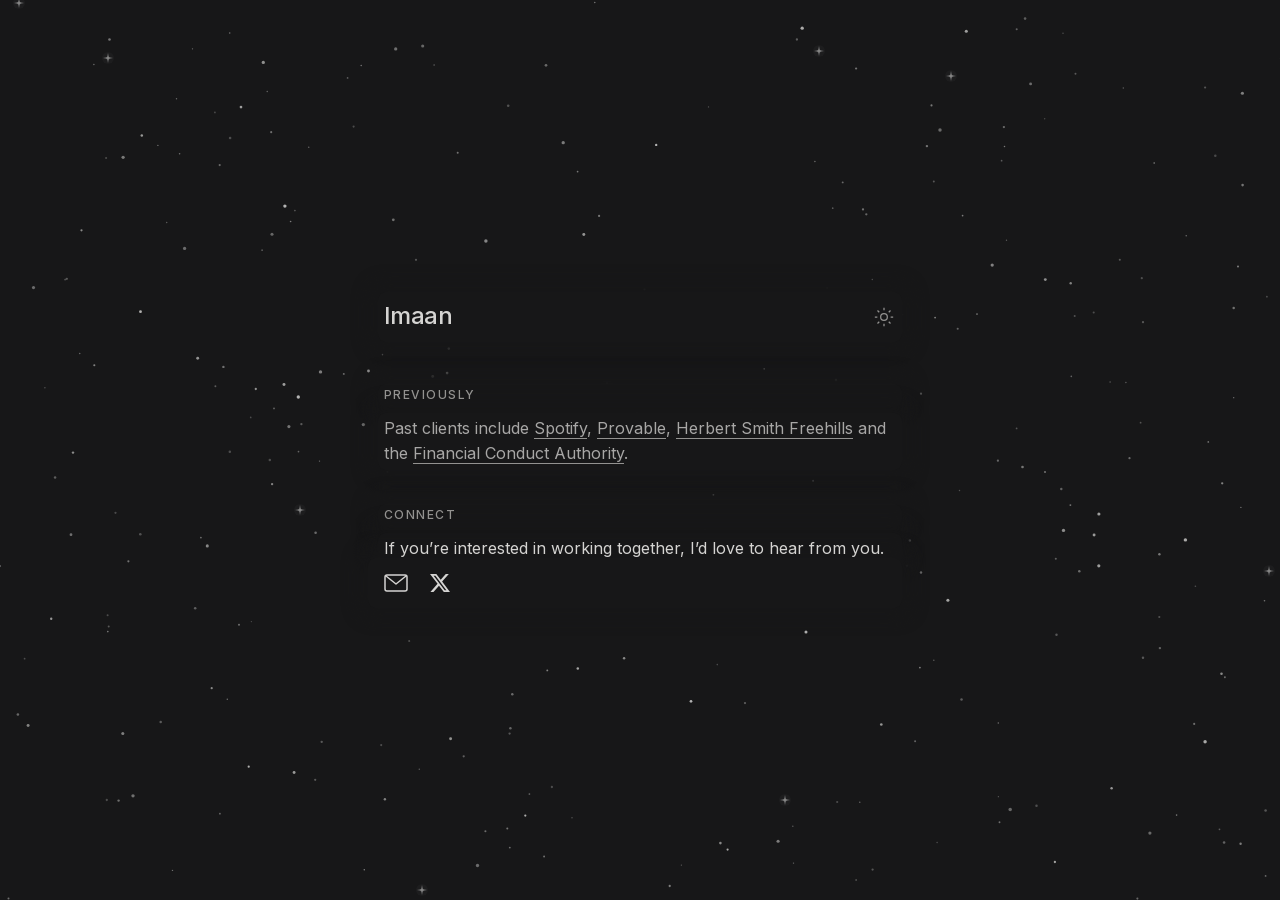
==== commit f804354e: "Show temporary holding homepage Hide the subtitle and projects with the existing hidden rule while p" ====
--- a/index.html
+++ b/index.html
@@ -3,8 +3,8 @@
 <head>
   <meta charset="utf-8">
   <meta name="viewport" content="width=device-width, initial-scale=1, viewport-fit=cover">
-  <title>Imaan Minaii — Tools that people love to use</title>
-  <meta name="description" content="Tools that people love to use. Projects by Imaan Minaii: 20% Better and Sponsorship Activations.">
+  <title>Imaan Minaii</title>
+  <meta name="description" content="Imaan Minaii. Get in touch to discuss working together.">
   <script>document.documentElement.dataset.mode = new URLSearchParams(location.search).get("mode") === "light" ? "light" : "dark";</script>
   <script src="background.js" defer></script>
   <link rel="preload" href="fonts/inter-latin.woff2" as="font" type="font/woff2" crossorigin>
@@ -24,12 +24,12 @@
       <div class="appearance-controls"><button id="mode-toggle" aria-label="Switch to light mode" title="Switch to light mode"><svg class="sun" viewBox="0 0 24 24" width="20" height="20" fill="none" stroke="currentColor" stroke-width="1.5"><circle cx="12" cy="12" r="4"/><path d="M12 1v3m0 16v3M1 12h3m16 0h3M4.2 4.2l2.1 2.1m11.4 11.4 2.1 2.1m0-15.6-2.1 2.1M6.3 17.7l-2.1 2.1"/></svg><svg class="moon" viewBox="0 0 24 24" width="20" height="20" fill="none" stroke="currentColor" stroke-width="1.5"><path d="M20.5 14A8.5 8.5 0 0 1 10 3.5 8.5 8.5 0 1 0 20.5 14Z"/></svg></button></div>
     </div>
 
-    <section class="intro" aria-label="About me">
+    <section class="intro" aria-label="About me" hidden>
       <p><em>Tools that people love to use</em></p>
     </section>
     </header>
 
-    <section class="grid" aria-labelledby="projects">
+    <section class="grid" aria-labelledby="projects" hidden>
       <div class="block">
         <h2 class="eyebrow" id="projects">Projects</h2>
         <div class="project-list">
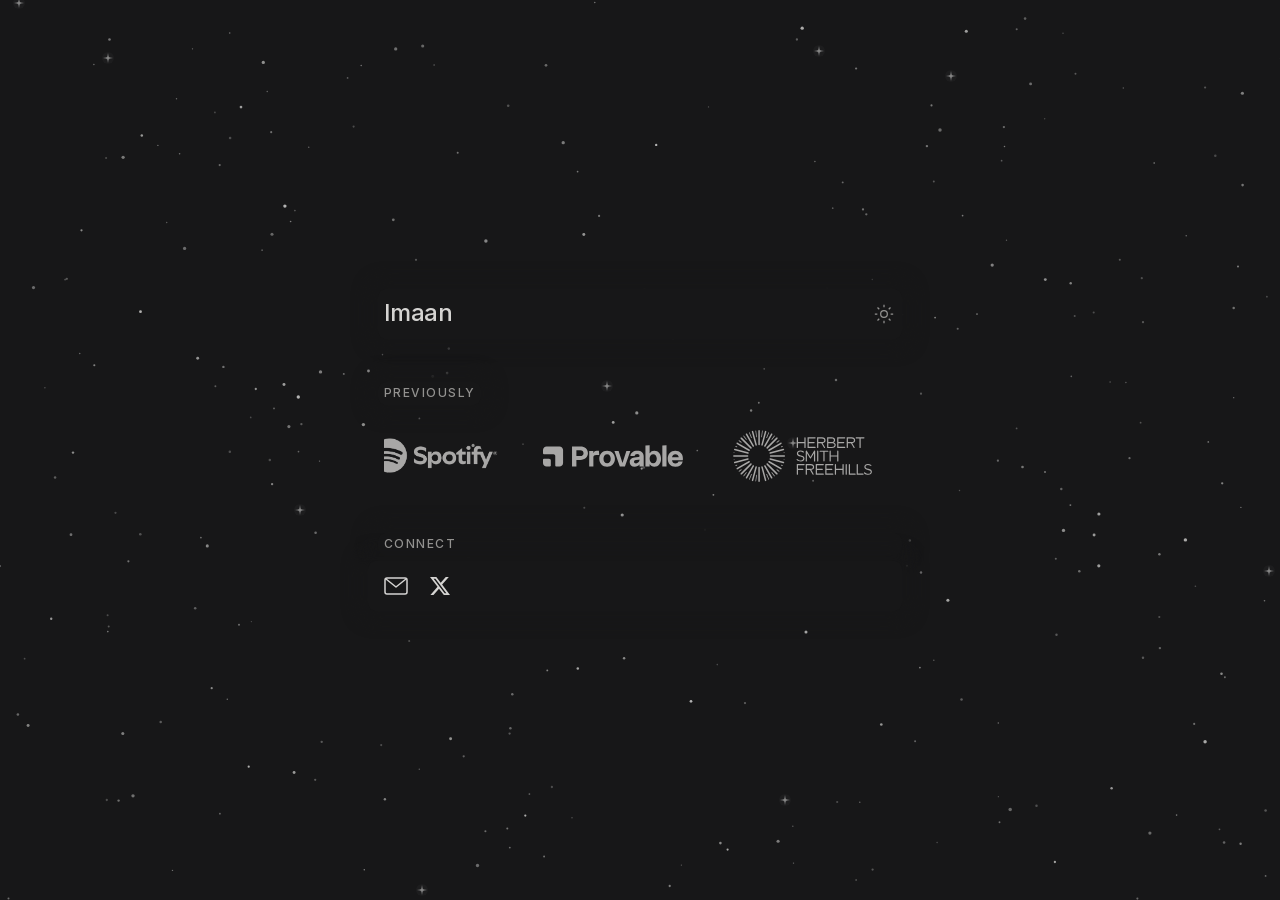
==== commit d9c4edd5: "Add interactive Previously logo strip and simplify contact copy" ====
--- a/index.html
+++ b/index.html
@@ -13,6 +13,8 @@
   <link rel="icon" type="image/svg+xml" href="favicon.svg">
   <link rel="stylesheet" href="home.css">
   <link rel="stylesheet" href="background.css">
+  <link rel="stylesheet" href="previously.css">
+  <script src="previously.js" defer></script>
 <link rel="stylesheet" href="project-hover.css"><script src="project-hover.js" defer></script><link rel="canonical" href="https://imaan.co/">
 </head>
 <body class="personal-page" data-effect="glitch">
@@ -45,14 +47,25 @@
       </div>
     </section>
 
-    <section class="section" aria-labelledby="experience">
-      <h2 class="eyebrow" id="experience">Previously</h2>
-      <p>Past clients include <a href="https://www.spotify.com/">Spotify</a>, <a href="https://provable.com/">Provable</a>, <a href="https://www.hsfkramer.com/">Herbert Smith Freehills</a> and the <a href="https://www.fca.org.uk/">Financial Conduct Authority</a>.</p>
+    <section class="section previously" aria-labelledby="experience">
+      <div class="previously-heading">
+        <h2 class="eyebrow" id="experience">Previously</h2>
+      </div>
+      <p class="visually-hidden" id="client-instructions">Past clients. Scroll horizontally to explore. When focused, use the left and right arrow keys. Automatic movement pauses while you interact.</p>
+      <div class="client-viewport" id="client-logos" role="region" aria-label="Past clients" aria-describedby="client-instructions" tabindex="0">
+        <div class="client-track">
+          <ul class="client-group">
+            <li><a href="https://www.spotify.com/" aria-label="Spotify"><span class="client-mark client-spotify" aria-hidden="true"></span></a></li>
+            <li><a href="https://provable.com/" aria-label="Provable"><span class="client-mark client-provable" aria-hidden="true"></span></a></li>
+            <li><a href="https://www.hsfkramer.com/" aria-label="Herbert Smith Freehills"><span class="client-mark client-hsf" aria-hidden="true"></span></a></li>
+            <li><a href="https://www.fca.org.uk/" aria-label="Financial Conduct Authority"><span class="client-mark client-fca" aria-hidden="true"></span></a></li>
+          </ul>
+        </div>
+      </div>
     </section>
 
     <section class="section contact" aria-labelledby="connect">
       <h2 class="eyebrow" id="connect">Connect</h2>
-      <p>If you’re interested in working together, I’d love to hear from you.</p>
       <div class="contact-links">
         <a href="mailto:hello@imaan.co" class="contact-icon" aria-label="Email Imaan at hello@imaan.co" title="Email Imaan">
           <svg viewBox="0 3 24 18" width="24" height="18" fill="none" stroke="currentColor" stroke-width="1.5" stroke-linecap="round" stroke-linejoin="round" aria-hidden="true" focusable="false"><rect x="1" y="4" width="22" height="16" rx="2"/><path d="m2 5 10 8 10-8"/></svg>
--- a/previously.css
+++ b/previously.css
@@ -0,0 +1,46 @@
+.previously { min-width: 0; }
+.previously-heading { display: flex; align-items: center; min-height: 44px; margin-top: -12px; }
+.home .previously-heading .eyebrow { margin-bottom: 0; }
+.client-viewport {
+  overflow-x: auto;
+  overflow-y: hidden;
+  scrollbar-width: none;
+  overscroll-behavior-x: contain;
+  scroll-behavior: auto;
+  overflow-anchor: none;
+  border-radius: 2px;
+}
+.client-viewport::-webkit-scrollbar { display: none; }
+.client-viewport:focus-visible { outline: 2px solid var(--text); outline-offset: 4px; }
+.client-track { display: flex; width: max-content; }
+.client-group {
+  display: flex;
+  align-items: center;
+  gap: 32px;
+  flex: none;
+  list-style: none;
+  margin: 0;
+  padding: 8px 32px 8px 0;
+}
+.client-group li { margin: 0; padding: 0; flex: none; }
+.client-group a { display: flex; align-items: center; justify-content: center; height: 64px; padding: 6px; color: var(--text-mute); text-decoration: none; }
+.client-group a:focus-visible { outline-offset: -2px; }
+.client-mark { display: block; background: currentColor; mask: var(--client-logo) center / contain no-repeat; flex: none; }
+.client-spotify { --client-logo: url('assets/clients/spotify.png'); width: 128px; height: 36px; }
+.client-provable { --client-logo: url('assets/clients/provable.svg'); width: 140px; height: 32px; }
+.client-hsf { --client-logo: url('assets/clients/herbert-smith-freehills.svg'); width: 150px; height: 52px; }
+.client-fca { --client-logo: url('assets/clients/fca.png'); width: 132px; height: 42px; }
+.visually-hidden { position: absolute !important; width: 1px; height: 1px; padding: 0; margin: -1px !important; overflow: hidden; clip-path: inset(50%); white-space: nowrap; border: 0; }
+.home .previously .visually-hidden::before { content: none; }
+@media (hover: hover) and (pointer: fine) {
+  .client-group a:hover { color: var(--text); }
+}
+@media (prefers-reduced-motion: reduce) {
+  .client-group[aria-hidden] { display: none; }
+  .client-viewport { scrollbar-width: thin; scrollbar-color: var(--border-strong) transparent; }
+  .client-viewport::-webkit-scrollbar { display: block; height: 4px; }
+  .client-viewport::-webkit-scrollbar-thumb { background: var(--border-strong); }
+}
+@media (forced-colors: active) {
+  .client-mark { background: LinkText; forced-color-adjust: none; }
+}
